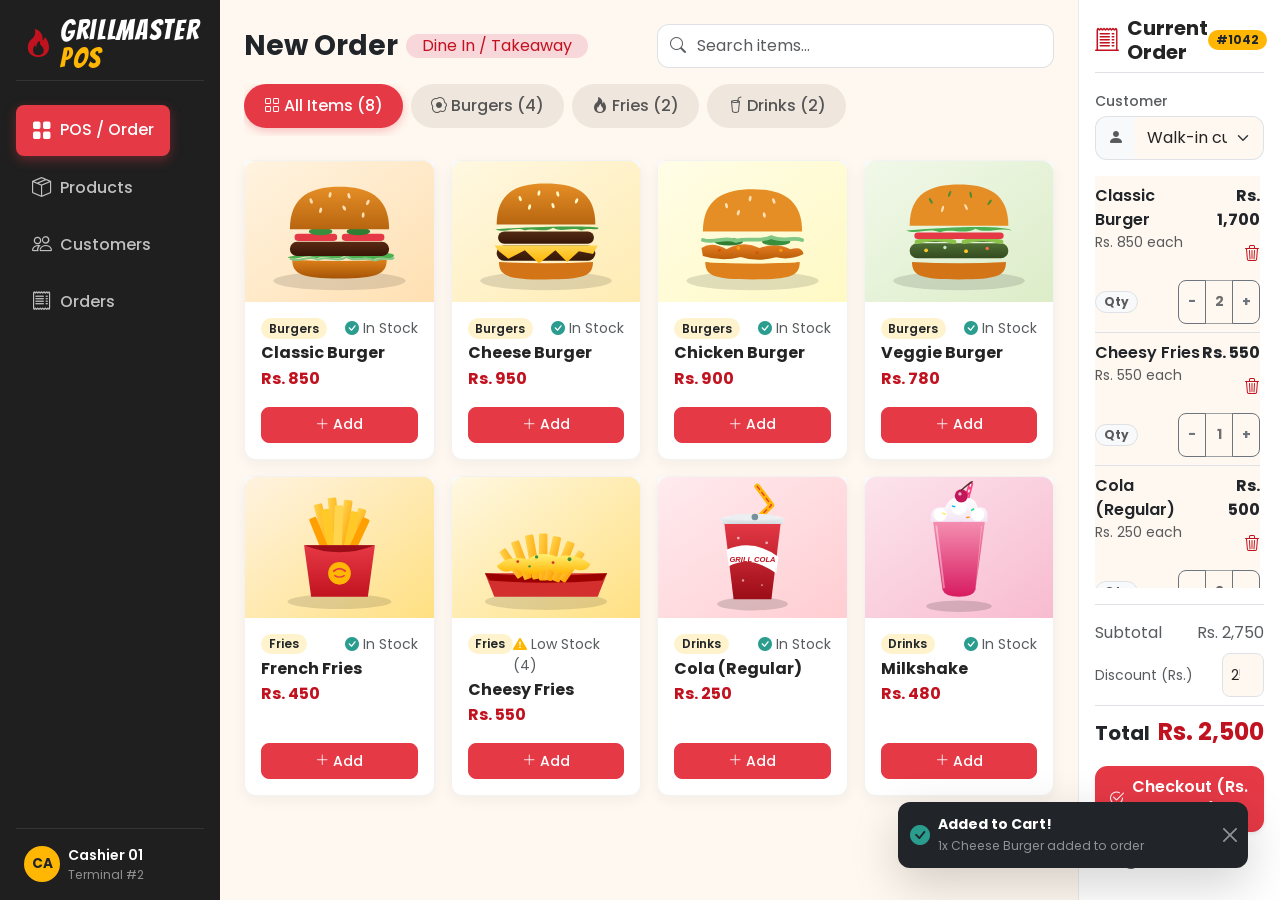
==== index.html @ 5b2bff9b "Add product inventory page with responsive design and modals for adding and deleting products" ====
<!DOCTYPE html>
<html lang="en">
<head>
  <meta charset="UTF-8">
  <meta name="viewport" content="width=device-width, initial-scale=1.0">
  <title>GrillMaster POS - New Order</title>

  <!-- Google Fonts: Poppins & Bangers -->
  <link rel="preconnect" href="https://fonts.googleapis.com">
  <link rel="preconnect" href="https://fonts.gstatic.com" crossorigin>
  <link href="https://fonts.googleapis.com/css2?family=Bangers&family=Poppins:wght@300;400;500;600;700&display=swap" rel="stylesheet">

  <!-- Bootstrap 5.3 CSS -->
  <link href="https://cdn.jsdelivr.net/npm/bootstrap@5.3.3/dist/css/bootstrap.min.css" rel="stylesheet">

  <!-- Bootstrap Icons -->
  <link rel="stylesheet" href="https://cdn.jsdelivr.net/npm/bootstrap-icons@1.11.3/font/bootstrap-icons.min.css">

  <!-- Custom Theme CSS -->
  <link rel="stylesheet" href="css/style.css">
</head>
<body class="d-flex flex-column min-vh-100">

  <!-- =========================================================================
       1. SHARED NAVIGATION
       - Desktop (lg+): Fixed 220px Charcoal Sidebar
       - Tablet (md): Fixed 72px Icon-Only Rail
       - Mobile (<md): Sticky Top Navbar + Fixed Bottom Nav
       ========================================================================= -->

  <!-- Desktop Sidebar (lg and up) -->
  <aside class="gm-sidebar-lg d-none d-lg-flex flex-column p-3 text-white" aria-label="Desktop Navigation">
    <div class="d-flex align-items-center mb-4 pb-2 border-bottom border-secondary border-opacity-25 px-2">
      <i class="bi bi-fire text-danger fs-3 me-2"></i>
      <span class="brand-font fs-3 text-white lh-1">GrillMaster<span class="text-warning"> POS</span></span>
    </div>

    <ul class="nav flex-column mb-auto">
      <li class="nav-item">
        <a href="index.html" class="nav-link active" aria-current="page">
          <i class="bi bi-grid-fill me-2 fs-5"></i>
          <span>POS / Order</span>
        </a>
      </li>
      <li class="nav-item">
        <a href="products.html" class="nav-link">
          <i class="bi bi-box-seam me-2 fs-5"></i>
          <span>Products</span>
        </a>
      </li>
      <li class="nav-item">
        <a href="customers.html" class="nav-link">
          <i class="bi bi-people me-2 fs-5"></i>
          <span>Customers</span>
        </a>
      </li>
      <li class="nav-item">
        <a href="orders.html" class="nav-link">
          <i class="bi bi-receipt me-2 fs-5"></i>
          <span>Orders</span>
        </a>
      </li>
    </ul>

    <div class="mt-auto pt-3 border-top border-secondary border-opacity-25 px-2 d-flex align-items-center">
      <div class="rounded-circle bg-warning text-dark d-flex align-items-center justify-content-center fw-bold me-2" style="width: 36px; height: 36px; font-size: 0.85rem;">
        CA
      </div>
      <div class="small overflow-hidden">
        <div class="fw-semibold text-white text-truncate">Cashier 01</div>
        <div class="text-white-50 small">Terminal #2</div>
      </div>
    </div>
  </aside>

  <!-- Tablet Rail Sidebar (md only) -->
  <aside class="gm-sidebar-md d-none d-md-flex d-lg-none flex-column align-items-center py-3 text-white" aria-label="Tablet Navigation">
    <div class="mb-4">
      <a href="index.html" class="text-decoration-none text-white" aria-label="GrillMaster POS Home">
        <i class="bi bi-fire text-danger fs-2"></i>
      </a>
    </div>

    <ul class="nav flex-column w-100 px-2 text-center">
      <li class="nav-item mb-2">
        <a href="index.html" class="nav-link active" title="POS / Order" aria-label="POS / Order" aria-current="page">
          <i class="bi bi-grid-fill"></i>
        </a>
      </li>
      <li class="nav-item mb-2">
        <a href="products.html" class="nav-link" title="Products" aria-label="Products">
          <i class="bi bi-box-seam"></i>
        </a>
      </li>
      <li class="nav-item mb-2">
        <a href="customers.html" class="nav-link" title="Customers" aria-label="Customers">
          <i class="bi bi-people"></i>
        </a>
      </li>
      <li class="nav-item mb-2">
        <a href="orders.html" class="nav-link" title="Orders" aria-label="Orders">
          <i class="bi bi-receipt"></i>
        </a>
      </li>
    </ul>

    <div class="mt-auto">
      <div class="rounded-circle bg-warning text-dark d-flex align-items-center justify-content-center fw-bold" style="width: 38px; height: 38px; font-size: 0.85rem;" title="Cashier 01">
        CA
      </div>
    </div>
  </aside>

  <!-- Mobile Sticky Top Navbar (below md) -->
  <nav class="gm-mobile-topbar navbar sticky-top d-md-none px-3" aria-label="Mobile Top Bar">
    <div class="container-fluid p-0 d-flex justify-content-between align-items-center">
      <a class="navbar-brand d-flex align-items-center text-white m-0" href="index.html">
        <i class="bi bi-fire text-danger fs-3 me-2"></i>
        <span class="brand-font fs-3 text-white">GrillMaster<span class="text-warning"> POS</span></span>
      </a>

      <!-- Cart Trigger Button for Offcanvas on Mobile/Tablet -->
      <button class="btn btn-primary position-relative d-lg-none" type="button" data-bs-toggle="offcanvas" data-bs-target="#cartOffcanvas" aria-controls="cartOffcanvas" aria-label="View current cart items">
        <i class="bi bi-bag-check-fill fs-5"></i>
        <span class="position-absolute top-0 start-100 translate-middle badge rounded-pill bg-warning text-dark fw-bold">
          3
          <span class="visually-hidden">items in cart</span>
        </span>
      </button>
    </div>
  </nav>

  <!-- Mobile Fixed Bottom Nav (< md) -->
  <nav class="gm-bottom-nav fixed-bottom d-md-none" aria-label="Mobile Bottom Navigation">
    <div class="container-fluid h-100 px-0">
      <div class="row g-0 h-100 text-center align-items-center">
        <div class="col-3">
          <a href="index.html" class="nav-link active" aria-current="page">
            <i class="bi bi-grid-fill"></i>
            <span>POS</span>
          </a>
        </div>
        <div class="col-3">
          <a href="products.html" class="nav-link">
            <i class="bi bi-box-seam"></i>
            <span>Products</span>
          </a>
        </div>
        <div class="col-3">
          <a href="customers.html" class="nav-link">
            <i class="bi bi-people"></i>
            <span>Customers</span>
          </a>
        </div>
        <div class="col-3">
          <a href="orders.html" class="nav-link">
            <i class="bi bi-receipt"></i>
            <span>Orders</span>
          </a>
        </div>
      </div>
    </div>
  </nav>

  <!-- =========================================================================
       2. MAIN CONTENT AREA
       Layout: Main Catalog Column + Sticky Desktop Order Panel
       ========================================================================= -->
  <div class="gm-main-layout d-flex flex-column flex-grow-1">
    <div class="container-fluid p-0 d-flex flex-grow-1">

      <!-- Catalog Main Column -->
      <main class="flex-grow-1 p-3 p-md-4 overflow-y-auto">

        <!-- Top Header & Search Bar -->
        <header class="row align-items-center mb-3 g-3">
          <div class="col-12 col-sm-6">
            <h1 class="h3 fw-bold mb-0 text-dark d-flex align-items-center">
              New Order
              <span class="badge bg-danger-subtle text-danger fs-6 ms-2 rounded-pill px-3 py-1 fw-normal">Dine In / Takeaway</span>
            </h1>
          </div>
          <div class="col-12 col-sm-6">
            <div class="input-group">
              <span class="input-group-text bg-white border-end-0 text-muted" id="search-addon">
                <i class="bi bi-search"></i>
              </span>
              <input type="text" class="form-control bg-white border-start-0 ps-0" placeholder="Search items..." aria-label="Search items" aria-describedby="search-addon">
            </div>
          </div>
        </header>

        <!-- Category Filter Pills (Horizontally scrollable on mobile) -->
        <section class="mb-4" aria-label="Food Categories">
          <div class="overflow-auto pb-2 flex-nowrap text-nowrap">
            <ul class="nav nav-pills flex-nowrap" id="categoryPills" role="tablist">
              <li class="nav-item" role="presentation">
                <button class="nav-link active" id="pills-all-tab" data-bs-toggle="pill" data-bs-target="#pills-all" type="button" role="tab" aria-selected="true">
                  <i class="bi bi-grid me-1"></i> All Items (8)
                </button>
              </li>
              <li class="nav-item" role="presentation">
                <button class="nav-link" id="pills-burgers-tab" data-bs-toggle="pill" data-bs-target="#pills-burgers" type="button" role="tab" aria-selected="false">
                  <i class="bi bi-egg-fried me-1"></i> Burgers (4)
                </button>
              </li>
              <li class="nav-item" role="presentation">
                <button class="nav-link" id="pills-fries-tab" data-bs-toggle="pill" data-bs-target="#pills-fries" type="button" role="tab" aria-selected="false">
                  <i class="bi bi-fire me-1"></i> Fries (2)
                </button>
              </li>
              <li class="nav-item" role="presentation">
                <button class="nav-link" id="pills-drinks-tab" data-bs-toggle="pill" data-bs-target="#pills-drinks" type="button" role="tab" aria-selected="false">
                  <i class="bi bi-cup-straw me-1"></i> Drinks (2)
                </button>
              </li>
            </ul>
          </div>
        </section>

        <!-- Product Grid: 8 Cards (col-6 col-md-4 col-xl-3) -->
        <section aria-label="Product Catalog">
          <div class="row g-3">

            <!-- 1. Classic Burger -->
            <div class="col-6 col-md-4 col-xl-3">
              <div class="card card-hover product-card h-100">
                <div class="ratio ratio-4x3 bg-light overflow-hidden">
                  <img src="images/classic-burger.svg" alt="Classic beef burger with lettuce and tomato" class="img-fluid">
                </div>
                <div class="card-body p-3 d-flex flex-column">
                  <div class="d-flex justify-content-between align-items-start mb-1">
                    <span class="badge bg-warning-subtle text-dark small fw-semibold">Burgers</span>
                    <span class="small text-muted"><i class="bi bi-check-circle-fill text-success me-1"></i>In Stock</span>
                  </div>
                  <h2 class="card-title h6 fw-bold mb-1 text-truncate" title="Classic Burger">Classic Burger</h2>
                  <div class="fw-bold text-danger mb-3 fs-6">Rs. 850</div>
                  <button type="button" class="btn btn-primary btn-sm w-100 mt-auto" aria-label="Add Classic Burger to order">
                    <i class="bi bi-plus-lg me-1"></i> Add
                  </button>
                </div>
              </div>
            </div>

            <!-- 2. Cheese Burger -->
            <div class="col-6 col-md-4 col-xl-3">
              <div class="card card-hover product-card h-100">
                <div class="ratio ratio-4x3 bg-light overflow-hidden">
                  <img src="images/cheese-burger.svg" alt="Juicy double cheese burger with cheddar cheese" class="img-fluid">
                </div>
                <div class="card-body p-3 d-flex flex-column">
                  <div class="d-flex justify-content-between align-items-start mb-1">
                    <span class="badge bg-warning-subtle text-dark small fw-semibold">Burgers</span>
                    <span class="small text-muted"><i class="bi bi-check-circle-fill text-success me-1"></i>In Stock</span>
                  </div>
                  <h2 class="card-title h6 fw-bold mb-1 text-truncate" title="Cheese Burger">Cheese Burger</h2>
                  <div class="fw-bold text-danger mb-3 fs-6">Rs. 950</div>
                  <button type="button" class="btn btn-primary btn-sm w-100 mt-auto" aria-label="Add Cheese Burger to order">
                    <i class="bi bi-plus-lg me-1"></i> Add
                  </button>
                </div>
              </div>
            </div>

            <!-- 3. Chicken Burger -->
            <div class="col-6 col-md-4 col-xl-3">
              <div class="card card-hover product-card h-100">
                <div class="ratio ratio-4x3 bg-light overflow-hidden">
                  <img src="images/chicken-burger.svg" alt="Crispy golden fried chicken burger" class="img-fluid">
                </div>
                <div class="card-body p-3 d-flex flex-column">
                  <div class="d-flex justify-content-between align-items-start mb-1">
                    <span class="badge bg-warning-subtle text-dark small fw-semibold">Burgers</span>
                    <span class="small text-muted"><i class="bi bi-check-circle-fill text-success me-1"></i>In Stock</span>
                  </div>
                  <h2 class="card-title h6 fw-bold mb-1 text-truncate" title="Chicken Burger">Chicken Burger</h2>
                  <div class="fw-bold text-danger mb-3 fs-6">Rs. 900</div>
                  <button type="button" class="btn btn-primary btn-sm w-100 mt-auto" aria-label="Add Chicken Burger to order">
                    <i class="bi bi-plus-lg me-1"></i> Add
                  </button>
                </div>
              </div>
            </div>

            <!-- 4. Veggie Burger -->
            <div class="col-6 col-md-4 col-xl-3">
              <div class="card card-hover product-card h-100">
                <div class="ratio ratio-4x3 bg-light overflow-hidden">
                  <img src="images/veggie-burger.svg" alt="Healthy veggie garden burger with fresh avocado" class="img-fluid">
                </div>
                <div class="card-body p-3 d-flex flex-column">
                  <div class="d-flex justify-content-between align-items-start mb-1">
                    <span class="badge bg-warning-subtle text-dark small fw-semibold">Burgers</span>
                    <span class="small text-muted"><i class="bi bi-check-circle-fill text-success me-1"></i>In Stock</span>
                  </div>
                  <h2 class="card-title h6 fw-bold mb-1 text-truncate" title="Veggie Burger">Veggie Burger</h2>
                  <div class="fw-bold text-danger mb-3 fs-6">Rs. 780</div>
                  <button type="button" class="btn btn-primary btn-sm w-100 mt-auto" aria-label="Add Veggie Burger to order">
                    <i class="bi bi-plus-lg me-1"></i> Add
                  </button>
                </div>
              </div>
            </div>

            <!-- 5. French Fries -->
            <div class="col-6 col-md-4 col-xl-3">
              <div class="card card-hover product-card h-100">
                <div class="ratio ratio-4x3 bg-light overflow-hidden">
                  <img src="images/french-fries.svg" alt="Crispy salted french fries box" class="img-fluid">
                </div>
                <div class="card-body p-3 d-flex flex-column">
                  <div class="d-flex justify-content-between align-items-start mb-1">
                    <span class="badge bg-warning-subtle text-dark small fw-semibold">Fries</span>
                    <span class="small text-muted"><i class="bi bi-check-circle-fill text-success me-1"></i>In Stock</span>
                  </div>
                  <h2 class="card-title h6 fw-bold mb-1 text-truncate" title="French Fries">French Fries</h2>
                  <div class="fw-bold text-danger mb-3 fs-6">Rs. 450</div>
                  <button type="button" class="btn btn-primary btn-sm w-100 mt-auto" aria-label="Add French Fries to order">
                    <i class="bi bi-plus-lg me-1"></i> Add
                  </button>
                </div>
              </div>
            </div>

            <!-- 6. Cheesy Fries -->
            <div class="col-6 col-md-4 col-xl-3">
              <div class="card card-hover product-card h-100">
                <div class="ratio ratio-4x3 bg-light overflow-hidden">
                  <img src="images/cheesy-fries.svg" alt="Fries loaded with warm melted cheese and spring onions" class="img-fluid">
                </div>
                <div class="card-body p-3 d-flex flex-column">
                  <div class="d-flex justify-content-between align-items-start mb-1">
                    <span class="badge bg-warning-subtle text-dark small fw-semibold">Fries</span>
                    <span class="small text-muted"><i class="bi bi-exclamation-triangle-fill text-warning me-1"></i>Low Stock (4)</span>
                  </div>
                  <h2 class="card-title h6 fw-bold mb-1 text-truncate" title="Cheesy Fries">Cheesy Fries</h2>
                  <div class="fw-bold text-danger mb-3 fs-6">Rs. 550</div>
                  <button type="button" class="btn btn-primary btn-sm w-100 mt-auto" aria-label="Add Cheesy Fries to order">
                    <i class="bi bi-plus-lg me-1"></i> Add
                  </button>
                </div>
              </div>
            </div>

            <!-- 7. Cola -->
            <div class="col-6 col-md-4 col-xl-3">
              <div class="card card-hover product-card h-100">
                <div class="ratio ratio-4x3 bg-light overflow-hidden">
                  <img src="images/cola.svg" alt="Ice chilled cup of carbonated cola" class="img-fluid">
                </div>
                <div class="card-body p-3 d-flex flex-column">
                  <div class="d-flex justify-content-between align-items-start mb-1">
                    <span class="badge bg-warning-subtle text-dark small fw-semibold">Drinks</span>
                    <span class="small text-muted"><i class="bi bi-check-circle-fill text-success me-1"></i>In Stock</span>
                  </div>
                  <h2 class="card-title h6 fw-bold mb-1 text-truncate" title="Grill Cola">Cola (Regular)</h2>
                  <div class="fw-bold text-danger mb-3 fs-6">Rs. 250</div>
                  <button type="button" class="btn btn-primary btn-sm w-100 mt-auto" aria-label="Add Cola to order">
                    <i class="bi bi-plus-lg me-1"></i> Add
                  </button>
                </div>
              </div>
            </div>

            <!-- 8. Milkshake -->
            <div class="col-6 col-md-4 col-xl-3">
              <div class="card card-hover product-card h-100">
                <div class="ratio ratio-4x3 bg-light overflow-hidden">
                  <img src="images/milkshake.svg" alt="Strawberry milkshake with whipped cream and cherry on top" class="img-fluid">
                </div>
                <div class="card-body p-3 d-flex flex-column">
                  <div class="d-flex justify-content-between align-items-start mb-1">
                    <span class="badge bg-warning-subtle text-dark small fw-semibold">Drinks</span>
                    <span class="small text-muted"><i class="bi bi-check-circle-fill text-success me-1"></i>In Stock</span>
                  </div>
                  <h2 class="card-title h6 fw-bold mb-1 text-truncate" title="Milkshake">Milkshake</h2>
                  <div class="fw-bold text-danger mb-3 fs-6">Rs. 480</div>
                  <button type="button" class="btn btn-primary btn-sm w-100 mt-auto" aria-label="Add Milkshake to order">
                    <i class="bi bi-plus-lg me-1"></i> Add
                  </button>
                </div>
              </div>
            </div>

          </div>
        </section>
      </main>

      <!-- =====================================================================
           3. ORDER PANEL (Desktop lg+ Sticky Right Column)
           ===================================================================== -->
      <aside class="gm-pos-order-panel d-none d-lg-flex flex-column p-3" aria-label="Current Order Summary">
        <div class="d-flex align-items-center justify-content-between pb-2 mb-3 border-bottom">
          <div class="d-flex align-items-center">
            <i class="bi bi-receipt-cutoff text-danger fs-4 me-2"></i>
            <h2 class="h5 fw-bold mb-0">Current Order</h2>
          </div>
          <span class="badge bg-warning text-dark fw-bold">#1042</span>
        </div>

        <!-- Customer Select -->
        <div class="mb-3">
          <label for="desktopCustomerSelect" class="form-label small text-muted mb-1 fw-medium">Customer</label>
          <div class="input-group">
            <span class="input-group-text bg-light text-muted border-end-0">
              <i class="bi bi-person-fill"></i>
            </span>
            <select class="form-select border-start-0" id="desktopCustomerSelect" aria-label="Select Customer">
              <option selected>Walk-in customer</option>
              <option value="1">Nimal Perera (077 123 4567)</option>
              <option value="2">Kasun Silva (071 987 6543)</option>
              <option value="3">Dilani Fernando (076 555 1234)</option>
            </select>
          </div>
        </div>

        <!-- Order Items List -->
        <div class="flex-grow-1 overflow-y-auto pe-1 mb-3">
          
          <!-- Sample 3 Item Rows in List Group -->
          <ul class="list-group list-group-flush" aria-label="Cart items list">

            <!-- Item 1: Classic Burger -->
            <li class="list-group-item px-0 py-2 border-bottom">
              <div class="d-flex justify-content-between align-items-start mb-1">
                <div>
                  <div class="fw-semibold text-dark">Classic Burger</div>
                  <div class="text-muted small">Rs. 850 each</div>
                </div>
                <div class="text-end">
                  <div class="fw-bold text-dark">Rs. 1,700</div>
                  <button type="button" class="btn btn-link text-danger p-0 border-0 small text-decoration-none" title="Remove item" aria-label="Remove Classic Burger">
                    <i class="bi bi-trash3"></i>
                  </button>
                </div>
              </div>
              <div class="d-flex align-items-center justify-content-between mt-1">
                <span class="badge bg-light text-muted border">Qty</span>
                <div class="btn-group btn-group-sm" role="group" aria-label="Quantity stepper">
                  <button type="button" class="btn btn-outline-secondary gm-stepper-btn" aria-label="Decrease quantity">-</button>
                  <button type="button" class="btn btn-outline-secondary gm-stepper-btn px-2 disabled fw-bold text-dark border-start-0 border-end-0">2</button>
                  <button type="button" class="btn btn-outline-secondary gm-stepper-btn" aria-label="Increase quantity">+</button>
                </div>
              </div>
            </li>

            <!-- Item 2: Cheesy Fries -->
            <li class="list-group-item px-0 py-2 border-bottom">
              <div class="d-flex justify-content-between align-items-start mb-1">
                <div>
                  <div class="fw-semibold text-dark">Cheesy Fries</div>
                  <div class="text-muted small">Rs. 550 each</div>
                </div>
                <div class="text-end">
                  <div class="fw-bold text-dark">Rs. 550</div>
                  <button type="button" class="btn btn-link text-danger p-0 border-0 small text-decoration-none" title="Remove item" aria-label="Remove Cheesy Fries">
                    <i class="bi bi-trash3"></i>
                  </button>
                </div>
              </div>
              <div class="d-flex align-items-center justify-content-between mt-1">
                <span class="badge bg-light text-muted border">Qty</span>
                <div class="btn-group btn-group-sm" role="group" aria-label="Quantity stepper">
                  <button type="button" class="btn btn-outline-secondary gm-stepper-btn" aria-label="Decrease quantity">-</button>
                  <button type="button" class="btn btn-outline-secondary gm-stepper-btn px-2 disabled fw-bold text-dark border-start-0 border-end-0">1</button>
                  <button type="button" class="btn btn-outline-secondary gm-stepper-btn" aria-label="Increase quantity">+</button>
                </div>
              </div>
            </li>

            <!-- Item 3: Cola -->
            <li class="list-group-item px-0 py-2 border-bottom">
              <div class="d-flex justify-content-between align-items-start mb-1">
                <div>
                  <div class="fw-semibold text-dark">Cola (Regular)</div>
                  <div class="text-muted small">Rs. 250 each</div>
                </div>
                <div class="text-end">
                  <div class="fw-bold text-dark">Rs. 500</div>
                  <button type="button" class="btn btn-link text-danger p-0 border-0 small text-decoration-none" title="Remove item" aria-label="Remove Cola">
                    <i class="bi bi-trash3"></i>
                  </button>
                </div>
              </div>
              <div class="d-flex align-items-center justify-content-between mt-1">
                <span class="badge bg-light text-muted border">Qty</span>
                <div class="btn-group btn-group-sm" role="group" aria-label="Quantity stepper">
                  <button type="button" class="btn btn-outline-secondary gm-stepper-btn" aria-label="Decrease quantity">-</button>
                  <button type="button" class="btn btn-outline-secondary gm-stepper-btn px-2 disabled fw-bold text-dark border-start-0 border-end-0">2</button>
                  <button type="button" class="btn btn-outline-secondary gm-stepper-btn" aria-label="Increase quantity">+</button>
                </div>
              </div>
            </li>

          </ul>

          <!-- COMMENTED-OUT EMPTY STATE BLOCK (READY TO SWITCH ON)
          <div class="text-center py-5 text-muted">
            <i class="bi bi-cart-x fs-1 text-secondary opacity-50 mb-2 d-block"></i>
            <h3 class="h6 fw-semibold">Your cart is empty</h3>
            <p class="small text-muted mb-0">Select items from the catalog on the left to start this order.</p>
          </div>
          -->

        </div>

        <!-- Summary & Checkout Controls -->
        <div class="pt-3 border-top bg-white">
          <div class="d-flex justify-content-between text-muted mb-2">
            <span>Subtotal</span>
            <span>Rs. 2,750</span>
          </div>

          <div class="d-flex justify-content-between align-items-center text-muted mb-2">
            <label for="desktopDiscountInput" class="form-label mb-0 small">Discount (Rs.)</label>
            <input type="number" class="form-control form-control-sm text-end w-25" id="desktopDiscountInput" value="250" aria-label="Discount amount">
          </div>

          <div class="d-flex justify-content-between align-items-baseline mb-3 pt-2 border-top">
            <span class="fs-5 fw-bold text-dark">Total</span>
            <span class="fs-4 fw-bold text-danger">Rs. 2,500</span>
          </div>

          <!-- Checkout Trigger Button (Opens Receipt Modal) -->
          <button type="button" class="btn btn-primary w-100 py-2 fw-semibold fs-6 mb-2 shadow-sm" data-bs-toggle="modal" data-bs-target="#receiptModal">
            <i class="bi bi-check2-circle me-1"></i> Checkout (Rs. 2,500)
          </button>

          <!-- Clear Order Button -->
          <button type="button" class="btn btn-link text-muted w-100 p-1 text-decoration-none small">
            <i class="bi bi-x-circle me-1"></i> Clear Order
          </button>
        </div>
      </aside>

    </div>
  </div>

  <!-- =========================================================================
       4. MOBILE / TABLET CART OFFCANVAS (< lg)
       Identical content to desktop order panel, opens via Cart Button
       ========================================================================= -->
  <div class="offcanvas offcanvas-bottom d-lg-none rounded-top-4" tabindex="-1" id="cartOffcanvas" aria-labelledby="cartOffcanvasLabel" style="height: 82vh;">
    <div class="offcanvas-header pb-1 pt-2 flex-column align-items-stretch border-bottom">
      <!-- Visual Drag Handle -->
      <div class="gm-drag-handle" aria-hidden="true"></div>
      
      <div class="d-flex align-items-center justify-content-between w-100 mt-2">
        <div class="d-flex align-items-center">
          <i class="bi bi-receipt-cutoff text-danger fs-4 me-2"></i>
          <h2 class="h5 fw-bold mb-0" id="cartOffcanvasLabel">Current Order</h2>
        </div>
        <div>
          <span class="badge bg-warning text-dark fw-bold me-2">#1042</span>
          <button type="button" class="btn-close text-reset" data-bs-dismiss="offcanvas" aria-label="Close cart panel"></button>
        </div>
      </div>
    </div>

    <div class="offcanvas-body d-flex flex-column p-3">
      <!-- Customer Select -->
      <div class="mb-3">
        <label for="mobileCustomerSelect" class="form-label small text-muted mb-1 fw-medium">Customer</label>
        <div class="input-group">
          <span class="input-group-text bg-light text-muted border-end-0">
            <i class="bi bi-person-fill"></i>
          </span>
          <select class="form-select border-start-0" id="mobileCustomerSelect" aria-label="Select Customer">
            <option selected>Walk-in customer</option>
            <option value="1">Nimal Perera (077 123 4567)</option>
            <option value="2">Kasun Silva (071 987 6543)</option>
            <option value="3">Dilani Fernando (076 555 1234)</option>
          </select>
        </div>
      </div>

      <!-- Item Rows -->
      <div class="flex-grow-1 overflow-y-auto mb-3">
        <ul class="list-group list-group-flush" aria-label="Mobile cart items list">
          
          <!-- Item 1 -->
          <li class="list-group-item px-0 py-2 border-bottom">
            <div class="d-flex justify-content-between align-items-start mb-1">
              <div>
                <div class="fw-semibold text-dark">Classic Burger</div>
                <div class="text-muted small">Rs. 850 each</div>
              </div>
              <div class="text-end">
                <div class="fw-bold text-dark">Rs. 1,700</div>
                <button type="button" class="btn btn-link text-danger p-0 border-0 small text-decoration-none" title="Remove item" aria-label="Remove Classic Burger">
                  <i class="bi bi-trash3"></i>
                </button>
              </div>
            </div>
            <div class="d-flex align-items-center justify-content-between mt-1">
              <span class="badge bg-light text-muted border">Qty</span>
              <div class="btn-group btn-group-sm" role="group" aria-label="Quantity stepper">
                <button type="button" class="btn btn-outline-secondary gm-stepper-btn" aria-label="Decrease quantity">-</button>
                <button type="button" class="btn btn-outline-secondary gm-stepper-btn px-2 disabled fw-bold text-dark border-start-0 border-end-0">2</button>
                <button type="button" class="btn btn-outline-secondary gm-stepper-btn" aria-label="Increase quantity">+</button>
              </div>
            </div>
          </li>

          <!-- Item 2 -->
          <li class="list-group-item px-0 py-2 border-bottom">
            <div class="d-flex justify-content-between align-items-start mb-1">
              <div>
                <div class="fw-semibold text-dark">Cheesy Fries</div>
                <div class="text-muted small">Rs. 550 each</div>
              </div>
              <div class="text-end">
                <div class="fw-bold text-dark">Rs. 550</div>
                <button type="button" class="btn btn-link text-danger p-0 border-0 small text-decoration-none" title="Remove item" aria-label="Remove Cheesy Fries">
                  <i class="bi bi-trash3"></i>
                </button>
              </div>
            </div>
            <div class="d-flex align-items-center justify-content-between mt-1">
              <span class="badge bg-light text-muted border">Qty</span>
              <div class="btn-group btn-group-sm" role="group" aria-label="Quantity stepper">
                <button type="button" class="btn btn-outline-secondary gm-stepper-btn" aria-label="Decrease quantity">-</button>
                <button type="button" class="btn btn-outline-secondary gm-stepper-btn px-2 disabled fw-bold text-dark border-start-0 border-end-0">1</button>
                <button type="button" class="btn btn-outline-secondary gm-stepper-btn" aria-label="Increase quantity">+</button>
              </div>
            </div>
          </li>

          <!-- Item 3 -->
          <li class="list-group-item px-0 py-2 border-bottom">
            <div class="d-flex justify-content-between align-items-start mb-1">
              <div>
                <div class="fw-semibold text-dark">Cola (Regular)</div>
                <div class="text-muted small">Rs. 250 each</div>
              </div>
              <div class="text-end">
                <div class="fw-bold text-dark">Rs. 500</div>
                <button type="button" class="btn btn-link text-danger p-0 border-0 small text-decoration-none" title="Remove item" aria-label="Remove Cola">
                  <i class="bi bi-trash3"></i>
                </button>
              </div>
            </div>
            <div class="d-flex align-items-center justify-content-between mt-1">
              <span class="badge bg-light text-muted border">Qty</span>
              <div class="btn-group btn-group-sm" role="group" aria-label="Quantity stepper">
                <button type="button" class="btn btn-outline-secondary gm-stepper-btn" aria-label="Decrease quantity">-</button>
                <button type="button" class="btn btn-outline-secondary gm-stepper-btn px-2 disabled fw-bold text-dark border-start-0 border-end-0">2</button>
                <button type="button" class="btn btn-outline-secondary gm-stepper-btn" aria-label="Increase quantity">+</button>
              </div>
            </div>
          </li>

        </ul>
      </div>

      <!-- Offcanvas Checkout Summary -->
      <div class="pt-2 border-top bg-white">
        <div class="d-flex justify-content-between text-muted mb-2">
          <span>Subtotal</span>
          <span>Rs. 2,750</span>
        </div>
        <div class="d-flex justify-content-between align-items-center text-muted mb-2">
          <label for="mobileDiscountInput" class="form-label mb-0 small">Discount (Rs.)</label>
          <input type="number" class="form-control form-control-sm text-end w-25" id="mobileDiscountInput" value="250" aria-label="Discount amount">
        </div>
        <div class="d-flex justify-content-between align-items-baseline mb-3 pt-2 border-top">
          <span class="fs-5 fw-bold text-dark">Total</span>
          <span class="fs-4 fw-bold text-danger">Rs. 2,500</span>
        </div>

        <button type="button" class="btn btn-primary w-100 py-2 fw-semibold fs-6 mb-2 shadow-sm" data-bs-toggle="modal" data-bs-target="#receiptModal">
          <i class="bi bi-check2-circle me-1"></i> Checkout (Rs. 2,500)
        </button>
        <button type="button" class="btn btn-link text-muted w-100 p-1 text-decoration-none small">
          <i class="bi bi-x-circle me-1"></i> Clear Order
        </button>
      </div>
    </div>
  </div>

  <!-- =========================================================================
       5. RECEIPT MODAL (#receiptModal)
       Narrow Ticket Style with dashed dividers & print support
       ========================================================================= -->
  <div class="modal fade" id="receiptModal" tabindex="-1" aria-labelledby="receiptModalLabel" aria-hidden="true">
    <div class="modal-dialog modal-dialog-centered modal-sm">
      <div class="modal-content border-0 bg-transparent">
        
        <!-- Receipt Ticket Body -->
        <div class="receipt-ticket">
          <div class="text-center mb-2">
            <div class="brand-font receipt-title text-danger mb-0">GRILLMASTER</div>
            <div class="small fw-bold text-uppercase tracking-wider">Fresh Gourmet Burgers</div>
            <div class="small text-muted">No. 42, Galle Road, Colombo 03</div>
            <div class="small text-muted">Tel: +94 11 234 5678</div>
          </div>

          <div class="receipt-divider"></div>

          <div class="d-flex justify-content-between small text-muted">
            <span>Order: <strong>#1042</strong></span>
            <span>Date: 07/11/2026</span>
          </div>
          <div class="d-flex justify-content-between small text-muted">
            <span>Server: Cashier 01</span>
            <span>Time: 12:45 PM</span>
          </div>
          <div class="small text-muted">
            <span>Customer: Walk-in Customer</span>
          </div>

          <div class="receipt-divider"></div>

          <!-- Items on Ticket -->
          <div class="small mb-1">
            <div class="d-flex justify-content-between fw-semibold">
              <span>Classic Burger x 2</span>
              <span>1,700.00</span>
            </div>
            <div class="text-muted small ps-2">@ 850.00 each</div>
          </div>

          <div class="small mb-1">
            <div class="d-flex justify-content-between fw-semibold">
              <span>Cheesy Fries x 1</span>
              <span>550.00</span>
            </div>
            <div class="text-muted small ps-2">@ 550.00 each</div>
          </div>

          <div class="small mb-2">
            <div class="d-flex justify-content-between fw-semibold">
              <span>Cola (Regular) x 2</span>
              <span>500.00</span>
            </div>
            <div class="text-muted small ps-2">@ 250.00 each</div>
          </div>

          <div class="receipt-divider"></div>

          <!-- Calculations -->
          <div class="d-flex justify-content-between small text-muted mb-1">
            <span>Subtotal:</span>
            <span>Rs. 2,750.00</span>
          </div>
          <div class="d-flex justify-content-between small text-muted mb-1">
            <span>Discount:</span>
            <span>- Rs. 250.00</span>
          </div>
          <div class="d-flex justify-content-between align-items-center mt-2 pt-2 border-top border-dark border-1">
            <span class="receipt-total">TOTAL:</span>
            <span class="receipt-total text-danger">Rs. 2,500.00</span>
          </div>
          <div class="d-flex justify-content-between small text-muted mt-1">
            <span>Payment Method:</span>
            <span>CASH</span>
          </div>

          <div class="receipt-divider"></div>

          <div class="text-center small text-muted mt-3">
            <div class="fw-bold">*** THANK YOU, COME AGAIN! ***</div>
            <div class="mt-1" style="font-size: 0.72rem;">Follow us @grillmaster_lk</div>
            <!-- Barcode representation -->
            <div class="mt-2 text-dark font-monospace fw-bold" style="letter-spacing: 0.25em;">
              ||| | ||||| || |||| ||| ||
            </div>
          </div>
        </div>

        <!-- Action Buttons Below Ticket -->
        <div class="mt-3 d-flex gap-2">
          <button type="button" class="btn btn-dark flex-fill" onclick="window.print()" aria-label="Print receipt">
            <i class="bi bi-printer-fill me-1"></i> Print
          </button>
          <button type="button" class="btn btn-primary flex-fill" data-bs-dismiss="modal" aria-label="Start new order">
            <i class="bi bi-plus-circle me-1"></i> New Order
          </button>
        </div>

      </div>
    </div>
  </div>

  <!-- =========================================================================
       6. DEMO TOAST NOTIFICATION
       Static Bootstrap toast ("Added to cart") visible at bottom right
       ========================================================================= -->
  <div class="toast-container position-fixed bottom-0 end-0 p-3 mb-5 mb-md-3 me-md-3" style="z-index: 1060;">
    <div id="cartDemoToast" class="toast show align-items-center text-bg-dark border-0 shadow-lg" role="alert" aria-live="assertive" aria-atomic="true">
      <div class="d-flex">
        <div class="toast-body d-flex align-items-center">
          <i class="bi bi-check-circle-fill text-success fs-5 me-2"></i>
          <div>
            <strong class="d-block text-white">Added to Cart!</strong>
            <span class="small text-white-50">1x Cheese Burger added to order</span>
          </div>
        </div>
        <button type="button" class="btn-close btn-close-white me-2 m-auto" data-bs-dismiss="toast" aria-label="Close"></button>
      </div>
    </div>
  </div>

  <!-- Bootstrap 5.3 Bundle JS via CDN (Only JS permitted) -->
  <script src="https://cdn.jsdelivr.net/npm/bootstrap@5.3.3/dist/js/bootstrap.bundle.min.js"></script>
</body>
</html>
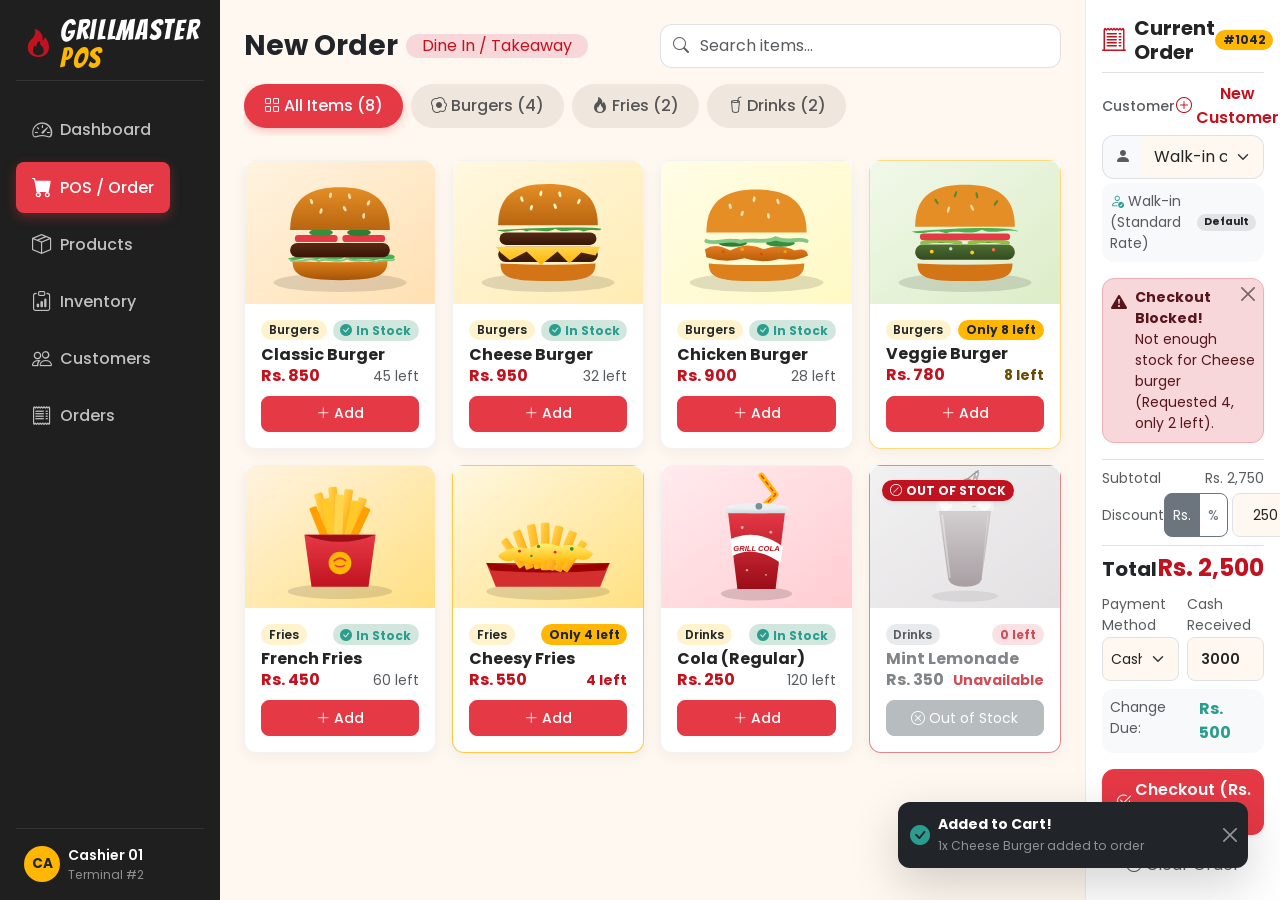
==== commit aa52194c: "Implement code changes to enhance functionality and improve performance" ====
--- a/index.html
+++ b/index.html
@@ -22,10 +22,7 @@
 <body class="d-flex flex-column min-vh-100">
 
   <!-- =========================================================================
-       1. SHARED NAVIGATION
-       - Desktop (lg+): Fixed 220px Charcoal Sidebar
-       - Tablet (md): Fixed 72px Icon-Only Rail
-       - Mobile (<md): Sticky Top Navbar + Fixed Bottom Nav
+       1. SHARED NAVIGATION (v2 Update: 6 Links in strict order)
        ========================================================================= -->
 
   <!-- Desktop Sidebar (lg and up) -->
@@ -35,10 +32,16 @@
       <span class="brand-font fs-3 text-white lh-1">GrillMaster<span class="text-warning"> POS</span></span>
     </div>
 
-    <ul class="nav flex-column mb-auto">
+    <ul class="nav flex-column mb-auto" id="desktopNavMenu">
+      <li class="nav-item">
+        <a href="dashboard.html" class="nav-link">
+          <i class="bi bi-speedometer2 me-2 fs-5"></i>
+          <span>Dashboard</span>
+        </a>
+      </li>
       <li class="nav-item">
         <a href="index.html" class="nav-link active" aria-current="page">
-          <i class="bi bi-grid-fill me-2 fs-5"></i>
+          <i class="bi bi-cart-fill me-2 fs-5"></i>
           <span>POS / Order</span>
         </a>
       </li>
@@ -46,6 +49,12 @@
         <a href="products.html" class="nav-link">
           <i class="bi bi-box-seam me-2 fs-5"></i>
           <span>Products</span>
+        </a>
+      </li>
+      <li class="nav-item">
+        <a href="inventory.html" class="nav-link">
+          <i class="bi bi-clipboard-data me-2 fs-5"></i>
+          <span>Inventory</span>
         </a>
       </li>
       <li class="nav-item">
@@ -81,15 +90,25 @@
       </a>
     </div>
 
-    <ul class="nav flex-column w-100 px-2 text-center">
+    <ul class="nav flex-column w-100 px-2 text-center" id="tabletNavMenu">
+      <li class="nav-item mb-2">
+        <a href="dashboard.html" class="nav-link" title="Dashboard" aria-label="Dashboard">
+          <i class="bi bi-speedometer2"></i>
+        </a>
+      </li>
       <li class="nav-item mb-2">
         <a href="index.html" class="nav-link active" title="POS / Order" aria-label="POS / Order" aria-current="page">
-          <i class="bi bi-grid-fill"></i>
+          <i class="bi bi-cart-fill"></i>
         </a>
       </li>
       <li class="nav-item mb-2">
         <a href="products.html" class="nav-link" title="Products" aria-label="Products">
           <i class="bi bi-box-seam"></i>
+        </a>
+      </li>
+      <li class="nav-item mb-2">
+        <a href="inventory.html" class="nav-link" title="Inventory" aria-label="Inventory">
+          <i class="bi bi-clipboard-data"></i>
         </a>
       </li>
       <li class="nav-item mb-2">
@@ -122,7 +141,7 @@
       <!-- Cart Trigger Button for Offcanvas on Mobile/Tablet -->
       <button class="btn btn-primary position-relative d-lg-none" type="button" data-bs-toggle="offcanvas" data-bs-target="#cartOffcanvas" aria-controls="cartOffcanvas" aria-label="View current cart items">
         <i class="bi bi-bag-check-fill fs-5"></i>
-        <span class="position-absolute top-0 start-100 translate-middle badge rounded-pill bg-warning text-dark fw-bold">
+        <span class="position-absolute top-0 start-100 translate-middle badge rounded-pill bg-warning text-dark fw-bold" id="mobileCartItemBadge">
           3
           <span class="visually-hidden">items in cart</span>
         </span>
@@ -130,37 +149,86 @@
     </div>
   </nav>
 
-  <!-- Mobile Fixed Bottom Nav (< md) -->
+  <!-- Mobile Fixed Bottom Nav (< md, 5 items max) -->
   <nav class="gm-bottom-nav fixed-bottom d-md-none" aria-label="Mobile Bottom Navigation">
     <div class="container-fluid h-100 px-0">
-      <div class="row g-0 h-100 text-center align-items-center">
-        <div class="col-3">
+      <div class="row g-0 h-100 text-center align-items-center" id="mobileBottomNav">
+        <div class="col-nav-5">
+          <a href="dashboard.html" class="nav-link">
+            <i class="bi bi-speedometer2"></i>
+            <span>Dashboard</span>
+          </a>
+        </div>
+        <div class="col-nav-5">
           <a href="index.html" class="nav-link active" aria-current="page">
-            <i class="bi bi-grid-fill"></i>
+            <i class="bi bi-cart-fill"></i>
             <span>POS</span>
           </a>
         </div>
-        <div class="col-3">
-          <a href="products.html" class="nav-link">
-            <i class="bi bi-box-seam"></i>
-            <span>Products</span>
+        <div class="col-nav-5">
+          <a href="orders.html" class="nav-link">
+            <i class="bi bi-receipt"></i>
+            <span>Orders</span>
           </a>
         </div>
-        <div class="col-3">
+        <div class="col-nav-5">
           <a href="customers.html" class="nav-link">
             <i class="bi bi-people"></i>
             <span>Customers</span>
           </a>
         </div>
-        <div class="col-3">
-          <a href="orders.html" class="nav-link">
-            <i class="bi bi-receipt"></i>
-            <span>Orders</span>
+        <div class="col-nav-5">
+          <button type="button" class="nav-link w-100 border-0 bg-transparent" data-bs-toggle="offcanvas" data-bs-target="#moreNavOffcanvas" aria-controls="moreNavOffcanvas" aria-label="Open More Menu">
+            <i class="bi bi-grid-fill"></i>
+            <span>More</span>
+          </button>
+        </div>
+      </div>
+    </div>
+  </nav>
+
+  <!-- Mobile "More" Offcanvas Drawer -->
+  <div class="offcanvas offcanvas-bottom d-md-none rounded-top-4" tabindex="-1" id="moreNavOffcanvas" aria-labelledby="moreNavOffcanvasLabel" style="height: 60vh;">
+    <div class="offcanvas-header pb-1 pt-2 flex-column align-items-stretch border-bottom">
+      <div class="gm-drag-handle" aria-hidden="true"></div>
+      <div class="d-flex align-items-center justify-content-between w-100 mt-2">
+        <h2 class="h5 fw-bold mb-0" id="moreNavOffcanvasLabel">Quick Navigation</h2>
+        <button type="button" class="btn-close text-reset" data-bs-dismiss="offcanvas" aria-label="Close menu"></button>
+      </div>
+    </div>
+    <div class="offcanvas-body p-3">
+      <div class="row g-2">
+        <div class="col-6">
+          <a href="products.html" class="card text-center p-3 text-decoration-none card-hover border h-100">
+            <i class="bi bi-box-seam fs-2 text-primary mb-1"></i>
+            <span class="fw-semibold text-dark">Products</span>
+            <span class="small text-muted">Catalog & Prices</span>
           </a>
         </div>
-      </div>
-    </div>
-  </nav>
+        <div class="col-6">
+          <a href="inventory.html" class="card text-center p-3 text-decoration-none card-hover border h-100">
+            <i class="bi bi-clipboard-data fs-2 text-warning mb-1"></i>
+            <span class="fw-semibold text-dark">Inventory</span>
+            <span class="small text-muted">Stock & Adjust</span>
+          </a>
+        </div>
+        <div class="col-6">
+          <a href="customers.html" class="card text-center p-3 text-decoration-none card-hover border h-100">
+            <i class="bi bi-people fs-2 text-success mb-1"></i>
+            <span class="fw-semibold text-dark">Customers</span>
+            <span class="small text-muted">Loyalty & Profiles</span>
+          </a>
+        </div>
+        <div class="col-6">
+          <a href="orders.html" class="card text-center p-3 text-decoration-none card-hover border h-100">
+            <i class="bi bi-receipt fs-2 text-danger mb-1"></i>
+            <span class="fw-semibold text-dark">Orders</span>
+            <span class="small text-muted">History & Tickets</span>
+          </a>
+        </div>
+      </div>
+    </div>
+  </div>
 
   <!-- =========================================================================
        2. MAIN CONTENT AREA
@@ -185,7 +253,7 @@
               <span class="input-group-text bg-white border-end-0 text-muted" id="search-addon">
                 <i class="bi bi-search"></i>
               </span>
-              <input type="text" class="form-control bg-white border-start-0 ps-0" placeholder="Search items..." aria-label="Search items" aria-describedby="search-addon">
+              <input type="text" class="form-control bg-white border-start-0 ps-0" id="posSearchInput" placeholder="Search items..." aria-label="Search items" aria-describedby="search-addon">
             </div>
           </div>
         </header>
@@ -218,23 +286,27 @@
           </div>
         </section>
 
-        <!-- Product Grid: 8 Cards (col-6 col-md-4 col-xl-3) -->
+        <!-- Product Grid: 8 Cards featuring Normal, Low Stock, and Out of Stock States -->
+        <!-- JS: render products here -->
         <section aria-label="Product Catalog">
-          <div class="row g-3">
-
-            <!-- 1. Classic Burger -->
-            <div class="col-6 col-md-4 col-xl-3">
-              <div class="card card-hover product-card h-100">
+          <div class="row g-3" id="productGrid">
+
+            <!-- 1. Classic Burger (Normal State) -->
+            <div class="col-6 col-md-4 col-xl-3" data-id="1" data-category="burgers">
+              <div class="card card-hover product-card h-100 position-relative">
                 <div class="ratio ratio-4x3 bg-light overflow-hidden">
-                  <img src="images/classic-burger.svg" alt="Classic beef burger with lettuce and tomato" class="img-fluid">
+                  <img src="images/classic-burger.svg" alt="Classic Burger" class="img-fluid">
                 </div>
                 <div class="card-body p-3 d-flex flex-column">
                   <div class="d-flex justify-content-between align-items-start mb-1">
                     <span class="badge bg-warning-subtle text-dark small fw-semibold">Burgers</span>
-                    <span class="small text-muted"><i class="bi bi-check-circle-fill text-success me-1"></i>In Stock</span>
-                  </div>
-                  <h2 class="card-title h6 fw-bold mb-1 text-truncate" title="Classic Burger">Classic Burger</h2>
-                  <div class="fw-bold text-danger mb-3 fs-6">Rs. 850</div>
+                    <span class="badge bg-success-subtle text-success small"><i class="bi bi-check-circle-fill me-1"></i>In Stock</span>
+                  </div>
+                  <h2 class="card-title h6 fw-bold mb-0 text-truncate" title="Classic Burger">Classic Burger</h2>
+                  <div class="d-flex justify-content-between align-items-baseline mb-2">
+                    <span class="fw-bold text-danger fs-6">Rs. 850</span>
+                    <span class="small text-muted">45 left</span>
+                  </div>
                   <button type="button" class="btn btn-primary btn-sm w-100 mt-auto" aria-label="Add Classic Burger to order">
                     <i class="bi bi-plus-lg me-1"></i> Add
                   </button>
@@ -242,19 +314,22 @@
               </div>
             </div>
 
-            <!-- 2. Cheese Burger -->
-            <div class="col-6 col-md-4 col-xl-3">
-              <div class="card card-hover product-card h-100">
+            <!-- 2. Cheese Burger (Normal State) -->
+            <div class="col-6 col-md-4 col-xl-3" data-id="2" data-category="burgers">
+              <div class="card card-hover product-card h-100 position-relative">
                 <div class="ratio ratio-4x3 bg-light overflow-hidden">
-                  <img src="images/cheese-burger.svg" alt="Juicy double cheese burger with cheddar cheese" class="img-fluid">
+                  <img src="images/cheese-burger.svg" alt="Cheese Burger" class="img-fluid">
                 </div>
                 <div class="card-body p-3 d-flex flex-column">
                   <div class="d-flex justify-content-between align-items-start mb-1">
                     <span class="badge bg-warning-subtle text-dark small fw-semibold">Burgers</span>
-                    <span class="small text-muted"><i class="bi bi-check-circle-fill text-success me-1"></i>In Stock</span>
-                  </div>
-                  <h2 class="card-title h6 fw-bold mb-1 text-truncate" title="Cheese Burger">Cheese Burger</h2>
-                  <div class="fw-bold text-danger mb-3 fs-6">Rs. 950</div>
+                    <span class="badge bg-success-subtle text-success small"><i class="bi bi-check-circle-fill me-1"></i>In Stock</span>
+                  </div>
+                  <h2 class="card-title h6 fw-bold mb-0 text-truncate" title="Cheese Burger">Cheese Burger</h2>
+                  <div class="d-flex justify-content-between align-items-baseline mb-2">
+                    <span class="fw-bold text-danger fs-6">Rs. 950</span>
+                    <span class="small text-muted">32 left</span>
+                  </div>
                   <button type="button" class="btn btn-primary btn-sm w-100 mt-auto" aria-label="Add Cheese Burger to order">
                     <i class="bi bi-plus-lg me-1"></i> Add
                   </button>
@@ -262,19 +337,22 @@
               </div>
             </div>
 
-            <!-- 3. Chicken Burger -->
-            <div class="col-6 col-md-4 col-xl-3">
-              <div class="card card-hover product-card h-100">
+            <!-- 3. Chicken Burger (Normal State) -->
+            <div class="col-6 col-md-4 col-xl-3" data-id="3" data-category="burgers">
+              <div class="card card-hover product-card h-100 position-relative">
                 <div class="ratio ratio-4x3 bg-light overflow-hidden">
-                  <img src="images/chicken-burger.svg" alt="Crispy golden fried chicken burger" class="img-fluid">
+                  <img src="images/chicken-burger.svg" alt="Chicken Burger" class="img-fluid">
                 </div>
                 <div class="card-body p-3 d-flex flex-column">
                   <div class="d-flex justify-content-between align-items-start mb-1">
                     <span class="badge bg-warning-subtle text-dark small fw-semibold">Burgers</span>
-                    <span class="small text-muted"><i class="bi bi-check-circle-fill text-success me-1"></i>In Stock</span>
-                  </div>
-                  <h2 class="card-title h6 fw-bold mb-1 text-truncate" title="Chicken Burger">Chicken Burger</h2>
-                  <div class="fw-bold text-danger mb-3 fs-6">Rs. 900</div>
+                    <span class="badge bg-success-subtle text-success small"><i class="bi bi-check-circle-fill me-1"></i>In Stock</span>
+                  </div>
+                  <h2 class="card-title h6 fw-bold mb-0 text-truncate" title="Chicken Burger">Chicken Burger</h2>
+                  <div class="d-flex justify-content-between align-items-baseline mb-2">
+                    <span class="fw-bold text-danger fs-6">Rs. 900</span>
+                    <span class="small text-muted">28 left</span>
+                  </div>
                   <button type="button" class="btn btn-primary btn-sm w-100 mt-auto" aria-label="Add Chicken Burger to order">
                     <i class="bi bi-plus-lg me-1"></i> Add
                   </button>
@@ -282,19 +360,22 @@
               </div>
             </div>
 
-            <!-- 4. Veggie Burger -->
-            <div class="col-6 col-md-4 col-xl-3">
-              <div class="card card-hover product-card h-100">
+            <!-- 4. Veggie Burger (Low Stock State) -->
+            <div class="col-6 col-md-4 col-xl-3" data-id="4" data-category="burgers">
+              <div class="card card-hover product-card h-100 position-relative border-warning border-opacity-50">
                 <div class="ratio ratio-4x3 bg-light overflow-hidden">
-                  <img src="images/veggie-burger.svg" alt="Healthy veggie garden burger with fresh avocado" class="img-fluid">
+                  <img src="images/veggie-burger.svg" alt="Veggie Burger" class="img-fluid">
                 </div>
                 <div class="card-body p-3 d-flex flex-column">
                   <div class="d-flex justify-content-between align-items-start mb-1">
                     <span class="badge bg-warning-subtle text-dark small fw-semibold">Burgers</span>
-                    <span class="small text-muted"><i class="bi bi-check-circle-fill text-success me-1"></i>In Stock</span>
-                  </div>
-                  <h2 class="card-title h6 fw-bold mb-1 text-truncate" title="Veggie Burger">Veggie Burger</h2>
-                  <div class="fw-bold text-danger mb-3 fs-6">Rs. 780</div>
+                    <span class="badge bg-warning text-dark small fw-bold">Only 8 left</span>
+                  </div>
+                  <h2 class="card-title h6 fw-bold mb-0 text-truncate" title="Veggie Burger">Veggie Burger</h2>
+                  <div class="d-flex justify-content-between align-items-baseline mb-2">
+                    <span class="fw-bold text-danger fs-6">Rs. 780</span>
+                    <span class="small text-warning-emphasis fw-bold">8 left</span>
+                  </div>
                   <button type="button" class="btn btn-primary btn-sm w-100 mt-auto" aria-label="Add Veggie Burger to order">
                     <i class="bi bi-plus-lg me-1"></i> Add
                   </button>
@@ -302,19 +383,22 @@
               </div>
             </div>
 
-            <!-- 5. French Fries -->
-            <div class="col-6 col-md-4 col-xl-3">
-              <div class="card card-hover product-card h-100">
+            <!-- 5. French Fries (Normal State) -->
+            <div class="col-6 col-md-4 col-xl-3" data-id="5" data-category="fries">
+              <div class="card card-hover product-card h-100 position-relative">
                 <div class="ratio ratio-4x3 bg-light overflow-hidden">
-                  <img src="images/french-fries.svg" alt="Crispy salted french fries box" class="img-fluid">
+                  <img src="images/french-fries.svg" alt="French Fries" class="img-fluid">
                 </div>
                 <div class="card-body p-3 d-flex flex-column">
                   <div class="d-flex justify-content-between align-items-start mb-1">
                     <span class="badge bg-warning-subtle text-dark small fw-semibold">Fries</span>
-                    <span class="small text-muted"><i class="bi bi-check-circle-fill text-success me-1"></i>In Stock</span>
-                  </div>
-                  <h2 class="card-title h6 fw-bold mb-1 text-truncate" title="French Fries">French Fries</h2>
-                  <div class="fw-bold text-danger mb-3 fs-6">Rs. 450</div>
+                    <span class="badge bg-success-subtle text-success small"><i class="bi bi-check-circle-fill me-1"></i>In Stock</span>
+                  </div>
+                  <h2 class="card-title h6 fw-bold mb-0 text-truncate" title="French Fries">French Fries</h2>
+                  <div class="d-flex justify-content-between align-items-baseline mb-2">
+                    <span class="fw-bold text-danger fs-6">Rs. 450</span>
+                    <span class="small text-muted">60 left</span>
+                  </div>
                   <button type="button" class="btn btn-primary btn-sm w-100 mt-auto" aria-label="Add French Fries to order">
                     <i class="bi bi-plus-lg me-1"></i> Add
                   </button>
@@ -322,19 +406,22 @@
               </div>
             </div>
 
-            <!-- 6. Cheesy Fries -->
-            <div class="col-6 col-md-4 col-xl-3">
-              <div class="card card-hover product-card h-100">
+            <!-- 6. Cheesy Fries (Low Stock State: Only 4 left) -->
+            <div class="col-6 col-md-4 col-xl-3" data-id="6" data-category="fries">
+              <div class="card card-hover product-card h-100 position-relative border-warning border-opacity-75">
                 <div class="ratio ratio-4x3 bg-light overflow-hidden">
-                  <img src="images/cheesy-fries.svg" alt="Fries loaded with warm melted cheese and spring onions" class="img-fluid">
+                  <img src="images/cheesy-fries.svg" alt="Cheesy Fries" class="img-fluid">
                 </div>
                 <div class="card-body p-3 d-flex flex-column">
                   <div class="d-flex justify-content-between align-items-start mb-1">
                     <span class="badge bg-warning-subtle text-dark small fw-semibold">Fries</span>
-                    <span class="small text-muted"><i class="bi bi-exclamation-triangle-fill text-warning me-1"></i>Low Stock (4)</span>
-                  </div>
-                  <h2 class="card-title h6 fw-bold mb-1 text-truncate" title="Cheesy Fries">Cheesy Fries</h2>
-                  <div class="fw-bold text-danger mb-3 fs-6">Rs. 550</div>
+                    <span class="badge bg-warning text-dark small fw-bold">Only 4 left</span>
+                  </div>
+                  <h2 class="card-title h6 fw-bold mb-0 text-truncate" title="Cheesy Fries">Cheesy Fries</h2>
+                  <div class="d-flex justify-content-between align-items-baseline mb-2">
+                    <span class="fw-bold text-danger fs-6">Rs. 550</span>
+                    <span class="small text-danger fw-bold">4 left</span>
+                  </div>
                   <button type="button" class="btn btn-primary btn-sm w-100 mt-auto" aria-label="Add Cheesy Fries to order">
                     <i class="bi bi-plus-lg me-1"></i> Add
                   </button>
@@ -342,19 +429,22 @@
               </div>
             </div>
 
-            <!-- 7. Cola -->
-            <div class="col-6 col-md-4 col-xl-3">
-              <div class="card card-hover product-card h-100">
+            <!-- 7. Cola (Normal State) -->
+            <div class="col-6 col-md-4 col-xl-3" data-id="7" data-category="drinks">
+              <div class="card card-hover product-card h-100 position-relative">
                 <div class="ratio ratio-4x3 bg-light overflow-hidden">
-                  <img src="images/cola.svg" alt="Ice chilled cup of carbonated cola" class="img-fluid">
+                  <img src="images/cola.svg" alt="Cola" class="img-fluid">
                 </div>
                 <div class="card-body p-3 d-flex flex-column">
                   <div class="d-flex justify-content-between align-items-start mb-1">
                     <span class="badge bg-warning-subtle text-dark small fw-semibold">Drinks</span>
-                    <span class="small text-muted"><i class="bi bi-check-circle-fill text-success me-1"></i>In Stock</span>
-                  </div>
-                  <h2 class="card-title h6 fw-bold mb-1 text-truncate" title="Grill Cola">Cola (Regular)</h2>
-                  <div class="fw-bold text-danger mb-3 fs-6">Rs. 250</div>
+                    <span class="badge bg-success-subtle text-success small"><i class="bi bi-check-circle-fill me-1"></i>In Stock</span>
+                  </div>
+                  <h2 class="card-title h6 fw-bold mb-0 text-truncate" title="Cola">Cola (Regular)</h2>
+                  <div class="d-flex justify-content-between align-items-baseline mb-2">
+                    <span class="fw-bold text-danger fs-6">Rs. 250</span>
+                    <span class="small text-muted">120 left</span>
+                  </div>
                   <button type="button" class="btn btn-primary btn-sm w-100 mt-auto" aria-label="Add Cola to order">
                     <i class="bi bi-plus-lg me-1"></i> Add
                   </button>
@@ -362,21 +452,30 @@
               </div>
             </div>
 
-            <!-- 8. Milkshake -->
-            <div class="col-6 col-md-4 col-xl-3">
-              <div class="card card-hover product-card h-100">
+            <!-- 8. Mint Lemonade (Out of Stock State: Disabled + Ribbon + Greyscale) -->
+            <div class="col-6 col-md-4 col-xl-3" data-id="8" data-category="drinks">
+              <div class="card product-card out-of-stock h-100 position-relative border-danger border-opacity-50">
+                <!-- Out of Stock Ribbon / Overlay -->
+                <div class="gm-out-overlay">
+                  <span class="badge bg-danger shadow-sm text-uppercase fw-bold px-2 py-1">
+                    <i class="bi bi-slash-circle me-1"></i>Out of Stock
+                  </span>
+                </div>
                 <div class="ratio ratio-4x3 bg-light overflow-hidden">
-                  <img src="images/milkshake.svg" alt="Strawberry milkshake with whipped cream and cherry on top" class="img-fluid">
-                </div>
-                <div class="card-body p-3 d-flex flex-column">
+                  <img src="images/milkshake.svg" alt="Mint Lemonade" class="img-fluid">
+                </div>
+                <div class="card-body p-3 d-flex flex-column opacity-75">
                   <div class="d-flex justify-content-between align-items-start mb-1">
-                    <span class="badge bg-warning-subtle text-dark small fw-semibold">Drinks</span>
-                    <span class="small text-muted"><i class="bi bi-check-circle-fill text-success me-1"></i>In Stock</span>
-                  </div>
-                  <h2 class="card-title h6 fw-bold mb-1 text-truncate" title="Milkshake">Milkshake</h2>
-                  <div class="fw-bold text-danger mb-3 fs-6">Rs. 480</div>
-                  <button type="button" class="btn btn-primary btn-sm w-100 mt-auto" aria-label="Add Milkshake to order">
-                    <i class="bi bi-plus-lg me-1"></i> Add
+                    <span class="badge bg-secondary-subtle text-dark small fw-semibold">Drinks</span>
+                    <span class="badge bg-danger-subtle text-danger small">0 left</span>
+                  </div>
+                  <h2 class="card-title h6 fw-bold mb-0 text-truncate text-muted" title="Mint Lemonade">Mint Lemonade</h2>
+                  <div class="d-flex justify-content-between align-items-baseline mb-2">
+                    <span class="fw-bold text-muted fs-6">Rs. 350</span>
+                    <span class="small text-danger fw-bold">Unavailable</span>
+                  </div>
+                  <button type="button" class="btn btn-secondary btn-sm w-100 mt-auto disabled" aria-disabled="true" aria-label="Out of stock">
+                    <i class="bi bi-x-circle me-1"></i> Out of Stock
                   </button>
                 </div>
               </div>
@@ -390,7 +489,7 @@
            3. ORDER PANEL (Desktop lg+ Sticky Right Column)
            ===================================================================== -->
       <aside class="gm-pos-order-panel d-none d-lg-flex flex-column p-3" aria-label="Current Order Summary">
-        <div class="d-flex align-items-center justify-content-between pb-2 mb-3 border-bottom">
+        <div class="d-flex align-items-center justify-content-between pb-2 mb-2 border-bottom">
           <div class="d-flex align-items-center">
             <i class="bi bi-receipt-cutoff text-danger fs-4 me-2"></i>
             <h2 class="h5 fw-bold mb-0">Current Order</h2>
@@ -398,30 +497,53 @@
           <span class="badge bg-warning text-dark fw-bold">#1042</span>
         </div>
 
-        <!-- Customer Select -->
+        <!-- Customer Select Area with "+ New Customer" Link -->
         <div class="mb-3">
-          <label for="desktopCustomerSelect" class="form-label small text-muted mb-1 fw-medium">Customer</label>
+          <div class="d-flex justify-content-between align-items-center mb-1">
+            <label for="posCustomerSelect" class="form-label small text-muted mb-0 fw-medium">Customer</label>
+            <button type="button" class="btn btn-link p-0 small text-decoration-none fw-semibold text-danger" data-bs-toggle="modal" data-bs-target="#quickAddCustomerModal">
+              <i class="bi bi-plus-circle me-1"></i>New Customer
+            </button>
+          </div>
           <div class="input-group">
             <span class="input-group-text bg-light text-muted border-end-0">
               <i class="bi bi-person-fill"></i>
             </span>
-            <select class="form-select border-start-0" id="desktopCustomerSelect" aria-label="Select Customer">
-              <option selected>Walk-in customer</option>
+            <select class="form-select border-start-0" id="posCustomerSelect" aria-label="Select Customer">
+              <option selected value="walkin">Walk-in customer</option>
               <option value="1">Nimal Perera (077 123 4567)</option>
               <option value="2">Kasun Silva (071 987 6543)</option>
               <option value="3">Dilani Fernando (076 555 1234)</option>
             </select>
           </div>
+          <!-- Customer Info Strip (Displays chosen customer details) -->
+          <div class="mt-1 p-2 bg-light rounded d-flex align-items-center justify-content-between small text-muted" id="customerInfoStrip">
+            <span><i class="bi bi-person-check me-1 text-success"></i>Walk-in (Standard Rate)</span>
+            <span class="badge bg-secondary-subtle text-dark">Default</span>
+          </div>
+        </div>
+
+        <!-- Checkout Warning Alert (Failed checkout demo) -->
+        <div class="alert alert-danger alert-dismissible fade show p-2 small mb-2" role="alert" id="posStockWarningAlert">
+          <div class="d-flex align-items-start">
+            <i class="bi bi-exclamation-triangle-fill fs-6 me-2 mt-1"></i>
+            <div>
+              <strong class="d-block">Checkout Blocked!</strong>
+              Not enough stock for Cheese burger (Requested 4, only 2 left).
+            </div>
+          </div>
+          <button type="button" class="btn-close p-2" data-bs-dismiss="alert" aria-label="Close"></button>
         </div>
 
         <!-- Order Items List -->
-        <div class="flex-grow-1 overflow-y-auto pe-1 mb-3">
+        <div class="flex-grow-1 overflow-y-auto pe-1 mb-2">
           
-          <!-- Sample 3 Item Rows in List Group -->
-          <ul class="list-group list-group-flush" aria-label="Cart items list">
+          <!-- Sample 3 Item Rows in List Group with stock warning under Row 2 -->
+          <!-- JS: render cart items here -->
+          <ul class="list-group list-group-flush" id="posCartItemsList" aria-label="Cart items list">
 
             <!-- Item 1: Classic Burger -->
-            <li class="list-group-item px-0 py-2 border-bottom">
+            <li class="list-group-item px-0 py-2 border-bottom" data-id="1">
               <div class="d-flex justify-content-between align-items-start mb-1">
                 <div>
                   <div class="fw-semibold text-dark">Classic Burger</div>
@@ -444,8 +566,8 @@
               </div>
             </li>
 
-            <!-- Item 2: Cheesy Fries -->
-            <li class="list-group-item px-0 py-2 border-bottom">
+            <!-- Item 2: Cheesy Fries (With Stock Warning state under row) -->
+            <li class="list-group-item px-0 py-2 border-bottom bg-warning-subtle bg-opacity-10" data-id="6">
               <div class="d-flex justify-content-between align-items-start mb-1">
                 <div>
                   <div class="fw-semibold text-dark">Cheesy Fries</div>
@@ -459,17 +581,21 @@
                 </div>
               </div>
               <div class="d-flex align-items-center justify-content-between mt-1">
-                <span class="badge bg-light text-muted border">Qty</span>
+                <span class="badge bg-light text-muted border">Qty (Max)</span>
                 <div class="btn-group btn-group-sm" role="group" aria-label="Quantity stepper">
                   <button type="button" class="btn btn-outline-secondary gm-stepper-btn" aria-label="Decrease quantity">-</button>
                   <button type="button" class="btn btn-outline-secondary gm-stepper-btn px-2 disabled fw-bold text-dark border-start-0 border-end-0">1</button>
-                  <button type="button" class="btn btn-outline-secondary gm-stepper-btn" aria-label="Increase quantity">+</button>
-                </div>
+                  <button type="button" class="btn btn-outline-secondary gm-stepper-btn disabled" aria-label="Increase quantity" disabled>+</button>
+                </div>
+              </div>
+              <!-- Visible Low Stock Warning Under Row -->
+              <div class="small text-danger fw-semibold mt-1">
+                <i class="bi bi-exclamation-circle-fill me-1"></i>Only 3 in stock! Max limit reached.
               </div>
             </li>
 
             <!-- Item 3: Cola -->
-            <li class="list-group-item px-0 py-2 border-bottom">
+            <li class="list-group-item px-0 py-2 border-bottom" data-id="7">
               <div class="d-flex justify-content-between align-items-start mb-1">
                 <div>
                   <div class="fw-semibold text-dark">Cola (Regular)</div>
@@ -495,7 +621,7 @@
           </ul>
 
           <!-- COMMENTED-OUT EMPTY STATE BLOCK (READY TO SWITCH ON)
-          <div class="text-center py-5 text-muted">
+          <div class="text-center py-5 text-muted" id="cartEmptyState">
             <i class="bi bi-cart-x fs-1 text-secondary opacity-50 mb-2 d-block"></i>
             <h3 class="h6 fw-semibold">Your cart is empty</h3>
             <p class="small text-muted mb-0">Select items from the catalog on the left to start this order.</p>
@@ -504,30 +630,61 @@
 
         </div>
 
-        <!-- Summary & Checkout Controls -->
-        <div class="pt-3 border-top bg-white">
-          <div class="d-flex justify-content-between text-muted mb-2">
+        <!-- Totals & Payment Method Section -->
+        <div class="pt-2 border-top bg-white">
+          <div class="d-flex justify-content-between text-muted small mb-1">
             <span>Subtotal</span>
-            <span>Rs. 2,750</span>
-          </div>
-
-          <div class="d-flex justify-content-between align-items-center text-muted mb-2">
-            <label for="desktopDiscountInput" class="form-label mb-0 small">Discount (Rs.)</label>
-            <input type="number" class="form-control form-control-sm text-end w-25" id="desktopDiscountInput" value="250" aria-label="Discount amount">
-          </div>
-
-          <div class="d-flex justify-content-between align-items-baseline mb-3 pt-2 border-top">
+            <span id="posSubtotal">Rs. 2,750</span>
+          </div>
+
+          <!-- Discount with % / Rs. Toggle -->
+          <div class="d-flex justify-content-between align-items-center mb-2">
+            <span class="small text-muted">Discount</span>
+            <div class="d-flex align-items-center gap-1">
+              <div class="btn-group btn-group-sm" role="group" id="discountTypeGroup" aria-label="Discount Type">
+                <input type="radio" class="btn-check" name="discountType" id="discRs" checked autocomplete="off">
+                <label class="btn btn-outline-secondary py-0 px-2" for="discRs">Rs.</label>
+                <input type="radio" class="btn-check" name="discountType" id="discPct" autocomplete="off">
+                <label class="btn btn-outline-secondary py-0 px-2" for="discPct">%</label>
+              </div>
+              <input type="number" class="form-control form-control-sm text-end" id="posDiscountInput" style="width: 70px;" value="250" aria-label="Discount value">
+            </div>
+          </div>
+
+          <!-- Grand Total -->
+          <div class="d-flex justify-content-between align-items-baseline mb-2 pt-1 border-top">
             <span class="fs-5 fw-bold text-dark">Total</span>
-            <span class="fs-4 fw-bold text-danger">Rs. 2,500</span>
+            <span class="fs-4 fw-bold text-danger" id="posTotal">Rs. 2,500</span>
+          </div>
+
+          <!-- Payment Method Select -->
+          <div class="row g-2 mb-2">
+            <div class="col-6">
+              <label for="posPaymentMethod" class="form-label small text-muted mb-0">Payment Method</label>
+              <select class="form-select form-select-sm" id="posPaymentMethod">
+                <option value="cash" selected>Cash</option>
+                <option value="card">Credit / Debit Card</option>
+              </select>
+            </div>
+            <div class="col-6">
+              <label for="cashReceivedInput" class="form-label small text-muted mb-0">Cash Received</label>
+              <input type="number" class="form-control form-control-sm text-end fw-semibold" id="cashReceivedInput" value="3000">
+            </div>
+          </div>
+
+          <!-- Change Due Line -->
+          <div class="d-flex justify-content-between small text-muted mb-3 bg-light p-2 rounded" id="changeDueDisplay">
+            <span>Change Due:</span>
+            <strong class="text-success fs-6">Rs. 500</strong>
           </div>
 
           <!-- Checkout Trigger Button (Opens Receipt Modal) -->
-          <button type="button" class="btn btn-primary w-100 py-2 fw-semibold fs-6 mb-2 shadow-sm" data-bs-toggle="modal" data-bs-target="#receiptModal">
+          <button type="button" class="btn btn-primary w-100 py-2 fw-semibold fs-6 mb-2 shadow-sm" id="btnPosCheckout" data-bs-toggle="modal" data-bs-target="#receiptModal">
             <i class="bi bi-check2-circle me-1"></i> Checkout (Rs. 2,500)
           </button>
 
           <!-- Clear Order Button -->
-          <button type="button" class="btn btn-link text-muted w-100 p-1 text-decoration-none small">
+          <button type="button" class="btn btn-link text-muted w-100 p-0 text-decoration-none small" id="btnPosClearOrder">
             <i class="bi bi-x-circle me-1"></i> Clear Order
           </button>
         </div>
@@ -538,11 +695,9 @@
 
   <!-- =========================================================================
        4. MOBILE / TABLET CART OFFCANVAS (< lg)
-       Identical content to desktop order panel, opens via Cart Button
        ========================================================================= -->
-  <div class="offcanvas offcanvas-bottom d-lg-none rounded-top-4" tabindex="-1" id="cartOffcanvas" aria-labelledby="cartOffcanvasLabel" style="height: 82vh;">
+  <div class="offcanvas offcanvas-bottom d-lg-none rounded-top-4" tabindex="-1" id="cartOffcanvas" aria-labelledby="cartOffcanvasLabel" style="height: 85vh;">
     <div class="offcanvas-header pb-1 pt-2 flex-column align-items-stretch border-bottom">
-      <!-- Visual Drag Handle -->
       <div class="gm-drag-handle" aria-hidden="true"></div>
       
       <div class="d-flex align-items-center justify-content-between w-100 mt-2">
@@ -558,28 +713,25 @@
     </div>
 
     <div class="offcanvas-body d-flex flex-column p-3">
-      <!-- Customer Select -->
+      <!-- Customer Select Area with Quick Add -->
       <div class="mb-3">
-        <label for="mobileCustomerSelect" class="form-label small text-muted mb-1 fw-medium">Customer</label>
-        <div class="input-group">
-          <span class="input-group-text bg-light text-muted border-end-0">
-            <i class="bi bi-person-fill"></i>
-          </span>
-          <select class="form-select border-start-0" id="mobileCustomerSelect" aria-label="Select Customer">
-            <option selected>Walk-in customer</option>
-            <option value="1">Nimal Perera (077 123 4567)</option>
-            <option value="2">Kasun Silva (071 987 6543)</option>
-            <option value="3">Dilani Fernando (076 555 1234)</option>
-          </select>
-        </div>
+        <div class="d-flex justify-content-between align-items-center mb-1">
+          <label for="mobileCustomerSelect" class="form-label small text-muted mb-0 fw-medium">Customer</label>
+          <button type="button" class="btn btn-link p-0 small text-decoration-none fw-semibold text-danger" data-bs-toggle="modal" data-bs-target="#quickAddCustomerModal">
+            + New
+          </button>
+        </div>
+        <select class="form-select" id="mobileCustomerSelect">
+          <option selected value="walkin">Walk-in customer</option>
+          <option value="1">Nimal Perera (077 123 4567)</option>
+          <option value="2">Kasun Silva (071 987 6543)</option>
+        </select>
       </div>
 
       <!-- Item Rows -->
-      <div class="flex-grow-1 overflow-y-auto mb-3">
-        <ul class="list-group list-group-flush" aria-label="Mobile cart items list">
-          
-          <!-- Item 1 -->
-          <li class="list-group-item px-0 py-2 border-bottom">
+      <div class="flex-grow-1 overflow-y-auto mb-2">
+        <ul class="list-group list-group-flush" id="posMobileCartItemsList">
+          <li class="list-group-item px-0 py-2 border-bottom" data-id="1">
             <div class="d-flex justify-content-between align-items-start mb-1">
               <div>
                 <div class="fw-semibold text-dark">Classic Burger</div>
@@ -587,23 +739,14 @@
               </div>
               <div class="text-end">
                 <div class="fw-bold text-dark">Rs. 1,700</div>
-                <button type="button" class="btn btn-link text-danger p-0 border-0 small text-decoration-none" title="Remove item" aria-label="Remove Classic Burger">
-                  <i class="bi bi-trash3"></i>
-                </button>
               </div>
             </div>
             <div class="d-flex align-items-center justify-content-between mt-1">
-              <span class="badge bg-light text-muted border">Qty</span>
-              <div class="btn-group btn-group-sm" role="group" aria-label="Quantity stepper">
-                <button type="button" class="btn btn-outline-secondary gm-stepper-btn" aria-label="Decrease quantity">-</button>
-                <button type="button" class="btn btn-outline-secondary gm-stepper-btn px-2 disabled fw-bold text-dark border-start-0 border-end-0">2</button>
-                <button type="button" class="btn btn-outline-secondary gm-stepper-btn" aria-label="Increase quantity">+</button>
-              </div>
+              <span class="badge bg-light text-muted border">Qty: 2</span>
+              <button type="button" class="btn btn-link text-danger p-0 small text-decoration-none"><i class="bi bi-trash3"></i> Remove</button>
             </div>
           </li>
-
-          <!-- Item 2 -->
-          <li class="list-group-item px-0 py-2 border-bottom">
+          <li class="list-group-item px-0 py-2 border-bottom bg-warning-subtle bg-opacity-10" data-id="6">
             <div class="d-flex justify-content-between align-items-start mb-1">
               <div>
                 <div class="fw-semibold text-dark">Cheesy Fries</div>
@@ -611,23 +754,11 @@
               </div>
               <div class="text-end">
                 <div class="fw-bold text-dark">Rs. 550</div>
-                <button type="button" class="btn btn-link text-danger p-0 border-0 small text-decoration-none" title="Remove item" aria-label="Remove Cheesy Fries">
-                  <i class="bi bi-trash3"></i>
-                </button>
-              </div>
-            </div>
-            <div class="d-flex align-items-center justify-content-between mt-1">
-              <span class="badge bg-light text-muted border">Qty</span>
-              <div class="btn-group btn-group-sm" role="group" aria-label="Quantity stepper">
-                <button type="button" class="btn btn-outline-secondary gm-stepper-btn" aria-label="Decrease quantity">-</button>
-                <button type="button" class="btn btn-outline-secondary gm-stepper-btn px-2 disabled fw-bold text-dark border-start-0 border-end-0">1</button>
-                <button type="button" class="btn btn-outline-secondary gm-stepper-btn" aria-label="Increase quantity">+</button>
-              </div>
-            </div>
+              </div>
+            </div>
+            <div class="small text-danger fw-semibold">Only 3 in stock! Max limit reached.</div>
           </li>
-
-          <!-- Item 3 -->
-          <li class="list-group-item px-0 py-2 border-bottom">
+          <li class="list-group-item px-0 py-2 border-bottom" data-id="7">
             <div class="d-flex justify-content-between align-items-start mb-1">
               <div>
                 <div class="fw-semibold text-dark">Cola (Regular)</div>
@@ -635,52 +766,75 @@
               </div>
               <div class="text-end">
                 <div class="fw-bold text-dark">Rs. 500</div>
-                <button type="button" class="btn btn-link text-danger p-0 border-0 small text-decoration-none" title="Remove item" aria-label="Remove Cola">
-                  <i class="bi bi-trash3"></i>
-                </button>
-              </div>
-            </div>
-            <div class="d-flex align-items-center justify-content-between mt-1">
-              <span class="badge bg-light text-muted border">Qty</span>
-              <div class="btn-group btn-group-sm" role="group" aria-label="Quantity stepper">
-                <button type="button" class="btn btn-outline-secondary gm-stepper-btn" aria-label="Decrease quantity">-</button>
-                <button type="button" class="btn btn-outline-secondary gm-stepper-btn px-2 disabled fw-bold text-dark border-start-0 border-end-0">2</button>
-                <button type="button" class="btn btn-outline-secondary gm-stepper-btn" aria-label="Increase quantity">+</button>
               </div>
             </div>
           </li>
-
         </ul>
       </div>
 
-      <!-- Offcanvas Checkout Summary -->
+      <!-- Totals & Payment -->
       <div class="pt-2 border-top bg-white">
-        <div class="d-flex justify-content-between text-muted mb-2">
+        <div class="d-flex justify-content-between text-muted small mb-1">
           <span>Subtotal</span>
           <span>Rs. 2,750</span>
         </div>
-        <div class="d-flex justify-content-between align-items-center text-muted mb-2">
-          <label for="mobileDiscountInput" class="form-label mb-0 small">Discount (Rs.)</label>
-          <input type="number" class="form-control form-control-sm text-end w-25" id="mobileDiscountInput" value="250" aria-label="Discount amount">
-        </div>
-        <div class="d-flex justify-content-between align-items-baseline mb-3 pt-2 border-top">
+        <div class="d-flex justify-content-between text-muted small mb-2">
+          <span>Discount</span>
+          <span>- Rs. 250</span>
+        </div>
+        <div class="d-flex justify-content-between align-items-baseline mb-2 pt-1 border-top">
           <span class="fs-5 fw-bold text-dark">Total</span>
           <span class="fs-4 fw-bold text-danger">Rs. 2,500</span>
         </div>
 
-        <button type="button" class="btn btn-primary w-100 py-2 fw-semibold fs-6 mb-2 shadow-sm" data-bs-toggle="modal" data-bs-target="#receiptModal">
+        <button type="button" class="btn btn-primary w-100 py-2 fw-semibold fs-6 mb-2" data-bs-toggle="modal" data-bs-target="#receiptModal">
           <i class="bi bi-check2-circle me-1"></i> Checkout (Rs. 2,500)
         </button>
-        <button type="button" class="btn btn-link text-muted w-100 p-1 text-decoration-none small">
-          <i class="bi bi-x-circle me-1"></i> Clear Order
-        </button>
       </div>
     </div>
   </div>
 
   <!-- =========================================================================
-       5. RECEIPT MODAL (#receiptModal)
-       Narrow Ticket Style with dashed dividers & print support
+       5. QUICK ADD CUSTOMER MODAL (#quickAddCustomerModal)
+       ========================================================================= -->
+  <div class="modal fade" id="quickAddCustomerModal" tabindex="-1" aria-labelledby="quickAddCustomerModalLabel" aria-hidden="true">
+    <div class="modal-dialog modal-dialog-centered">
+      <div class="modal-content">
+        <div class="modal-header bg-charcoal text-white">
+          <h2 class="modal-title h5 mb-0" id="quickAddCustomerModalLabel">
+            <i class="bi bi-person-plus me-2"></i>Quick Register Customer
+          </h2>
+          <button type="button" class="btn-close btn-close-white" data-bs-dismiss="modal" aria-label="Close"></button>
+        </div>
+        <div class="modal-body p-4">
+          <form id="quickAddCustomerForm">
+            <div class="mb-3">
+              <label for="quickCustName" class="form-label small fw-semibold">Customer Full Name <span class="text-danger">*</span></label>
+              <input type="text" class="form-control" id="quickCustName" placeholder="e.g. Kasun Fernando" required>
+            </div>
+            <div class="mb-3">
+              <label for="quickCustPhone" class="form-label small fw-semibold">Phone Number <span class="text-danger">*</span></label>
+              <input type="tel" class="form-control" id="quickCustPhone" placeholder="e.g. 077 123 4567" required>
+            </div>
+            <div class="mb-3">
+              <label for="quickCustEmail" class="form-label small fw-semibold">Email (Optional)</label>
+              <input type="email" class="form-control" id="quickCustEmail" placeholder="customer@example.com">
+            </div>
+          </form>
+        </div>
+        <div class="modal-footer bg-light">
+          <button type="button" class="btn btn-outline-secondary" data-bs-dismiss="modal">Cancel</button>
+          <button type="button" class="btn btn-primary" data-bs-dismiss="modal">
+            <i class="bi bi-check2-circle me-1"></i> Add & Select
+          </button>
+        </div>
+      </div>
+    </div>
+  </div>
+
+  <!-- =========================================================================
+       6. RECEIPT MODAL (#receiptModal)
+       Enhanced with Cashier, Customer, Payment, Cash received & Change due
        ========================================================================= -->
   <div class="modal fade" id="receiptModal" tabindex="-1" aria-labelledby="receiptModalLabel" aria-hidden="true">
     <div class="modal-dialog modal-dialog-centered modal-sm">
@@ -702,11 +856,11 @@
             <span>Date: 07/11/2026</span>
           </div>
           <div class="d-flex justify-content-between small text-muted">
-            <span>Server: Cashier 01</span>
+            <span>Server: <strong>Cashier 01</strong></span>
             <span>Time: 12:45 PM</span>
           </div>
           <div class="small text-muted">
-            <span>Customer: Walk-in Customer</span>
+            <span>Customer: <strong>Walk-in Customer</strong></span>
           </div>
 
           <div class="receipt-divider"></div>
@@ -751,9 +905,19 @@
             <span class="receipt-total">TOTAL:</span>
             <span class="receipt-total text-danger">Rs. 2,500.00</span>
           </div>
-          <div class="d-flex justify-content-between small text-muted mt-1">
+
+          <!-- Payment Breakdown -->
+          <div class="d-flex justify-content-between small text-muted mt-2 pt-1 border-top border-secondary border-opacity-25">
             <span>Payment Method:</span>
-            <span>CASH</span>
+            <span class="fw-bold text-dark">CASH</span>
+          </div>
+          <div class="d-flex justify-content-between small text-muted">
+            <span>Cash Received:</span>
+            <span>Rs. 3,000.00</span>
+          </div>
+          <div class="d-flex justify-content-between small text-muted">
+            <span>Change Due:</span>
+            <span class="fw-bold text-dark">Rs. 500.00</span>
           </div>
 
           <div class="receipt-divider"></div>
@@ -783,8 +947,7 @@
   </div>
 
   <!-- =========================================================================
-       6. DEMO TOAST NOTIFICATION
-       Static Bootstrap toast ("Added to cart") visible at bottom right
+       7. DEMO TOAST NOTIFICATION
        ========================================================================= -->
   <div class="toast-container position-fixed bottom-0 end-0 p-3 mb-5 mb-md-3 me-md-3" style="z-index: 1060;">
     <div id="cartDemoToast" class="toast show align-items-center text-bg-dark border-0 shadow-lg" role="alert" aria-live="assertive" aria-atomic="true">
@@ -801,7 +964,7 @@
     </div>
   </div>
 
-  <!-- Bootstrap 5.3 Bundle JS via CDN (Only JS permitted) -->
+  <!-- Bootstrap 5.3 Bundle JS via CDN -->
   <script src="https://cdn.jsdelivr.net/npm/bootstrap@5.3.3/dist/js/bootstrap.bundle.min.js"></script>
 </body>
 </html>
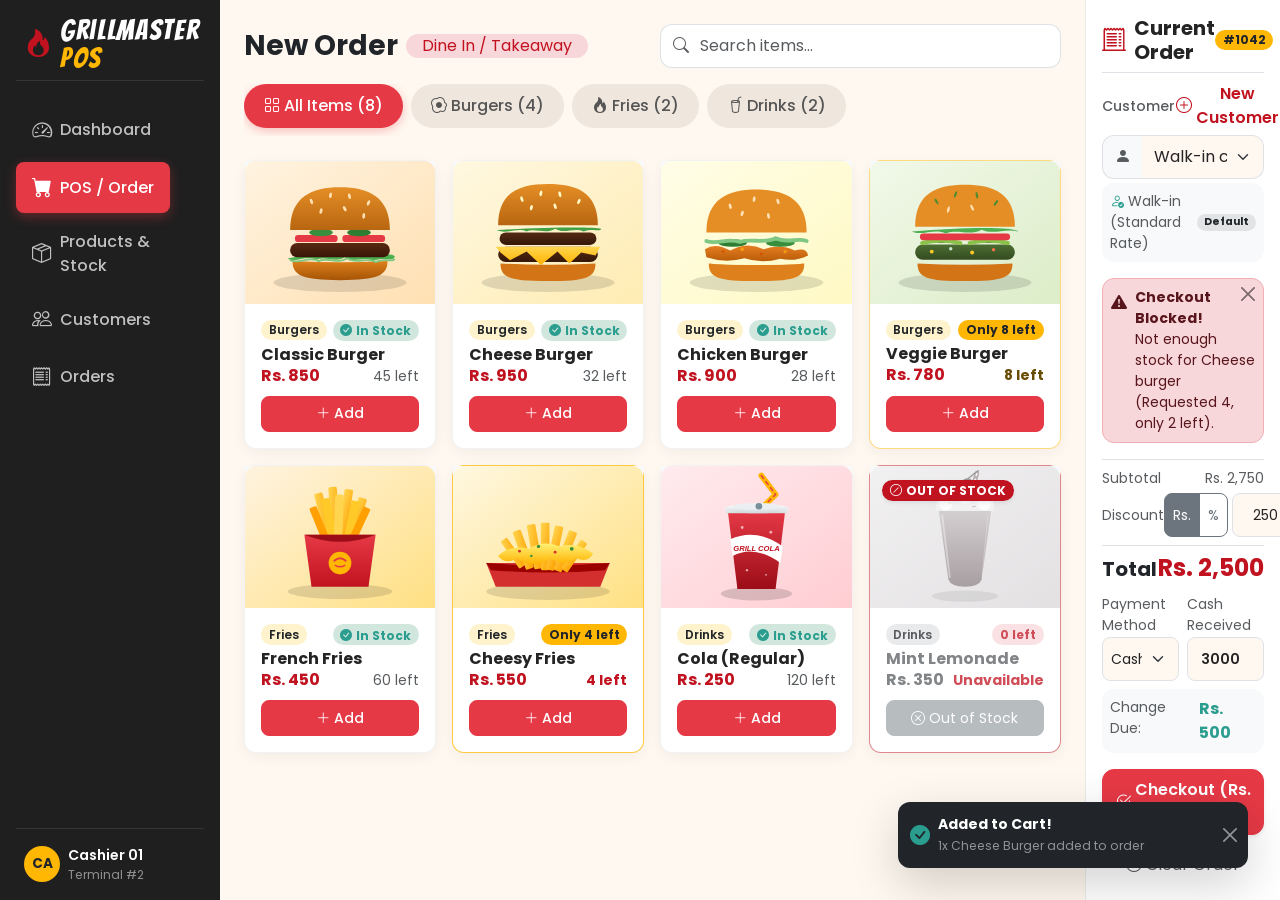
==== commit 0bb8a6fb: "Refactor code structure for improved readability and maintainability" ====
--- a/index.html
+++ b/index.html
@@ -22,7 +22,7 @@
 <body class="d-flex flex-column min-vh-100">
 
   <!-- =========================================================================
-       1. SHARED NAVIGATION (v2 Update: 6 Links in strict order)
+       1. SHARED NAVIGATION (Streamlined 5-Item Menu: 100% Native on Mobile)
        ========================================================================= -->
 
   <!-- Desktop Sidebar (lg and up) -->
@@ -48,13 +48,7 @@
       <li class="nav-item">
         <a href="products.html" class="nav-link">
           <i class="bi bi-box-seam me-2 fs-5"></i>
-          <span>Products</span>
-        </a>
-      </li>
-      <li class="nav-item">
-        <a href="inventory.html" class="nav-link">
-          <i class="bi bi-clipboard-data me-2 fs-5"></i>
-          <span>Inventory</span>
+          <span>Products & Stock</span>
         </a>
       </li>
       <li class="nav-item">
@@ -102,13 +96,8 @@
         </a>
       </li>
       <li class="nav-item mb-2">
-        <a href="products.html" class="nav-link" title="Products" aria-label="Products">
+        <a href="products.html" class="nav-link" title="Products & Stock" aria-label="Products & Stock">
           <i class="bi bi-box-seam"></i>
-        </a>
-      </li>
-      <li class="nav-item mb-2">
-        <a href="inventory.html" class="nav-link" title="Inventory" aria-label="Inventory">
-          <i class="bi bi-clipboard-data"></i>
         </a>
       </li>
       <li class="nav-item mb-2">
@@ -149,7 +138,7 @@
     </div>
   </nav>
 
-  <!-- Mobile Fixed Bottom Nav (< md, 5 items max) -->
+  <!-- Mobile Fixed Bottom Nav (< md, 5 Slots: Perfect 1-Tap Access!) -->
   <nav class="gm-bottom-nav fixed-bottom d-md-none" aria-label="Mobile Bottom Navigation">
     <div class="container-fluid h-100 px-0">
       <div class="row g-0 h-100 text-center align-items-center" id="mobileBottomNav">
@@ -166,9 +155,9 @@
           </a>
         </div>
         <div class="col-nav-5">
-          <a href="orders.html" class="nav-link">
-            <i class="bi bi-receipt"></i>
-            <span>Orders</span>
+          <a href="products.html" class="nav-link">
+            <i class="bi bi-box-seam"></i>
+            <span>Products</span>
           </a>
         </div>
         <div class="col-nav-5">
@@ -178,57 +167,14 @@
           </a>
         </div>
         <div class="col-nav-5">
-          <button type="button" class="nav-link w-100 border-0 bg-transparent" data-bs-toggle="offcanvas" data-bs-target="#moreNavOffcanvas" aria-controls="moreNavOffcanvas" aria-label="Open More Menu">
-            <i class="bi bi-grid-fill"></i>
-            <span>More</span>
-          </button>
+          <a href="orders.html" class="nav-link">
+            <i class="bi bi-receipt"></i>
+            <span>Orders</span>
+          </a>
         </div>
       </div>
     </div>
   </nav>
-
-  <!-- Mobile "More" Offcanvas Drawer -->
-  <div class="offcanvas offcanvas-bottom d-md-none rounded-top-4" tabindex="-1" id="moreNavOffcanvas" aria-labelledby="moreNavOffcanvasLabel" style="height: 60vh;">
-    <div class="offcanvas-header pb-1 pt-2 flex-column align-items-stretch border-bottom">
-      <div class="gm-drag-handle" aria-hidden="true"></div>
-      <div class="d-flex align-items-center justify-content-between w-100 mt-2">
-        <h2 class="h5 fw-bold mb-0" id="moreNavOffcanvasLabel">Quick Navigation</h2>
-        <button type="button" class="btn-close text-reset" data-bs-dismiss="offcanvas" aria-label="Close menu"></button>
-      </div>
-    </div>
-    <div class="offcanvas-body p-3">
-      <div class="row g-2">
-        <div class="col-6">
-          <a href="products.html" class="card text-center p-3 text-decoration-none card-hover border h-100">
-            <i class="bi bi-box-seam fs-2 text-primary mb-1"></i>
-            <span class="fw-semibold text-dark">Products</span>
-            <span class="small text-muted">Catalog & Prices</span>
-          </a>
-        </div>
-        <div class="col-6">
-          <a href="inventory.html" class="card text-center p-3 text-decoration-none card-hover border h-100">
-            <i class="bi bi-clipboard-data fs-2 text-warning mb-1"></i>
-            <span class="fw-semibold text-dark">Inventory</span>
-            <span class="small text-muted">Stock & Adjust</span>
-          </a>
-        </div>
-        <div class="col-6">
-          <a href="customers.html" class="card text-center p-3 text-decoration-none card-hover border h-100">
-            <i class="bi bi-people fs-2 text-success mb-1"></i>
-            <span class="fw-semibold text-dark">Customers</span>
-            <span class="small text-muted">Loyalty & Profiles</span>
-          </a>
-        </div>
-        <div class="col-6">
-          <a href="orders.html" class="card text-center p-3 text-decoration-none card-hover border h-100">
-            <i class="bi bi-receipt fs-2 text-danger mb-1"></i>
-            <span class="fw-semibold text-dark">Orders</span>
-            <span class="small text-muted">History & Tickets</span>
-          </a>
-        </div>
-      </div>
-    </div>
-  </div>
 
   <!-- =========================================================================
        2. MAIN CONTENT AREA
@@ -287,7 +233,6 @@
         </section>
 
         <!-- Product Grid: 8 Cards featuring Normal, Low Stock, and Out of Stock States -->
-        <!-- JS: render products here -->
         <section aria-label="Product Catalog">
           <div class="row g-3" id="productGrid">
 
@@ -455,7 +400,6 @@
             <!-- 8. Mint Lemonade (Out of Stock State: Disabled + Ribbon + Greyscale) -->
             <div class="col-6 col-md-4 col-xl-3" data-id="8" data-category="drinks">
               <div class="card product-card out-of-stock h-100 position-relative border-danger border-opacity-50">
-                <!-- Out of Stock Ribbon / Overlay -->
                 <div class="gm-out-overlay">
                   <span class="badge bg-danger shadow-sm text-uppercase fw-bold px-2 py-1">
                     <i class="bi bi-slash-circle me-1"></i>Out of Stock
@@ -516,14 +460,13 @@
               <option value="3">Dilani Fernando (076 555 1234)</option>
             </select>
           </div>
-          <!-- Customer Info Strip (Displays chosen customer details) -->
           <div class="mt-1 p-2 bg-light rounded d-flex align-items-center justify-content-between small text-muted" id="customerInfoStrip">
             <span><i class="bi bi-person-check me-1 text-success"></i>Walk-in (Standard Rate)</span>
             <span class="badge bg-secondary-subtle text-dark">Default</span>
           </div>
         </div>
 
-        <!-- Checkout Warning Alert (Failed checkout demo) -->
+        <!-- Checkout Warning Alert -->
         <div class="alert alert-danger alert-dismissible fade show p-2 small mb-2" role="alert" id="posStockWarningAlert">
           <div class="d-flex align-items-start">
             <i class="bi bi-exclamation-triangle-fill fs-6 me-2 mt-1"></i>
@@ -537,11 +480,7 @@
 
         <!-- Order Items List -->
         <div class="flex-grow-1 overflow-y-auto pe-1 mb-2">
-          
-          <!-- Sample 3 Item Rows in List Group with stock warning under Row 2 -->
-          <!-- JS: render cart items here -->
           <ul class="list-group list-group-flush" id="posCartItemsList" aria-label="Cart items list">
-
             <!-- Item 1: Classic Burger -->
             <li class="list-group-item px-0 py-2 border-bottom" data-id="1">
               <div class="d-flex justify-content-between align-items-start mb-1">
@@ -566,7 +505,7 @@
               </div>
             </li>
 
-            <!-- Item 2: Cheesy Fries (With Stock Warning state under row) -->
+            <!-- Item 2: Cheesy Fries -->
             <li class="list-group-item px-0 py-2 border-bottom bg-warning-subtle bg-opacity-10" data-id="6">
               <div class="d-flex justify-content-between align-items-start mb-1">
                 <div>
@@ -588,7 +527,6 @@
                   <button type="button" class="btn btn-outline-secondary gm-stepper-btn disabled" aria-label="Increase quantity" disabled>+</button>
                 </div>
               </div>
-              <!-- Visible Low Stock Warning Under Row -->
               <div class="small text-danger fw-semibold mt-1">
                 <i class="bi bi-exclamation-circle-fill me-1"></i>Only 3 in stock! Max limit reached.
               </div>
@@ -617,17 +555,7 @@
                 </div>
               </div>
             </li>
-
           </ul>
-
-          <!-- COMMENTED-OUT EMPTY STATE BLOCK (READY TO SWITCH ON)
-          <div class="text-center py-5 text-muted" id="cartEmptyState">
-            <i class="bi bi-cart-x fs-1 text-secondary opacity-50 mb-2 d-block"></i>
-            <h3 class="h6 fw-semibold">Your cart is empty</h3>
-            <p class="small text-muted mb-0">Select items from the catalog on the left to start this order.</p>
-          </div>
-          -->
-
         </div>
 
         <!-- Totals & Payment Method Section -->
@@ -637,7 +565,6 @@
             <span id="posSubtotal">Rs. 2,750</span>
           </div>
 
-          <!-- Discount with % / Rs. Toggle -->
           <div class="d-flex justify-content-between align-items-center mb-2">
             <span class="small text-muted">Discount</span>
             <div class="d-flex align-items-center gap-1">
@@ -651,13 +578,11 @@
             </div>
           </div>
 
-          <!-- Grand Total -->
           <div class="d-flex justify-content-between align-items-baseline mb-2 pt-1 border-top">
             <span class="fs-5 fw-bold text-dark">Total</span>
             <span class="fs-4 fw-bold text-danger" id="posTotal">Rs. 2,500</span>
           </div>
 
-          <!-- Payment Method Select -->
           <div class="row g-2 mb-2">
             <div class="col-6">
               <label for="posPaymentMethod" class="form-label small text-muted mb-0">Payment Method</label>
@@ -672,18 +597,15 @@
             </div>
           </div>
 
-          <!-- Change Due Line -->
           <div class="d-flex justify-content-between small text-muted mb-3 bg-light p-2 rounded" id="changeDueDisplay">
             <span>Change Due:</span>
             <strong class="text-success fs-6">Rs. 500</strong>
           </div>
 
-          <!-- Checkout Trigger Button (Opens Receipt Modal) -->
           <button type="button" class="btn btn-primary w-100 py-2 fw-semibold fs-6 mb-2 shadow-sm" id="btnPosCheckout" data-bs-toggle="modal" data-bs-target="#receiptModal">
             <i class="bi bi-check2-circle me-1"></i> Checkout (Rs. 2,500)
           </button>
 
-          <!-- Clear Order Button -->
           <button type="button" class="btn btn-link text-muted w-100 p-0 text-decoration-none small" id="btnPosClearOrder">
             <i class="bi bi-x-circle me-1"></i> Clear Order
           </button>
@@ -713,7 +635,6 @@
     </div>
 
     <div class="offcanvas-body d-flex flex-column p-3">
-      <!-- Customer Select Area with Quick Add -->
       <div class="mb-3">
         <div class="d-flex justify-content-between align-items-center mb-1">
           <label for="mobileCustomerSelect" class="form-label small text-muted mb-0 fw-medium">Customer</label>
@@ -728,7 +649,6 @@
         </select>
       </div>
 
-      <!-- Item Rows -->
       <div class="flex-grow-1 overflow-y-auto mb-2">
         <ul class="list-group list-group-flush" id="posMobileCartItemsList">
           <li class="list-group-item px-0 py-2 border-bottom" data-id="1">
@@ -772,7 +692,6 @@
         </ul>
       </div>
 
-      <!-- Totals & Payment -->
       <div class="pt-2 border-top bg-white">
         <div class="d-flex justify-content-between text-muted small mb-1">
           <span>Subtotal</span>
@@ -834,13 +753,10 @@
 
   <!-- =========================================================================
        6. RECEIPT MODAL (#receiptModal)
-       Enhanced with Cashier, Customer, Payment, Cash received & Change due
        ========================================================================= -->
   <div class="modal fade" id="receiptModal" tabindex="-1" aria-labelledby="receiptModalLabel" aria-hidden="true">
     <div class="modal-dialog modal-dialog-centered modal-sm">
       <div class="modal-content border-0 bg-transparent">
-        
-        <!-- Receipt Ticket Body -->
         <div class="receipt-ticket">
           <div class="text-center mb-2">
             <div class="brand-font receipt-title text-danger mb-0">GRILLMASTER</div>
@@ -865,7 +781,6 @@
 
           <div class="receipt-divider"></div>
 
-          <!-- Items on Ticket -->
           <div class="small mb-1">
             <div class="d-flex justify-content-between fw-semibold">
               <span>Classic Burger x 2</span>
@@ -892,7 +807,6 @@
 
           <div class="receipt-divider"></div>
 
-          <!-- Calculations -->
           <div class="d-flex justify-content-between small text-muted mb-1">
             <span>Subtotal:</span>
             <span>Rs. 2,750.00</span>
@@ -906,7 +820,6 @@
             <span class="receipt-total text-danger">Rs. 2,500.00</span>
           </div>
 
-          <!-- Payment Breakdown -->
           <div class="d-flex justify-content-between small text-muted mt-2 pt-1 border-top border-secondary border-opacity-25">
             <span>Payment Method:</span>
             <span class="fw-bold text-dark">CASH</span>
@@ -925,14 +838,12 @@
           <div class="text-center small text-muted mt-3">
             <div class="fw-bold">*** THANK YOU, COME AGAIN! ***</div>
             <div class="mt-1" style="font-size: 0.72rem;">Follow us @grillmaster_lk</div>
-            <!-- Barcode representation -->
             <div class="mt-2 text-dark font-monospace fw-bold" style="letter-spacing: 0.25em;">
               ||| | ||||| || |||| ||| ||
             </div>
           </div>
         </div>
 
-        <!-- Action Buttons Below Ticket -->
         <div class="mt-3 d-flex gap-2">
           <button type="button" class="btn btn-dark flex-fill" onclick="window.print()" aria-label="Print receipt">
             <i class="bi bi-printer-fill me-1"></i> Print
@@ -941,14 +852,11 @@
             <i class="bi bi-plus-circle me-1"></i> New Order
           </button>
         </div>
-
       </div>
     </div>
   </div>
 
-  <!-- =========================================================================
-       7. DEMO TOAST NOTIFICATION
-       ========================================================================= -->
+  <!-- DEMO TOAST NOTIFICATION -->
   <div class="toast-container position-fixed bottom-0 end-0 p-3 mb-5 mb-md-3 me-md-3" style="z-index: 1060;">
     <div id="cartDemoToast" class="toast show align-items-center text-bg-dark border-0 shadow-lg" role="alert" aria-live="assertive" aria-atomic="true">
       <div class="d-flex">
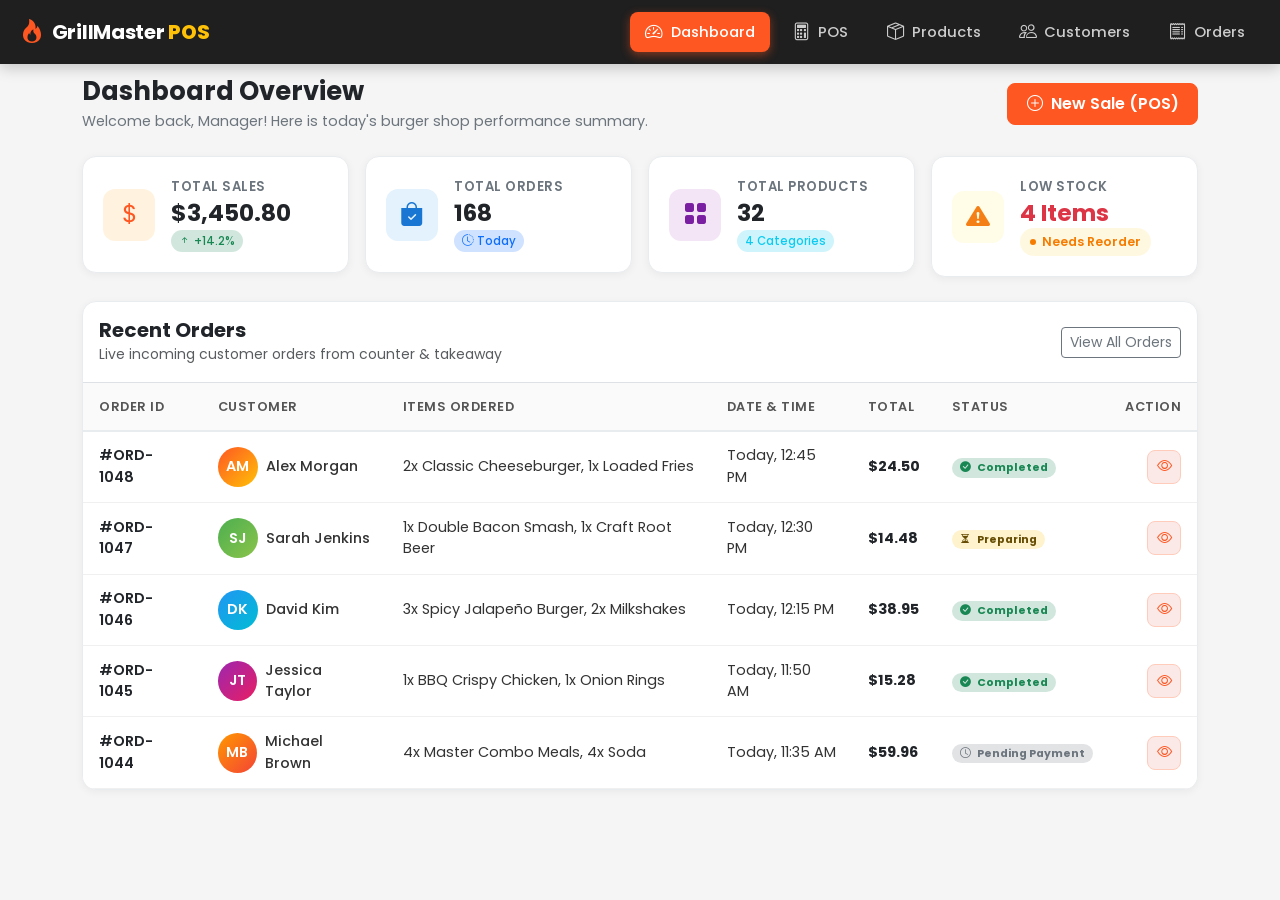
==== commit a3f5982b: "removed files and redevelop ui" ====
--- a/index.html
+++ b/index.html
@@ -3,876 +3,374 @@
 <head>
   <meta charset="UTF-8">
   <meta name="viewport" content="width=device-width, initial-scale=1.0">
-  <title>GrillMaster POS - New Order</title>
-
-  <!-- Google Fonts: Poppins & Bangers -->
+  <title>GrillMaster POS - Burger Shop Dashboard</title>
+
+  <!-- Google Font: Poppins -->
   <link rel="preconnect" href="https://fonts.googleapis.com">
   <link rel="preconnect" href="https://fonts.gstatic.com" crossorigin>
-  <link href="https://fonts.googleapis.com/css2?family=Bangers&family=Poppins:wght@300;400;500;600;700&display=swap" rel="stylesheet">
-
-  <!-- Bootstrap 5.3 CSS -->
+  <link href="https://fonts.googleapis.com/css2?family=Poppins:wght@300;400;500;600;700&display=swap" rel="stylesheet">
+
+  <!-- Bootstrap 5 CSS CDN -->
   <link href="https://cdn.jsdelivr.net/npm/bootstrap@5.3.3/dist/css/bootstrap.min.css" rel="stylesheet">
 
-  <!-- Bootstrap Icons -->
+  <!-- Bootstrap Icons CDN -->
   <link rel="stylesheet" href="https://cdn.jsdelivr.net/npm/bootstrap-icons@1.11.3/font/bootstrap-icons.min.css">
 
-  <!-- Custom Theme CSS -->
+  <!-- Custom Theme Stylesheet -->
   <link rel="stylesheet" href="css/style.css">
 </head>
-<body class="d-flex flex-column min-vh-100">
+<body>
 
   <!-- =========================================================================
-       1. SHARED NAVIGATION (Streamlined 5-Item Menu: 100% Native on Mobile)
+       Single Responsive Navbar (Desktop: Fixed Top / Mobile: Fixed Bottom)
        ========================================================================= -->
-
-  <!-- Desktop Sidebar (lg and up) -->
-  <aside class="gm-sidebar-lg d-none d-lg-flex flex-column p-3 text-white" aria-label="Desktop Navigation">
-    <div class="d-flex align-items-center mb-4 pb-2 border-bottom border-secondary border-opacity-25 px-2">
-      <i class="bi bi-fire text-danger fs-3 me-2"></i>
-      <span class="brand-font fs-3 text-white lh-1">GrillMaster<span class="text-warning"> POS</span></span>
-    </div>
-
-    <ul class="nav flex-column mb-auto" id="desktopNavMenu">
-      <li class="nav-item">
-        <a href="dashboard.html" class="nav-link">
-          <i class="bi bi-speedometer2 me-2 fs-5"></i>
-          <span>Dashboard</span>
-        </a>
-      </li>
-      <li class="nav-item">
-        <a href="index.html" class="nav-link active" aria-current="page">
-          <i class="bi bi-cart-fill me-2 fs-5"></i>
-          <span>POS / Order</span>
-        </a>
-      </li>
-      <li class="nav-item">
-        <a href="products.html" class="nav-link">
-          <i class="bi bi-box-seam me-2 fs-5"></i>
-          <span>Products & Stock</span>
-        </a>
-      </li>
-      <li class="nav-item">
-        <a href="customers.html" class="nav-link">
-          <i class="bi bi-people me-2 fs-5"></i>
-          <span>Customers</span>
-        </a>
-      </li>
-      <li class="nav-item">
-        <a href="orders.html" class="nav-link">
-          <i class="bi bi-receipt me-2 fs-5"></i>
-          <span>Orders</span>
-        </a>
-      </li>
-    </ul>
-
-    <div class="mt-auto pt-3 border-top border-secondary border-opacity-25 px-2 d-flex align-items-center">
-      <div class="rounded-circle bg-warning text-dark d-flex align-items-center justify-content-center fw-bold me-2" style="width: 36px; height: 36px; font-size: 0.85rem;">
-        CA
-      </div>
-      <div class="small overflow-hidden">
-        <div class="fw-semibold text-white text-truncate">Cashier 01</div>
-        <div class="text-white-50 small">Terminal #2</div>
-      </div>
-    </div>
-  </aside>
-
-  <!-- Tablet Rail Sidebar (md only) -->
-  <aside class="gm-sidebar-md d-none d-md-flex d-lg-none flex-column align-items-center py-3 text-white" aria-label="Tablet Navigation">
-    <div class="mb-4">
-      <a href="index.html" class="text-decoration-none text-white" aria-label="GrillMaster POS Home">
-        <i class="bi bi-fire text-danger fs-2"></i>
+  <nav class="custom-navbar">
+    <div class="nav-container">
+      <!-- Brand Logo (Hidden on mobile via CSS) -->
+      <a class="navbar-brand" href="index.html">
+        <i class="bi bi-fire brand-icon"></i>
+        <span>GrillMaster <span class="brand-highlight">POS</span></span>
       </a>
-    </div>
-
-    <ul class="nav flex-column w-100 px-2 text-center" id="tabletNavMenu">
-      <li class="nav-item mb-2">
-        <a href="dashboard.html" class="nav-link" title="Dashboard" aria-label="Dashboard">
-          <i class="bi bi-speedometer2"></i>
-        </a>
-      </li>
-      <li class="nav-item mb-2">
-        <a href="index.html" class="nav-link active" title="POS / Order" aria-label="POS / Order" aria-current="page">
-          <i class="bi bi-cart-fill"></i>
-        </a>
-      </li>
-      <li class="nav-item mb-2">
-        <a href="products.html" class="nav-link" title="Products & Stock" aria-label="Products & Stock">
-          <i class="bi bi-box-seam"></i>
-        </a>
-      </li>
-      <li class="nav-item mb-2">
-        <a href="customers.html" class="nav-link" title="Customers" aria-label="Customers">
-          <i class="bi bi-people"></i>
-        </a>
-      </li>
-      <li class="nav-item mb-2">
-        <a href="orders.html" class="nav-link" title="Orders" aria-label="Orders">
-          <i class="bi bi-receipt"></i>
-        </a>
-      </li>
-    </ul>
-
-    <div class="mt-auto">
-      <div class="rounded-circle bg-warning text-dark d-flex align-items-center justify-content-center fw-bold" style="width: 38px; height: 38px; font-size: 0.85rem;" title="Cashier 01">
-        CA
-      </div>
-    </div>
-  </aside>
-
-  <!-- Mobile Sticky Top Navbar (below md) -->
-  <nav class="gm-mobile-topbar navbar sticky-top d-md-none px-3" aria-label="Mobile Top Bar">
-    <div class="container-fluid p-0 d-flex justify-content-between align-items-center">
-      <a class="navbar-brand d-flex align-items-center text-white m-0" href="index.html">
-        <i class="bi bi-fire text-danger fs-3 me-2"></i>
-        <span class="brand-font fs-3 text-white">GrillMaster<span class="text-warning"> POS</span></span>
-      </a>
-
-      <!-- Cart Trigger Button for Offcanvas on Mobile/Tablet -->
-      <button class="btn btn-primary position-relative d-lg-none" type="button" data-bs-toggle="offcanvas" data-bs-target="#cartOffcanvas" aria-controls="cartOffcanvas" aria-label="View current cart items">
-        <i class="bi bi-bag-check-fill fs-5"></i>
-        <span class="position-absolute top-0 start-100 translate-middle badge rounded-pill bg-warning text-dark fw-bold" id="mobileCartItemBadge">
-          3
-          <span class="visually-hidden">items in cart</span>
-        </span>
-      </button>
+
+      <!-- Navigation Links -->
+      <ul class="nav-links-list">
+        <li class="nav-item">
+          <a class="nav-link active" href="index.html">
+            <i class="bi bi-speedometer2 nav-icon"></i>
+            <span>Dashboard</span>
+          </a>
+        </li>
+        <li class="nav-item">
+          <a class="nav-link" href="pos.html">
+            <i class="bi bi-calculator nav-icon"></i>
+            <span>POS</span>
+          </a>
+        </li>
+        <li class="nav-item">
+          <a class="nav-link" href="products.html">
+            <i class="bi bi-box-seam nav-icon"></i>
+            <span>Products</span>
+          </a>
+        </li>
+        <li class="nav-item">
+          <a class="nav-link" href="customers.html">
+            <i class="bi bi-people nav-icon"></i>
+            <span>Customers</span>
+          </a>
+        </li>
+        <li class="nav-item">
+          <a class="nav-link" href="orders.html">
+            <i class="bi bi-receipt nav-icon"></i>
+            <span>Orders</span>
+          </a>
+        </li>
+      </ul>
     </div>
   </nav>
 
-  <!-- Mobile Fixed Bottom Nav (< md, 5 Slots: Perfect 1-Tap Access!) -->
-  <nav class="gm-bottom-nav fixed-bottom d-md-none" aria-label="Mobile Bottom Navigation">
-    <div class="container-fluid h-100 px-0">
-      <div class="row g-0 h-100 text-center align-items-center" id="mobileBottomNav">
-        <div class="col-nav-5">
-          <a href="dashboard.html" class="nav-link">
-            <i class="bi bi-speedometer2"></i>
-            <span>Dashboard</span>
-          </a>
-        </div>
-        <div class="col-nav-5">
-          <a href="index.html" class="nav-link active" aria-current="page">
-            <i class="bi bi-cart-fill"></i>
-            <span>POS</span>
-          </a>
-        </div>
-        <div class="col-nav-5">
-          <a href="products.html" class="nav-link">
-            <i class="bi bi-box-seam"></i>
-            <span>Products</span>
-          </a>
-        </div>
-        <div class="col-nav-5">
-          <a href="customers.html" class="nav-link">
-            <i class="bi bi-people"></i>
-            <span>Customers</span>
-          </a>
-        </div>
-        <div class="col-nav-5">
-          <a href="orders.html" class="nav-link">
-            <i class="bi bi-receipt"></i>
-            <span>Orders</span>
-          </a>
-        </div>
-      </div>
-    </div>
-  </nav>
-
   <!-- =========================================================================
-       2. MAIN CONTENT AREA
-       Layout: Main Catalog Column + Sticky Desktop Order Panel
+       Main Content Container
        ========================================================================= -->
-  <div class="gm-main-layout d-flex flex-column flex-grow-1">
-    <div class="container-fluid p-0 d-flex flex-grow-1">
-
-      <!-- Catalog Main Column -->
-      <main class="flex-grow-1 p-3 p-md-4 overflow-y-auto">
-
-        <!-- Top Header & Search Bar -->
-        <header class="row align-items-center mb-3 g-3">
-          <div class="col-12 col-sm-6">
-            <h1 class="h3 fw-bold mb-0 text-dark d-flex align-items-center">
-              New Order
-              <span class="badge bg-danger-subtle text-danger fs-6 ms-2 rounded-pill px-3 py-1 fw-normal">Dine In / Takeaway</span>
-            </h1>
-          </div>
-          <div class="col-12 col-sm-6">
-            <div class="input-group">
-              <span class="input-group-text bg-white border-end-0 text-muted" id="search-addon">
-                <i class="bi bi-search"></i>
-              </span>
-              <input type="text" class="form-control bg-white border-start-0 ps-0" id="posSearchInput" placeholder="Search items..." aria-label="Search items" aria-describedby="search-addon">
-            </div>
-          </div>
-        </header>
-
-        <!-- Category Filter Pills (Horizontally scrollable on mobile) -->
-        <section class="mb-4" aria-label="Food Categories">
-          <div class="overflow-auto pb-2 flex-nowrap text-nowrap">
-            <ul class="nav nav-pills flex-nowrap" id="categoryPills" role="tablist">
-              <li class="nav-item" role="presentation">
-                <button class="nav-link active" id="pills-all-tab" data-bs-toggle="pill" data-bs-target="#pills-all" type="button" role="tab" aria-selected="true">
-                  <i class="bi bi-grid me-1"></i> All Items (8)
-                </button>
-              </li>
-              <li class="nav-item" role="presentation">
-                <button class="nav-link" id="pills-burgers-tab" data-bs-toggle="pill" data-bs-target="#pills-burgers" type="button" role="tab" aria-selected="false">
-                  <i class="bi bi-egg-fried me-1"></i> Burgers (4)
-                </button>
-              </li>
-              <li class="nav-item" role="presentation">
-                <button class="nav-link" id="pills-fries-tab" data-bs-toggle="pill" data-bs-target="#pills-fries" type="button" role="tab" aria-selected="false">
-                  <i class="bi bi-fire me-1"></i> Fries (2)
-                </button>
-              </li>
-              <li class="nav-item" role="presentation">
-                <button class="nav-link" id="pills-drinks-tab" data-bs-toggle="pill" data-bs-target="#pills-drinks" type="button" role="tab" aria-selected="false">
-                  <i class="bi bi-cup-straw me-1"></i> Drinks (2)
-                </button>
-              </li>
-            </ul>
-          </div>
-        </section>
-
-        <!-- Product Grid: 8 Cards featuring Normal, Low Stock, and Out of Stock States -->
-        <section aria-label="Product Catalog">
-          <div class="row g-3" id="productGrid">
-
-            <!-- 1. Classic Burger (Normal State) -->
-            <div class="col-6 col-md-4 col-xl-3" data-id="1" data-category="burgers">
-              <div class="card card-hover product-card h-100 position-relative">
-                <div class="ratio ratio-4x3 bg-light overflow-hidden">
-                  <img src="images/classic-burger.svg" alt="Classic Burger" class="img-fluid">
-                </div>
-                <div class="card-body p-3 d-flex flex-column">
-                  <div class="d-flex justify-content-between align-items-start mb-1">
-                    <span class="badge bg-warning-subtle text-dark small fw-semibold">Burgers</span>
-                    <span class="badge bg-success-subtle text-success small"><i class="bi bi-check-circle-fill me-1"></i>In Stock</span>
-                  </div>
-                  <h2 class="card-title h6 fw-bold mb-0 text-truncate" title="Classic Burger">Classic Burger</h2>
-                  <div class="d-flex justify-content-between align-items-baseline mb-2">
-                    <span class="fw-bold text-danger fs-6">Rs. 850</span>
-                    <span class="small text-muted">45 left</span>
-                  </div>
-                  <button type="button" class="btn btn-primary btn-sm w-100 mt-auto" aria-label="Add Classic Burger to order">
-                    <i class="bi bi-plus-lg me-1"></i> Add
-                  </button>
-                </div>
+  <main class="container animate-page">
+
+    <!-- Page Header -->
+    <header class="page-header d-flex flex-wrap justify-content-between align-items-center gap-3">
+      <div>
+        <h1 class="page-title">Dashboard Overview</h1>
+        <p class="page-subtitle">Welcome back, Manager! Here is today's burger shop performance summary.</p>
+      </div>
+      <div>
+        <a href="pos.html" class="btn btn-primary-custom d-inline-flex align-items-center gap-2">
+          <i class="bi bi-plus-circle"></i>
+          <span>New Sale (POS)</span>
+        </a>
+      </div>
+    </header>
+
+    <!-- 4 Summary Stat Cards (row + col-6 col-md-3 with staggered animation) -->
+    <section class="row g-3 mb-4">
+      <!-- Card 1: Total Sales -->
+      <div class="col-6 col-md-3">
+        <div class="stat-card animate-page delay-1">
+          <div class="stat-icon-wrapper stat-icon-sales">
+            <i class="bi bi-currency-dollar"></i>
+          </div>
+          <div>
+            <div class="stat-title">Total Sales</div>
+            <h2 class="stat-value">$3,450.80</h2>
+            <span class="stat-badge bg-success-subtle text-success">
+              <i class="bi bi-arrow-up-short"></i> +14.2%
+            </span>
+          </div>
+        </div>
+      </div>
+
+      <!-- Card 2: Total Orders -->
+      <div class="col-6 col-md-3">
+        <div class="stat-card animate-page delay-2">
+          <div class="stat-icon-wrapper stat-icon-orders">
+            <i class="bi bi-bag-check-fill"></i>
+          </div>
+          <div>
+            <div class="stat-title">Total Orders</div>
+            <h2 class="stat-value">168</h2>
+            <span class="stat-badge bg-primary-subtle text-primary">
+              <i class="bi bi-clock-history"></i> Today
+            </span>
+          </div>
+        </div>
+      </div>
+
+      <!-- Card 3: Total Products -->
+      <div class="col-6 col-md-3">
+        <div class="stat-card animate-page delay-3">
+          <div class="stat-icon-wrapper stat-icon-products">
+            <i class="bi bi-grid-fill"></i>
+          </div>
+          <div>
+            <div class="stat-title">Total Products</div>
+            <h2 class="stat-value">32</h2>
+            <span class="stat-badge bg-info-subtle text-info">4 Categories</span>
+          </div>
+        </div>
+      </div>
+
+      <!-- Card 4: Low Stock -->
+      <div class="col-6 col-md-3">
+        <div class="stat-card animate-page delay-4">
+          <div class="stat-icon-wrapper stat-icon-stock">
+            <i class="bi bi-exclamation-triangle-fill"></i>
+          </div>
+          <div>
+            <div class="stat-title">Low Stock</div>
+            <h2 class="stat-value text-danger">4 Items</h2>
+            <span class="status-badge status-low-stock pulse-warning">
+              <span class="status-dot"></span> Needs Reorder
+            </span>
+          </div>
+        </div>
+      </div>
+    </section>
+
+    <!-- Recent Orders Section -->
+    <section class="custom-card mb-4">
+      <div class="d-flex justify-content-between align-items-center p-3 border-bottom">
+        <div>
+          <h2 class="h5 fw-bold mb-0">Recent Orders</h2>
+          <small class="text-muted">Live incoming customer orders from counter & takeaway</small>
+        </div>
+        <a href="orders.html" class="btn btn-sm btn-outline-secondary">View All Orders</a>
+      </div>
+
+      <!-- Responsive Table (5 dummy rows) -->
+      <div class="table-responsive">
+        <table class="table custom-table">
+          <thead>
+            <tr>
+              <th>Order ID</th>
+              <th>Customer</th>
+              <th>Items Ordered</th>
+              <th>Date & Time</th>
+              <th>Total</th>
+              <th>Status</th>
+              <th class="text-end">Action</th>
+            </tr>
+          </thead>
+          <tbody>
+            <tr>
+              <td><span class="fw-semibold text-dark">#ORD-1048</span></td>
+              <td>
+                <div class="d-flex align-items-center gap-2">
+                  <span class="customer-avatar">AM</span>
+                  <span class="fw-medium">Alex Morgan</span>
+                </div>
+              </td>
+              <td>2x Classic Cheeseburger, 1x Loaded Fries</td>
+              <td>Today, 12:45 PM</td>
+              <td><span class="fw-bold text-dark">$24.50</span></td>
+              <td>
+                <span class="badge bg-success-subtle text-success px-2 py-1 rounded-pill">
+                  <i class="bi bi-check-circle-fill me-1"></i> Completed
+                </span>
+              </td>
+              <td class="text-end">
+                <button type="button" class="btn btn-action btn-action-view" data-bs-toggle="modal" data-bs-target="#recentOrderModal" title="View Order">
+                  <i class="bi bi-eye"></i>
+                </button>
+              </td>
+            </tr>
+
+            <tr>
+              <td><span class="fw-semibold text-dark">#ORD-1047</span></td>
+              <td>
+                <div class="d-flex align-items-center gap-2">
+                  <span class="customer-avatar" style="background: linear-gradient(135deg, #4caf50, #8bc34a);">SJ</span>
+                  <span class="fw-medium">Sarah Jenkins</span>
+                </div>
+              </td>
+              <td>1x Double Bacon Smash, 1x Craft Root Beer</td>
+              <td>Today, 12:30 PM</td>
+              <td><span class="fw-bold text-dark">$14.48</span></td>
+              <td>
+                <span class="badge bg-warning-subtle text-warning-emphasis px-2 py-1 rounded-pill">
+                  <i class="bi bi-hourglass-split me-1"></i> Preparing
+                </span>
+              </td>
+              <td class="text-end">
+                <button type="button" class="btn btn-action btn-action-view" data-bs-toggle="modal" data-bs-target="#recentOrderModal" title="View Order">
+                  <i class="bi bi-eye"></i>
+                </button>
+              </td>
+            </tr>
+
+            <tr>
+              <td><span class="fw-semibold text-dark">#ORD-1046</span></td>
+              <td>
+                <div class="d-flex align-items-center gap-2">
+                  <span class="customer-avatar" style="background: linear-gradient(135deg, #2196f3, #00bcd4);">DK</span>
+                  <span class="fw-medium">David Kim</span>
+                </div>
+              </td>
+              <td>3x Spicy Jalapeño Burger, 2x Milkshakes</td>
+              <td>Today, 12:15 PM</td>
+              <td><span class="fw-bold text-dark">$38.95</span></td>
+              <td>
+                <span class="badge bg-success-subtle text-success px-2 py-1 rounded-pill">
+                  <i class="bi bi-check-circle-fill me-1"></i> Completed
+                </span>
+              </td>
+              <td class="text-end">
+                <button type="button" class="btn btn-action btn-action-view" data-bs-toggle="modal" data-bs-target="#recentOrderModal" title="View Order">
+                  <i class="bi bi-eye"></i>
+                </button>
+              </td>
+            </tr>
+
+            <tr>
+              <td><span class="fw-semibold text-dark">#ORD-1045</span></td>
+              <td>
+                <div class="d-flex align-items-center gap-2">
+                  <span class="customer-avatar" style="background: linear-gradient(135deg, #9c27b0, #e91e63);">JT</span>
+                  <span class="fw-medium">Jessica Taylor</span>
+                </div>
+              </td>
+              <td>1x BBQ Crispy Chicken, 1x Onion Rings</td>
+              <td>Today, 11:50 AM</td>
+              <td><span class="fw-bold text-dark">$15.28</span></td>
+              <td>
+                <span class="badge bg-success-subtle text-success px-2 py-1 rounded-pill">
+                  <i class="bi bi-check-circle-fill me-1"></i> Completed
+                </span>
+              </td>
+              <td class="text-end">
+                <button type="button" class="btn btn-action btn-action-view" data-bs-toggle="modal" data-bs-target="#recentOrderModal" title="View Order">
+                  <i class="bi bi-eye"></i>
+                </button>
+              </td>
+            </tr>
+
+            <tr>
+              <td><span class="fw-semibold text-dark">#ORD-1044</span></td>
+              <td>
+                <div class="d-flex align-items-center gap-2">
+                  <span class="customer-avatar" style="background: linear-gradient(135deg, #ff9800, #f44336);">MB</span>
+                  <span class="fw-medium">Michael Brown</span>
+                </div>
+              </td>
+              <td>4x Master Combo Meals, 4x Soda</td>
+              <td>Today, 11:35 AM</td>
+              <td><span class="fw-bold text-dark">$59.96</span></td>
+              <td>
+                <span class="badge bg-secondary-subtle text-secondary px-2 py-1 rounded-pill">
+                  <i class="bi bi-clock me-1"></i> Pending Payment
+                </span>
+              </td>
+              <td class="text-end">
+                <button type="button" class="btn btn-action btn-action-view" data-bs-toggle="modal" data-bs-target="#recentOrderModal" title="View Order">
+                  <i class="bi bi-eye"></i>
+                </button>
+              </td>
+            </tr>
+          </tbody>
+        </table>
+      </div>
+    </section>
+
+  </main>
+
+  <!-- =========================================================================
+       Order Details Modal (Static Dummy Modal)
+       ========================================================================= -->
+  <div class="modal fade" id="recentOrderModal" tabindex="-1" aria-labelledby="recentOrderModalLabel" aria-hidden="true">
+    <div class="modal-dialog modal-dialog-centered">
+      <div class="modal-content">
+        <div class="modal-header">
+          <div>
+            <h5 class="modal-title" id="recentOrderModalLabel">Order Details #ORD-1048</h5>
+            <small class="text-muted">Table 04 &bull; Dine-In</small>
+          </div>
+          <button type="button" class="btn-close" data-bs-target="#recentOrderModal" data-bs-dismiss="modal" aria-label="Close"></button>
+        </div>
+        <div class="modal-body">
+          <div class="d-flex justify-content-between mb-3 text-muted small">
+            <span>Customer: <strong class="text-dark">Alex Morgan</strong></span>
+            <span>Time: <strong>Today, 12:45 PM</strong></span>
+          </div>
+
+          <ul class="list-group list-group-flush mb-3">
+            <li class="list-group-item d-flex justify-content-between align-items-center px-0">
+              <div>
+                <span class="fw-medium">Classic Cheeseburger</span>
+                <div class="text-muted small">Qty: 2 &times; $8.99</div>
               </div>
-            </div>
-
-            <!-- 2. Cheese Burger (Normal State) -->
-            <div class="col-6 col-md-4 col-xl-3" data-id="2" data-category="burgers">
-              <div class="card card-hover product-card h-100 position-relative">
-                <div class="ratio ratio-4x3 bg-light overflow-hidden">
-                  <img src="images/cheese-burger.svg" alt="Cheese Burger" class="img-fluid">
-                </div>
-                <div class="card-body p-3 d-flex flex-column">
-                  <div class="d-flex justify-content-between align-items-start mb-1">
-                    <span class="badge bg-warning-subtle text-dark small fw-semibold">Burgers</span>
-                    <span class="badge bg-success-subtle text-success small"><i class="bi bi-check-circle-fill me-1"></i>In Stock</span>
-                  </div>
-                  <h2 class="card-title h6 fw-bold mb-0 text-truncate" title="Cheese Burger">Cheese Burger</h2>
-                  <div class="d-flex justify-content-between align-items-baseline mb-2">
-                    <span class="fw-bold text-danger fs-6">Rs. 950</span>
-                    <span class="small text-muted">32 left</span>
-                  </div>
-                  <button type="button" class="btn btn-primary btn-sm w-100 mt-auto" aria-label="Add Cheese Burger to order">
-                    <i class="bi bi-plus-lg me-1"></i> Add
-                  </button>
-                </div>
+              <span class="fw-semibold">$17.98</span>
+            </li>
+            <li class="list-group-item d-flex justify-content-between align-items-center px-0">
+              <div>
+                <span class="fw-medium">Loaded Truffle Fries</span>
+                <div class="text-muted small">Qty: 1 &times; $5.49</div>
               </div>
-            </div>
-
-            <!-- 3. Chicken Burger (Normal State) -->
-            <div class="col-6 col-md-4 col-xl-3" data-id="3" data-category="burgers">
-              <div class="card card-hover product-card h-100 position-relative">
-                <div class="ratio ratio-4x3 bg-light overflow-hidden">
-                  <img src="images/chicken-burger.svg" alt="Chicken Burger" class="img-fluid">
-                </div>
-                <div class="card-body p-3 d-flex flex-column">
-                  <div class="d-flex justify-content-between align-items-start mb-1">
-                    <span class="badge bg-warning-subtle text-dark small fw-semibold">Burgers</span>
-                    <span class="badge bg-success-subtle text-success small"><i class="bi bi-check-circle-fill me-1"></i>In Stock</span>
-                  </div>
-                  <h2 class="card-title h6 fw-bold mb-0 text-truncate" title="Chicken Burger">Chicken Burger</h2>
-                  <div class="d-flex justify-content-between align-items-baseline mb-2">
-                    <span class="fw-bold text-danger fs-6">Rs. 900</span>
-                    <span class="small text-muted">28 left</span>
-                  </div>
-                  <button type="button" class="btn btn-primary btn-sm w-100 mt-auto" aria-label="Add Chicken Burger to order">
-                    <i class="bi bi-plus-lg me-1"></i> Add
-                  </button>
-                </div>
+              <span class="fw-semibold">$5.49</span>
+            </li>
+            <li class="list-group-item d-flex justify-content-between align-items-center px-0">
+              <div>
+                <span class="fw-medium">Craft Root Beer</span>
+                <div class="text-muted small">Qty: 1 &times; $2.99</div>
               </div>
-            </div>
-
-            <!-- 4. Veggie Burger (Low Stock State) -->
-            <div class="col-6 col-md-4 col-xl-3" data-id="4" data-category="burgers">
-              <div class="card card-hover product-card h-100 position-relative border-warning border-opacity-50">
-                <div class="ratio ratio-4x3 bg-light overflow-hidden">
-                  <img src="images/veggie-burger.svg" alt="Veggie Burger" class="img-fluid">
-                </div>
-                <div class="card-body p-3 d-flex flex-column">
-                  <div class="d-flex justify-content-between align-items-start mb-1">
-                    <span class="badge bg-warning-subtle text-dark small fw-semibold">Burgers</span>
-                    <span class="badge bg-warning text-dark small fw-bold">Only 8 left</span>
-                  </div>
-                  <h2 class="card-title h6 fw-bold mb-0 text-truncate" title="Veggie Burger">Veggie Burger</h2>
-                  <div class="d-flex justify-content-between align-items-baseline mb-2">
-                    <span class="fw-bold text-danger fs-6">Rs. 780</span>
-                    <span class="small text-warning-emphasis fw-bold">8 left</span>
-                  </div>
-                  <button type="button" class="btn btn-primary btn-sm w-100 mt-auto" aria-label="Add Veggie Burger to order">
-                    <i class="bi bi-plus-lg me-1"></i> Add
-                  </button>
-                </div>
-              </div>
-            </div>
-
-            <!-- 5. French Fries (Normal State) -->
-            <div class="col-6 col-md-4 col-xl-3" data-id="5" data-category="fries">
-              <div class="card card-hover product-card h-100 position-relative">
-                <div class="ratio ratio-4x3 bg-light overflow-hidden">
-                  <img src="images/french-fries.svg" alt="French Fries" class="img-fluid">
-                </div>
-                <div class="card-body p-3 d-flex flex-column">
-                  <div class="d-flex justify-content-between align-items-start mb-1">
-                    <span class="badge bg-warning-subtle text-dark small fw-semibold">Fries</span>
-                    <span class="badge bg-success-subtle text-success small"><i class="bi bi-check-circle-fill me-1"></i>In Stock</span>
-                  </div>
-                  <h2 class="card-title h6 fw-bold mb-0 text-truncate" title="French Fries">French Fries</h2>
-                  <div class="d-flex justify-content-between align-items-baseline mb-2">
-                    <span class="fw-bold text-danger fs-6">Rs. 450</span>
-                    <span class="small text-muted">60 left</span>
-                  </div>
-                  <button type="button" class="btn btn-primary btn-sm w-100 mt-auto" aria-label="Add French Fries to order">
-                    <i class="bi bi-plus-lg me-1"></i> Add
-                  </button>
-                </div>
-              </div>
-            </div>
-
-            <!-- 6. Cheesy Fries (Low Stock State: Only 4 left) -->
-            <div class="col-6 col-md-4 col-xl-3" data-id="6" data-category="fries">
-              <div class="card card-hover product-card h-100 position-relative border-warning border-opacity-75">
-                <div class="ratio ratio-4x3 bg-light overflow-hidden">
-                  <img src="images/cheesy-fries.svg" alt="Cheesy Fries" class="img-fluid">
-                </div>
-                <div class="card-body p-3 d-flex flex-column">
-                  <div class="d-flex justify-content-between align-items-start mb-1">
-                    <span class="badge bg-warning-subtle text-dark small fw-semibold">Fries</span>
-                    <span class="badge bg-warning text-dark small fw-bold">Only 4 left</span>
-                  </div>
-                  <h2 class="card-title h6 fw-bold mb-0 text-truncate" title="Cheesy Fries">Cheesy Fries</h2>
-                  <div class="d-flex justify-content-between align-items-baseline mb-2">
-                    <span class="fw-bold text-danger fs-6">Rs. 550</span>
-                    <span class="small text-danger fw-bold">4 left</span>
-                  </div>
-                  <button type="button" class="btn btn-primary btn-sm w-100 mt-auto" aria-label="Add Cheesy Fries to order">
-                    <i class="bi bi-plus-lg me-1"></i> Add
-                  </button>
-                </div>
-              </div>
-            </div>
-
-            <!-- 7. Cola (Normal State) -->
-            <div class="col-6 col-md-4 col-xl-3" data-id="7" data-category="drinks">
-              <div class="card card-hover product-card h-100 position-relative">
-                <div class="ratio ratio-4x3 bg-light overflow-hidden">
-                  <img src="images/cola.svg" alt="Cola" class="img-fluid">
-                </div>
-                <div class="card-body p-3 d-flex flex-column">
-                  <div class="d-flex justify-content-between align-items-start mb-1">
-                    <span class="badge bg-warning-subtle text-dark small fw-semibold">Drinks</span>
-                    <span class="badge bg-success-subtle text-success small"><i class="bi bi-check-circle-fill me-1"></i>In Stock</span>
-                  </div>
-                  <h2 class="card-title h6 fw-bold mb-0 text-truncate" title="Cola">Cola (Regular)</h2>
-                  <div class="d-flex justify-content-between align-items-baseline mb-2">
-                    <span class="fw-bold text-danger fs-6">Rs. 250</span>
-                    <span class="small text-muted">120 left</span>
-                  </div>
-                  <button type="button" class="btn btn-primary btn-sm w-100 mt-auto" aria-label="Add Cola to order">
-                    <i class="bi bi-plus-lg me-1"></i> Add
-                  </button>
-                </div>
-              </div>
-            </div>
-
-            <!-- 8. Mint Lemonade (Out of Stock State: Disabled + Ribbon + Greyscale) -->
-            <div class="col-6 col-md-4 col-xl-3" data-id="8" data-category="drinks">
-              <div class="card product-card out-of-stock h-100 position-relative border-danger border-opacity-50">
-                <div class="gm-out-overlay">
-                  <span class="badge bg-danger shadow-sm text-uppercase fw-bold px-2 py-1">
-                    <i class="bi bi-slash-circle me-1"></i>Out of Stock
-                  </span>
-                </div>
-                <div class="ratio ratio-4x3 bg-light overflow-hidden">
-                  <img src="images/milkshake.svg" alt="Mint Lemonade" class="img-fluid">
-                </div>
-                <div class="card-body p-3 d-flex flex-column opacity-75">
-                  <div class="d-flex justify-content-between align-items-start mb-1">
-                    <span class="badge bg-secondary-subtle text-dark small fw-semibold">Drinks</span>
-                    <span class="badge bg-danger-subtle text-danger small">0 left</span>
-                  </div>
-                  <h2 class="card-title h6 fw-bold mb-0 text-truncate text-muted" title="Mint Lemonade">Mint Lemonade</h2>
-                  <div class="d-flex justify-content-between align-items-baseline mb-2">
-                    <span class="fw-bold text-muted fs-6">Rs. 350</span>
-                    <span class="small text-danger fw-bold">Unavailable</span>
-                  </div>
-                  <button type="button" class="btn btn-secondary btn-sm w-100 mt-auto disabled" aria-disabled="true" aria-label="Out of stock">
-                    <i class="bi bi-x-circle me-1"></i> Out of Stock
-                  </button>
-                </div>
-              </div>
-            </div>
-
-          </div>
-        </section>
-      </main>
-
-      <!-- =====================================================================
-           3. ORDER PANEL (Desktop lg+ Sticky Right Column)
-           ===================================================================== -->
-      <aside class="gm-pos-order-panel d-none d-lg-flex flex-column p-3" aria-label="Current Order Summary">
-        <div class="d-flex align-items-center justify-content-between pb-2 mb-2 border-bottom">
-          <div class="d-flex align-items-center">
-            <i class="bi bi-receipt-cutoff text-danger fs-4 me-2"></i>
-            <h2 class="h5 fw-bold mb-0">Current Order</h2>
-          </div>
-          <span class="badge bg-warning text-dark fw-bold">#1042</span>
-        </div>
-
-        <!-- Customer Select Area with "+ New Customer" Link -->
-        <div class="mb-3">
-          <div class="d-flex justify-content-between align-items-center mb-1">
-            <label for="posCustomerSelect" class="form-label small text-muted mb-0 fw-medium">Customer</label>
-            <button type="button" class="btn btn-link p-0 small text-decoration-none fw-semibold text-danger" data-bs-toggle="modal" data-bs-target="#quickAddCustomerModal">
-              <i class="bi bi-plus-circle me-1"></i>New Customer
-            </button>
-          </div>
-          <div class="input-group">
-            <span class="input-group-text bg-light text-muted border-end-0">
-              <i class="bi bi-person-fill"></i>
-            </span>
-            <select class="form-select border-start-0" id="posCustomerSelect" aria-label="Select Customer">
-              <option selected value="walkin">Walk-in customer</option>
-              <option value="1">Nimal Perera (077 123 4567)</option>
-              <option value="2">Kasun Silva (071 987 6543)</option>
-              <option value="3">Dilani Fernando (076 555 1234)</option>
-            </select>
-          </div>
-          <div class="mt-1 p-2 bg-light rounded d-flex align-items-center justify-content-between small text-muted" id="customerInfoStrip">
-            <span><i class="bi bi-person-check me-1 text-success"></i>Walk-in (Standard Rate)</span>
-            <span class="badge bg-secondary-subtle text-dark">Default</span>
-          </div>
-        </div>
-
-        <!-- Checkout Warning Alert -->
-        <div class="alert alert-danger alert-dismissible fade show p-2 small mb-2" role="alert" id="posStockWarningAlert">
-          <div class="d-flex align-items-start">
-            <i class="bi bi-exclamation-triangle-fill fs-6 me-2 mt-1"></i>
-            <div>
-              <strong class="d-block">Checkout Blocked!</strong>
-              Not enough stock for Cheese burger (Requested 4, only 2 left).
-            </div>
-          </div>
-          <button type="button" class="btn-close p-2" data-bs-dismiss="alert" aria-label="Close"></button>
-        </div>
-
-        <!-- Order Items List -->
-        <div class="flex-grow-1 overflow-y-auto pe-1 mb-2">
-          <ul class="list-group list-group-flush" id="posCartItemsList" aria-label="Cart items list">
-            <!-- Item 1: Classic Burger -->
-            <li class="list-group-item px-0 py-2 border-bottom" data-id="1">
-              <div class="d-flex justify-content-between align-items-start mb-1">
-                <div>
-                  <div class="fw-semibold text-dark">Classic Burger</div>
-                  <div class="text-muted small">Rs. 850 each</div>
-                </div>
-                <div class="text-end">
-                  <div class="fw-bold text-dark">Rs. 1,700</div>
-                  <button type="button" class="btn btn-link text-danger p-0 border-0 small text-decoration-none" title="Remove item" aria-label="Remove Classic Burger">
-                    <i class="bi bi-trash3"></i>
-                  </button>
-                </div>
-              </div>
-              <div class="d-flex align-items-center justify-content-between mt-1">
-                <span class="badge bg-light text-muted border">Qty</span>
-                <div class="btn-group btn-group-sm" role="group" aria-label="Quantity stepper">
-                  <button type="button" class="btn btn-outline-secondary gm-stepper-btn" aria-label="Decrease quantity">-</button>
-                  <button type="button" class="btn btn-outline-secondary gm-stepper-btn px-2 disabled fw-bold text-dark border-start-0 border-end-0">2</button>
-                  <button type="button" class="btn btn-outline-secondary gm-stepper-btn" aria-label="Increase quantity">+</button>
-                </div>
-              </div>
-            </li>
-
-            <!-- Item 2: Cheesy Fries -->
-            <li class="list-group-item px-0 py-2 border-bottom bg-warning-subtle bg-opacity-10" data-id="6">
-              <div class="d-flex justify-content-between align-items-start mb-1">
-                <div>
-                  <div class="fw-semibold text-dark">Cheesy Fries</div>
-                  <div class="text-muted small">Rs. 550 each</div>
-                </div>
-                <div class="text-end">
-                  <div class="fw-bold text-dark">Rs. 550</div>
-                  <button type="button" class="btn btn-link text-danger p-0 border-0 small text-decoration-none" title="Remove item" aria-label="Remove Cheesy Fries">
-                    <i class="bi bi-trash3"></i>
-                  </button>
-                </div>
-              </div>
-              <div class="d-flex align-items-center justify-content-between mt-1">
-                <span class="badge bg-light text-muted border">Qty (Max)</span>
-                <div class="btn-group btn-group-sm" role="group" aria-label="Quantity stepper">
-                  <button type="button" class="btn btn-outline-secondary gm-stepper-btn" aria-label="Decrease quantity">-</button>
-                  <button type="button" class="btn btn-outline-secondary gm-stepper-btn px-2 disabled fw-bold text-dark border-start-0 border-end-0">1</button>
-                  <button type="button" class="btn btn-outline-secondary gm-stepper-btn disabled" aria-label="Increase quantity" disabled>+</button>
-                </div>
-              </div>
-              <div class="small text-danger fw-semibold mt-1">
-                <i class="bi bi-exclamation-circle-fill me-1"></i>Only 3 in stock! Max limit reached.
-              </div>
-            </li>
-
-            <!-- Item 3: Cola -->
-            <li class="list-group-item px-0 py-2 border-bottom" data-id="7">
-              <div class="d-flex justify-content-between align-items-start mb-1">
-                <div>
-                  <div class="fw-semibold text-dark">Cola (Regular)</div>
-                  <div class="text-muted small">Rs. 250 each</div>
-                </div>
-                <div class="text-end">
-                  <div class="fw-bold text-dark">Rs. 500</div>
-                  <button type="button" class="btn btn-link text-danger p-0 border-0 small text-decoration-none" title="Remove item" aria-label="Remove Cola">
-                    <i class="bi bi-trash3"></i>
-                  </button>
-                </div>
-              </div>
-              <div class="d-flex align-items-center justify-content-between mt-1">
-                <span class="badge bg-light text-muted border">Qty</span>
-                <div class="btn-group btn-group-sm" role="group" aria-label="Quantity stepper">
-                  <button type="button" class="btn btn-outline-secondary gm-stepper-btn" aria-label="Decrease quantity">-</button>
-                  <button type="button" class="btn btn-outline-secondary gm-stepper-btn px-2 disabled fw-bold text-dark border-start-0 border-end-0">2</button>
-                  <button type="button" class="btn btn-outline-secondary gm-stepper-btn" aria-label="Increase quantity">+</button>
-                </div>
-              </div>
+              <span class="fw-semibold">$2.99</span>
             </li>
           </ul>
-        </div>
-
-        <!-- Totals & Payment Method Section -->
-        <div class="pt-2 border-top bg-white">
-          <div class="d-flex justify-content-between text-muted small mb-1">
-            <span>Subtotal</span>
-            <span id="posSubtotal">Rs. 2,750</span>
-          </div>
-
-          <div class="d-flex justify-content-between align-items-center mb-2">
-            <span class="small text-muted">Discount</span>
-            <div class="d-flex align-items-center gap-1">
-              <div class="btn-group btn-group-sm" role="group" id="discountTypeGroup" aria-label="Discount Type">
-                <input type="radio" class="btn-check" name="discountType" id="discRs" checked autocomplete="off">
-                <label class="btn btn-outline-secondary py-0 px-2" for="discRs">Rs.</label>
-                <input type="radio" class="btn-check" name="discountType" id="discPct" autocomplete="off">
-                <label class="btn btn-outline-secondary py-0 px-2" for="discPct">%</label>
-              </div>
-              <input type="number" class="form-control form-control-sm text-end" id="posDiscountInput" style="width: 70px;" value="250" aria-label="Discount value">
+
+          <div class="border-top pt-2">
+            <div class="d-flex justify-content-between text-muted small mb-1">
+              <span>Subtotal:</span>
+              <span>$26.46</span>
             </div>
-          </div>
-
-          <div class="d-flex justify-content-between align-items-baseline mb-2 pt-1 border-top">
-            <span class="fs-5 fw-bold text-dark">Total</span>
-            <span class="fs-4 fw-bold text-danger" id="posTotal">Rs. 2,500</span>
-          </div>
-
-          <div class="row g-2 mb-2">
-            <div class="col-6">
-              <label for="posPaymentMethod" class="form-label small text-muted mb-0">Payment Method</label>
-              <select class="form-select form-select-sm" id="posPaymentMethod">
-                <option value="cash" selected>Cash</option>
-                <option value="card">Credit / Debit Card</option>
-              </select>
+            <div class="d-flex justify-content-between text-muted small mb-1">
+              <span>Tax (8%):</span>
+              <span>$2.12</span>
             </div>
-            <div class="col-6">
-              <label for="cashReceivedInput" class="form-label small text-muted mb-0">Cash Received</label>
-              <input type="number" class="form-control form-control-sm text-end fw-semibold" id="cashReceivedInput" value="3000">
+            <div class="d-flex justify-content-between text-muted small mb-1 text-success">
+              <span>Discount (Code: BURGER10):</span>
+              <span>-$4.08</span>
             </div>
-          </div>
-
-          <div class="d-flex justify-content-between small text-muted mb-3 bg-light p-2 rounded" id="changeDueDisplay">
-            <span>Change Due:</span>
-            <strong class="text-success fs-6">Rs. 500</strong>
-          </div>
-
-          <button type="button" class="btn btn-primary w-100 py-2 fw-semibold fs-6 mb-2 shadow-sm" id="btnPosCheckout" data-bs-toggle="modal" data-bs-target="#receiptModal">
-            <i class="bi bi-check2-circle me-1"></i> Checkout (Rs. 2,500)
+            <div class="d-flex justify-content-between fw-bold fs-5 text-dark mt-2 pt-2 border-top">
+              <span>Total Amount:</span>
+              <span class="text-danger">$24.50</span>
+            </div>
+          </div>
+        </div>
+        <div class="modal-footer">
+          <button type="button" class="btn btn-secondary" data-bs-dismiss="modal">Close</button>
+          <button type="button" class="btn btn-primary-custom d-inline-flex align-items-center gap-1">
+            <i class="bi bi-printer"></i> Print Receipt
           </button>
-
-          <button type="button" class="btn btn-link text-muted w-100 p-0 text-decoration-none small" id="btnPosClearOrder">
-            <i class="bi bi-x-circle me-1"></i> Clear Order
-          </button>
-        </div>
-      </aside>
-
+        </div>
+      </div>
     </div>
   </div>
 
-  <!-- =========================================================================
-       4. MOBILE / TABLET CART OFFCANVAS (< lg)
-       ========================================================================= -->
-  <div class="offcanvas offcanvas-bottom d-lg-none rounded-top-4" tabindex="-1" id="cartOffcanvas" aria-labelledby="cartOffcanvasLabel" style="height: 85vh;">
-    <div class="offcanvas-header pb-1 pt-2 flex-column align-items-stretch border-bottom">
-      <div class="gm-drag-handle" aria-hidden="true"></div>
-      
-      <div class="d-flex align-items-center justify-content-between w-100 mt-2">
-        <div class="d-flex align-items-center">
-          <i class="bi bi-receipt-cutoff text-danger fs-4 me-2"></i>
-          <h2 class="h5 fw-bold mb-0" id="cartOffcanvasLabel">Current Order</h2>
-        </div>
-        <div>
-          <span class="badge bg-warning text-dark fw-bold me-2">#1042</span>
-          <button type="button" class="btn-close text-reset" data-bs-dismiss="offcanvas" aria-label="Close cart panel"></button>
-        </div>
-      </div>
-    </div>
-
-    <div class="offcanvas-body d-flex flex-column p-3">
-      <div class="mb-3">
-        <div class="d-flex justify-content-between align-items-center mb-1">
-          <label for="mobileCustomerSelect" class="form-label small text-muted mb-0 fw-medium">Customer</label>
-          <button type="button" class="btn btn-link p-0 small text-decoration-none fw-semibold text-danger" data-bs-toggle="modal" data-bs-target="#quickAddCustomerModal">
-            + New
-          </button>
-        </div>
-        <select class="form-select" id="mobileCustomerSelect">
-          <option selected value="walkin">Walk-in customer</option>
-          <option value="1">Nimal Perera (077 123 4567)</option>
-          <option value="2">Kasun Silva (071 987 6543)</option>
-        </select>
-      </div>
-
-      <div class="flex-grow-1 overflow-y-auto mb-2">
-        <ul class="list-group list-group-flush" id="posMobileCartItemsList">
-          <li class="list-group-item px-0 py-2 border-bottom" data-id="1">
-            <div class="d-flex justify-content-between align-items-start mb-1">
-              <div>
-                <div class="fw-semibold text-dark">Classic Burger</div>
-                <div class="text-muted small">Rs. 850 each</div>
-              </div>
-              <div class="text-end">
-                <div class="fw-bold text-dark">Rs. 1,700</div>
-              </div>
-            </div>
-            <div class="d-flex align-items-center justify-content-between mt-1">
-              <span class="badge bg-light text-muted border">Qty: 2</span>
-              <button type="button" class="btn btn-link text-danger p-0 small text-decoration-none"><i class="bi bi-trash3"></i> Remove</button>
-            </div>
-          </li>
-          <li class="list-group-item px-0 py-2 border-bottom bg-warning-subtle bg-opacity-10" data-id="6">
-            <div class="d-flex justify-content-between align-items-start mb-1">
-              <div>
-                <div class="fw-semibold text-dark">Cheesy Fries</div>
-                <div class="text-muted small">Rs. 550 each</div>
-              </div>
-              <div class="text-end">
-                <div class="fw-bold text-dark">Rs. 550</div>
-              </div>
-            </div>
-            <div class="small text-danger fw-semibold">Only 3 in stock! Max limit reached.</div>
-          </li>
-          <li class="list-group-item px-0 py-2 border-bottom" data-id="7">
-            <div class="d-flex justify-content-between align-items-start mb-1">
-              <div>
-                <div class="fw-semibold text-dark">Cola (Regular)</div>
-                <div class="text-muted small">Rs. 250 each</div>
-              </div>
-              <div class="text-end">
-                <div class="fw-bold text-dark">Rs. 500</div>
-              </div>
-            </div>
-          </li>
-        </ul>
-      </div>
-
-      <div class="pt-2 border-top bg-white">
-        <div class="d-flex justify-content-between text-muted small mb-1">
-          <span>Subtotal</span>
-          <span>Rs. 2,750</span>
-        </div>
-        <div class="d-flex justify-content-between text-muted small mb-2">
-          <span>Discount</span>
-          <span>- Rs. 250</span>
-        </div>
-        <div class="d-flex justify-content-between align-items-baseline mb-2 pt-1 border-top">
-          <span class="fs-5 fw-bold text-dark">Total</span>
-          <span class="fs-4 fw-bold text-danger">Rs. 2,500</span>
-        </div>
-
-        <button type="button" class="btn btn-primary w-100 py-2 fw-semibold fs-6 mb-2" data-bs-toggle="modal" data-bs-target="#receiptModal">
-          <i class="bi bi-check2-circle me-1"></i> Checkout (Rs. 2,500)
-        </button>
-      </div>
-    </div>
-  </div>
-
-  <!-- =========================================================================
-       5. QUICK ADD CUSTOMER MODAL (#quickAddCustomerModal)
-       ========================================================================= -->
-  <div class="modal fade" id="quickAddCustomerModal" tabindex="-1" aria-labelledby="quickAddCustomerModalLabel" aria-hidden="true">
-    <div class="modal-dialog modal-dialog-centered">
-      <div class="modal-content">
-        <div class="modal-header bg-charcoal text-white">
-          <h2 class="modal-title h5 mb-0" id="quickAddCustomerModalLabel">
-            <i class="bi bi-person-plus me-2"></i>Quick Register Customer
-          </h2>
-          <button type="button" class="btn-close btn-close-white" data-bs-dismiss="modal" aria-label="Close"></button>
-        </div>
-        <div class="modal-body p-4">
-          <form id="quickAddCustomerForm">
-            <div class="mb-3">
-              <label for="quickCustName" class="form-label small fw-semibold">Customer Full Name <span class="text-danger">*</span></label>
-              <input type="text" class="form-control" id="quickCustName" placeholder="e.g. Kasun Fernando" required>
-            </div>
-            <div class="mb-3">
-              <label for="quickCustPhone" class="form-label small fw-semibold">Phone Number <span class="text-danger">*</span></label>
-              <input type="tel" class="form-control" id="quickCustPhone" placeholder="e.g. 077 123 4567" required>
-            </div>
-            <div class="mb-3">
-              <label for="quickCustEmail" class="form-label small fw-semibold">Email (Optional)</label>
-              <input type="email" class="form-control" id="quickCustEmail" placeholder="customer@example.com">
-            </div>
-          </form>
-        </div>
-        <div class="modal-footer bg-light">
-          <button type="button" class="btn btn-outline-secondary" data-bs-dismiss="modal">Cancel</button>
-          <button type="button" class="btn btn-primary" data-bs-dismiss="modal">
-            <i class="bi bi-check2-circle me-1"></i> Add & Select
-          </button>
-        </div>
-      </div>
-    </div>
-  </div>
-
-  <!-- =========================================================================
-       6. RECEIPT MODAL (#receiptModal)
-       ========================================================================= -->
-  <div class="modal fade" id="receiptModal" tabindex="-1" aria-labelledby="receiptModalLabel" aria-hidden="true">
-    <div class="modal-dialog modal-dialog-centered modal-sm">
-      <div class="modal-content border-0 bg-transparent">
-        <div class="receipt-ticket">
-          <div class="text-center mb-2">
-            <div class="brand-font receipt-title text-danger mb-0">GRILLMASTER</div>
-            <div class="small fw-bold text-uppercase tracking-wider">Fresh Gourmet Burgers</div>
-            <div class="small text-muted">No. 42, Galle Road, Colombo 03</div>
-            <div class="small text-muted">Tel: +94 11 234 5678</div>
-          </div>
-
-          <div class="receipt-divider"></div>
-
-          <div class="d-flex justify-content-between small text-muted">
-            <span>Order: <strong>#1042</strong></span>
-            <span>Date: 07/11/2026</span>
-          </div>
-          <div class="d-flex justify-content-between small text-muted">
-            <span>Server: <strong>Cashier 01</strong></span>
-            <span>Time: 12:45 PM</span>
-          </div>
-          <div class="small text-muted">
-            <span>Customer: <strong>Walk-in Customer</strong></span>
-          </div>
-
-          <div class="receipt-divider"></div>
-
-          <div class="small mb-1">
-            <div class="d-flex justify-content-between fw-semibold">
-              <span>Classic Burger x 2</span>
-              <span>1,700.00</span>
-            </div>
-            <div class="text-muted small ps-2">@ 850.00 each</div>
-          </div>
-
-          <div class="small mb-1">
-            <div class="d-flex justify-content-between fw-semibold">
-              <span>Cheesy Fries x 1</span>
-              <span>550.00</span>
-            </div>
-            <div class="text-muted small ps-2">@ 550.00 each</div>
-          </div>
-
-          <div class="small mb-2">
-            <div class="d-flex justify-content-between fw-semibold">
-              <span>Cola (Regular) x 2</span>
-              <span>500.00</span>
-            </div>
-            <div class="text-muted small ps-2">@ 250.00 each</div>
-          </div>
-
-          <div class="receipt-divider"></div>
-
-          <div class="d-flex justify-content-between small text-muted mb-1">
-            <span>Subtotal:</span>
-            <span>Rs. 2,750.00</span>
-          </div>
-          <div class="d-flex justify-content-between small text-muted mb-1">
-            <span>Discount:</span>
-            <span>- Rs. 250.00</span>
-          </div>
-          <div class="d-flex justify-content-between align-items-center mt-2 pt-2 border-top border-dark border-1">
-            <span class="receipt-total">TOTAL:</span>
-            <span class="receipt-total text-danger">Rs. 2,500.00</span>
-          </div>
-
-          <div class="d-flex justify-content-between small text-muted mt-2 pt-1 border-top border-secondary border-opacity-25">
-            <span>Payment Method:</span>
-            <span class="fw-bold text-dark">CASH</span>
-          </div>
-          <div class="d-flex justify-content-between small text-muted">
-            <span>Cash Received:</span>
-            <span>Rs. 3,000.00</span>
-          </div>
-          <div class="d-flex justify-content-between small text-muted">
-            <span>Change Due:</span>
-            <span class="fw-bold text-dark">Rs. 500.00</span>
-          </div>
-
-          <div class="receipt-divider"></div>
-
-          <div class="text-center small text-muted mt-3">
-            <div class="fw-bold">*** THANK YOU, COME AGAIN! ***</div>
-            <div class="mt-1" style="font-size: 0.72rem;">Follow us @grillmaster_lk</div>
-            <div class="mt-2 text-dark font-monospace fw-bold" style="letter-spacing: 0.25em;">
-              ||| | ||||| || |||| ||| ||
-            </div>
-          </div>
-        </div>
-
-        <div class="mt-3 d-flex gap-2">
-          <button type="button" class="btn btn-dark flex-fill" onclick="window.print()" aria-label="Print receipt">
-            <i class="bi bi-printer-fill me-1"></i> Print
-          </button>
-          <button type="button" class="btn btn-primary flex-fill" data-bs-dismiss="modal" aria-label="Start new order">
-            <i class="bi bi-plus-circle me-1"></i> New Order
-          </button>
-        </div>
-      </div>
-    </div>
-  </div>
-
-  <!-- DEMO TOAST NOTIFICATION -->
-  <div class="toast-container position-fixed bottom-0 end-0 p-3 mb-5 mb-md-3 me-md-3" style="z-index: 1060;">
-    <div id="cartDemoToast" class="toast show align-items-center text-bg-dark border-0 shadow-lg" role="alert" aria-live="assertive" aria-atomic="true">
-      <div class="d-flex">
-        <div class="toast-body d-flex align-items-center">
-          <i class="bi bi-check-circle-fill text-success fs-5 me-2"></i>
-          <div>
-            <strong class="d-block text-white">Added to Cart!</strong>
-            <span class="small text-white-50">1x Cheese Burger added to order</span>
-          </div>
-        </div>
-        <button type="button" class="btn-close btn-close-white me-2 m-auto" data-bs-dismiss="toast" aria-label="Close"></button>
-      </div>
-    </div>
-  </div>
-
-  <!-- Bootstrap 5.3 Bundle JS via CDN -->
+  <!-- Bootstrap 5 Bundle JS CDN (Only script allowed for Bootstrap modals) -->
   <script src="https://cdn.jsdelivr.net/npm/bootstrap@5.3.3/dist/js/bootstrap.bundle.min.js"></script>
 </body>
 </html>
--- a/css/style.css
+++ b/css/style.css
@@ -0,0 +1,954 @@
+/* ==========================================================================
+   GrillMaster POS - Main Stylesheet
+   Theme: Fast-Food Modern (Dark Navbar, Orange-Red Primary, Yellow Accent)
+   Pure CSS Animations, Transitions, and Responsive Single-Navbar Layout
+   ========================================================================== */
+
+/* --------------------------------------------------------------------------
+   1. CSS Variables & Theme Configuration
+   -------------------------------------------------------------------------- */
+:root {
+  /* Fast-food palette */
+  --primary-color: #ff5722;        /* Vibrant Orange-Red */
+  --primary-hover: #e64a19;        /* Deeper Orange-Red */
+  --primary-light: #fbe9e7;        /* Soft Tint for Highlights */
+  --accent-color: #ffc107;         /* Golden Yellow */
+  --accent-hover: #ffa000;         /* Darker Yellow */
+  
+  /* Neutral / Layout colors */
+  --navbar-bg: #1f1f1f;            /* Deep Charcoal Dark */
+  --navbar-link: #cccccc;          /* Muted White for Inactive Nav */
+  --navbar-active: #ffffff;        /* Crisp White for Active Nav */
+  --bg-color: #f5f5f5;             /* Clean Light Background */
+  --card-bg: #ffffff;              /* Crisp White Card */
+  --text-dark: #212529;            /* High Contrast Body Text */
+  --text-muted: #6c757d;           /* Subtitle & Meta Text */
+  --border-color: #e9ecef;         /* Subtle Dividers */
+  
+  /* Status Colors */
+  --status-in-stock-bg: #e8f5e9;
+  --status-in-stock-text: #2e7d32;
+  --status-low-stock-bg: #fff8e1;
+  --status-low-stock-text: #f57c00;
+  --status-out-stock-bg: #ffebee;
+  --status-out-stock-text: #c62828;
+
+  /* Elevation Shadows */
+  --shadow-sm: 0 2px 8px rgba(0, 0, 0, 0.05);
+  --shadow-md: 0 6px 18px rgba(0, 0, 0, 0.08);
+  --shadow-hover: 0 12px 28px rgba(0, 0, 0, 0.14);
+
+  /* Border Radii */
+  --radius-sm: 8px;
+  --radius-md: 14px;
+  --radius-lg: 20px;
+}
+
+/* --------------------------------------------------------------------------
+   2. Global Reset & Body Layout
+   Note: Top padding on desktop for fixed-top navbar;
+         Bottom padding on mobile for fixed-bottom navbar.
+   -------------------------------------------------------------------------- */
+body {
+  font-family: 'Poppins', -apple-system, BlinkMacSystemFont, "Segoe UI", Roboto, sans-serif;
+  background-color: var(--bg-color);
+  color: var(--text-dark);
+  min-height: 100vh;
+  margin: 0;
+  padding-top: 76px;   /* Desktop: space for top navbar */
+  padding-bottom: 24px;
+  -webkit-font-smoothing: antialiased;
+}
+
+/* Mobile viewport adjustment */
+@media (max-width: 767.98px) {
+  body {
+    padding-top: 20px;
+    padding-bottom: 84px; /* Mobile: space for bottom navbar */
+  }
+}
+
+/* --------------------------------------------------------------------------
+   3. Single Responsive Navbar
+   Desktop (>= 768px): Fixed to top, brand left, links right.
+   Mobile (< 768px): Fixed to bottom, brand hidden, links evenly spread.
+   -------------------------------------------------------------------------- */
+.custom-navbar {
+  position: fixed;
+  top: 0;
+  left: 0;
+  right: 0;
+  z-index: 1030;
+  background-color: var(--navbar-bg);
+  box-shadow: 0 4px 14px rgba(0, 0, 0, 0.2);
+  height: 64px;
+  display: flex;
+  align-items: center;
+  transition: all 0.3s ease;
+}
+
+.custom-navbar .nav-container {
+  display: flex;
+  align-items: center;
+  justify-content: space-between;
+  width: 100%;
+  max-width: 1320px;
+  margin: 0 auto;
+  padding: 0 1.25rem;
+}
+
+/* Brand styling */
+.custom-navbar .navbar-brand {
+  display: inline-flex;
+  align-items: center;
+  gap: 0.5rem;
+  color: #ffffff;
+  font-weight: 700;
+  font-size: 1.25rem;
+  text-decoration: none;
+  letter-spacing: -0.3px;
+  transition: opacity 0.2s ease;
+}
+
+.custom-navbar .navbar-brand:hover {
+  opacity: 0.9;
+  color: #ffffff;
+}
+
+.custom-navbar .brand-icon {
+  color: var(--primary-color);
+  font-size: 1.5rem;
+  line-height: 1;
+}
+
+.custom-navbar .brand-highlight {
+  color: var(--accent-color);
+  font-weight: 800;
+}
+
+/* Navigation Links List */
+.custom-navbar .nav-links-list {
+  display: flex;
+  align-items: center;
+  list-style: none;
+  margin: 0;
+  padding: 0;
+  gap: 0.5rem;
+}
+
+.custom-navbar .nav-item {
+  display: flex;
+}
+
+.custom-navbar .nav-link {
+  display: inline-flex;
+  align-items: center;
+  gap: 0.45rem;
+  color: var(--navbar-link);
+  text-decoration: none;
+  font-size: 0.92rem;
+  font-weight: 500;
+  padding: 0.45rem 0.95rem;
+  border-radius: var(--radius-sm);
+  transition: color 0.25s ease, background-color 0.25s ease, transform 0.2s ease;
+  position: relative;
+}
+
+/* Desktop hover */
+.custom-navbar .nav-link:hover {
+  color: var(--accent-color);
+  background-color: rgba(255, 255, 255, 0.05);
+}
+
+.custom-navbar .nav-link:hover .nav-icon {
+  animation: iconBounce 0.45s ease;
+}
+
+/* Active Page Highlight */
+.custom-navbar .nav-link.active {
+  color: var(--navbar-active);
+  background-color: var(--primary-color);
+  box-shadow: 0 3px 10px rgba(255, 87, 34, 0.45);
+}
+
+.custom-navbar .nav-icon {
+  font-size: 1.1rem;
+  display: inline-block;
+}
+
+/* Mobile Navbar Transformations (under 768px) */
+@media (max-width: 767.98px) {
+  .custom-navbar {
+    top: auto;
+    bottom: 0;
+    height: 68px;
+    box-shadow: 0 -4px 18px rgba(0, 0, 0, 0.25);
+    border-top: 1px solid rgba(255, 255, 255, 0.08);
+  }
+
+  .custom-navbar .nav-container {
+    padding: 0 0.5rem;
+    justify-content: center;
+  }
+
+  /* Brand hidden on mobile */
+  .custom-navbar .navbar-brand {
+    display: none !important;
+  }
+
+  .custom-navbar .nav-links-list {
+    width: 100%;
+    display: flex;
+    justify-content: space-around;
+    gap: 0;
+  }
+
+  .custom-navbar .nav-item {
+    flex: 1;
+    display: flex;
+    justify-content: center;
+  }
+
+  .custom-navbar .nav-link {
+    flex-direction: column;
+    justify-content: center;
+    align-items: center;
+    padding: 0.35rem 0.2rem;
+    gap: 0.15rem;
+    font-size: 0.7rem;
+    width: 100%;
+    border-radius: 8px;
+  }
+
+  .custom-navbar .nav-icon {
+    font-size: 1.25rem;
+  }
+
+  .custom-navbar .nav-link.active {
+    background-color: var(--primary-color);
+    box-shadow: 0 2px 8px rgba(255, 87, 34, 0.4);
+  }
+}
+
+/* --------------------------------------------------------------------------
+   4. Pure CSS Animations
+   -------------------------------------------------------------------------- */
+/* Page entrance fade-in and subtle slide-up */
+@keyframes fadeInSlideUp {
+  0% {
+    opacity: 0;
+    transform: translateY(16px);
+  }
+  100% {
+    opacity: 1;
+    transform: translateY(0);
+  }
+}
+
+.animate-page {
+  animation: fadeInSlideUp 0.5s cubic-bezier(0.16, 1, 0.3, 1) forwards;
+}
+
+/* Staggered load animation delays for dashboard & grids */
+.delay-1 { animation-delay: 0.08s; }
+.delay-2 { animation-delay: 0.16s; }
+.delay-3 { animation-delay: 0.24s; }
+.delay-4 { animation-delay: 0.32s; }
+.delay-5 { animation-delay: 0.40s; }
+
+/* Icon bounce on nav hover */
+@keyframes iconBounce {
+  0%, 100% {
+    transform: translateY(0);
+  }
+  40% {
+    transform: translateY(-4px);
+  }
+  70% {
+    transform: translateY(1px);
+  }
+}
+
+/* Gentle pulse for warning & critical status badges */
+@keyframes badgePulseWarning {
+  0%, 100% {
+    transform: scale(1);
+    box-shadow: 0 0 0 0 rgba(255, 193, 7, 0.4);
+  }
+  50% {
+    transform: scale(1.05);
+    box-shadow: 0 0 0 4px rgba(255, 193, 7, 0);
+  }
+}
+
+@keyframes badgePulseDanger {
+  0%, 100% {
+    transform: scale(1);
+    box-shadow: 0 0 0 0 rgba(220, 53, 69, 0.4);
+  }
+  50% {
+    transform: scale(1.05);
+    box-shadow: 0 0 0 4px rgba(220, 53, 69, 0);
+  }
+}
+
+.pulse-warning {
+  animation: badgePulseWarning 2.2s infinite ease-in-out;
+  display: inline-block;
+}
+
+.pulse-danger {
+  animation: badgePulseDanger 1.8s infinite ease-in-out;
+  display: inline-block;
+}
+
+/* --------------------------------------------------------------------------
+   5. Card Components & Hover Elevation
+   -------------------------------------------------------------------------- */
+.custom-card {
+  background-color: var(--card-bg);
+  border: 1px solid var(--border-color);
+  border-radius: var(--radius-md);
+  box-shadow: var(--shadow-sm);
+  transition: transform 0.25s ease, box-shadow 0.25s ease;
+  overflow: hidden;
+}
+
+.custom-card:hover {
+  transform: translateY(-4px);
+  box-shadow: var(--shadow-hover);
+}
+
+/* Summary metric cards (Dashboard) */
+.stat-card {
+  padding: 1.25rem;
+  display: flex;
+  align-items: center;
+  gap: 1rem;
+  background-color: var(--card-bg);
+  border-radius: var(--radius-md);
+  border: 1px solid var(--border-color);
+  box-shadow: var(--shadow-sm);
+  transition: transform 0.25s ease, box-shadow 0.25s ease;
+}
+
+.stat-card:hover {
+  transform: translateY(-4px);
+  box-shadow: var(--shadow-hover);
+}
+
+.stat-icon-wrapper {
+  width: 52px;
+  height: 52px;
+  border-radius: 12px;
+  display: flex;
+  align-items: center;
+  justify-content: center;
+  font-size: 1.5rem;
+  flex-shrink: 0;
+}
+
+.stat-icon-sales {
+  background-color: #fff3e0;
+  color: var(--primary-color);
+}
+
+.stat-icon-orders {
+  background-color: #e3f2fd;
+  color: #1976d2;
+}
+
+.stat-icon-products {
+  background-color: #f3e5f5;
+  color: #7b1fa2;
+}
+
+.stat-icon-stock {
+  background-color: #fffde7;
+  color: #f57f17;
+}
+
+.stat-title {
+  font-size: 0.82rem;
+  color: var(--text-muted);
+  text-transform: uppercase;
+  font-weight: 600;
+  letter-spacing: 0.5px;
+  margin-bottom: 0.2rem;
+}
+
+.stat-value {
+  font-size: 1.45rem;
+  font-weight: 700;
+  color: var(--text-dark);
+  margin-bottom: 0;
+  line-height: 1.2;
+}
+
+.stat-badge {
+  font-size: 0.72rem;
+  font-weight: 500;
+  padding: 0.2rem 0.5rem;
+  border-radius: 20px;
+}
+
+/* --------------------------------------------------------------------------
+   6. Custom Buttons & Interactivity
+   -------------------------------------------------------------------------- */
+.btn-primary-custom {
+  background-color: var(--primary-color);
+  border-color: var(--primary-color);
+  color: #ffffff;
+  font-weight: 600;
+  border-radius: var(--radius-sm);
+  padding: 0.5rem 1.15rem;
+  transition: all 0.2s ease;
+}
+
+.btn-primary-custom:hover {
+  background-color: var(--primary-hover);
+  border-color: var(--primary-hover);
+  color: #ffffff;
+  transform: scale(1.02);
+  box-shadow: 0 4px 12px rgba(255, 87, 34, 0.3);
+}
+
+.btn-primary-custom:active {
+  transform: scale(0.98);
+}
+
+.btn-accent-custom {
+  background-color: var(--accent-color);
+  border-color: var(--accent-color);
+  color: #212529;
+  font-weight: 600;
+  border-radius: var(--radius-sm);
+  padding: 0.5rem 1.15rem;
+  transition: all 0.2s ease;
+}
+
+.btn-accent-custom:hover {
+  background-color: var(--accent-hover);
+  border-color: var(--accent-hover);
+  color: #212529;
+  transform: scale(1.02);
+  box-shadow: 0 4px 12px rgba(255, 193, 7, 0.35);
+}
+
+.btn-accent-custom:active {
+  transform: scale(0.98);
+}
+
+/* Action Icon Buttons for tables */
+.btn-action {
+  width: 34px;
+  height: 34px;
+  padding: 0;
+  display: inline-flex;
+  align-items: center;
+  justify-content: center;
+  border-radius: 8px;
+  border: 1px solid transparent;
+  transition: all 0.2s ease;
+  font-size: 0.95rem;
+}
+
+.btn-action:hover {
+  transform: scale(1.1);
+}
+
+.btn-action:active {
+  transform: scale(0.95);
+}
+
+.btn-action-edit {
+  color: #0d6efd;
+  background-color: #e7f1ff;
+  border-color: #cfe2ff;
+}
+.btn-action-edit:hover {
+  background-color: #0d6efd;
+  color: #ffffff;
+}
+
+.btn-action-delete {
+  color: #dc3545;
+  background-color: #f8d7da;
+  border-color: #f5c2c7;
+}
+.btn-action-delete:hover {
+  background-color: #dc3545;
+  color: #ffffff;
+}
+
+.btn-action-stock {
+  color: #198754;
+  background-color: #d1e7dd;
+  border-color: #badbcc;
+}
+.btn-action-stock:hover {
+  background-color: #198754;
+  color: #ffffff;
+}
+
+.btn-action-view {
+  color: var(--primary-color);
+  background-color: var(--primary-light);
+  border-color: #ffccbc;
+}
+.btn-action-view:hover {
+  background-color: var(--primary-color);
+  color: #ffffff;
+}
+
+/* Category Filter Pills */
+.filter-btn {
+  background-color: #ffffff;
+  border: 1px solid #dee2e6;
+  color: #495057;
+  font-size: 0.88rem;
+  font-weight: 500;
+  padding: 0.4rem 1rem;
+  border-radius: 20px;
+  transition: all 0.2s ease;
+  cursor: pointer;
+  white-space: nowrap;
+}
+
+.filter-btn:hover {
+  border-color: var(--primary-color);
+  color: var(--primary-color);
+  transform: translateY(-2px);
+}
+
+.filter-btn.active {
+  background-color: var(--primary-color);
+  border-color: var(--primary-color);
+  color: #ffffff;
+  box-shadow: 0 3px 8px rgba(255, 87, 34, 0.35);
+}
+
+/* --------------------------------------------------------------------------
+   7. Tables & Hover Effects
+   -------------------------------------------------------------------------- */
+.custom-table {
+  width: 100%;
+  margin-bottom: 0;
+  vertical-align: middle;
+}
+
+.custom-table thead th {
+  background-color: #fafafa;
+  color: #555555;
+  font-size: 0.8rem;
+  font-weight: 600;
+  text-transform: uppercase;
+  letter-spacing: 0.5px;
+  border-bottom: 2px solid #e9ecef;
+  padding: 0.85rem 1rem;
+}
+
+.custom-table tbody td {
+  padding: 0.85rem 1rem;
+  border-bottom: 1px solid #f0f0f0;
+  color: #333333;
+  font-size: 0.9rem;
+}
+
+.custom-table tbody tr {
+  transition: background-color 0.2s ease;
+}
+
+.custom-table tbody tr:hover {
+  background-color: rgba(255, 87, 34, 0.04);
+}
+
+/* Table image thumbnail */
+.table-img {
+  width: 44px;
+  height: 44px;
+  border-radius: 8px;
+  object-fit: cover;
+  border: 1px solid #eeeeee;
+}
+
+/* Customer Avatar Circle */
+.customer-avatar {
+  width: 40px;
+  height: 40px;
+  border-radius: 50%;
+  background: linear-gradient(135deg, var(--primary-color), var(--accent-color));
+  color: #ffffff;
+  display: inline-flex;
+  align-items: center;
+  justify-content: center;
+  font-weight: 600;
+  font-size: 0.9rem;
+}
+
+/* --------------------------------------------------------------------------
+   8. Status Badges
+   -------------------------------------------------------------------------- */
+.status-badge {
+  display: inline-flex;
+  align-items: center;
+  gap: 0.35rem;
+  padding: 0.3rem 0.65rem;
+  border-radius: 20px;
+  font-size: 0.78rem;
+  font-weight: 600;
+}
+
+.status-in-stock {
+  background-color: var(--status-in-stock-bg);
+  color: var(--status-in-stock-text);
+}
+
+.status-low-stock {
+  background-color: var(--status-low-stock-bg);
+  color: var(--status-low-stock-text);
+}
+
+.status-out-of-stock {
+  background-color: var(--status-out-stock-bg);
+  color: var(--status-out-stock-text);
+}
+
+.status-dot {
+  width: 6px;
+  height: 6px;
+  border-radius: 50%;
+  background-color: currentColor;
+}
+
+/* --------------------------------------------------------------------------
+   9. POS Product Grid & Product Card
+   -------------------------------------------------------------------------- */
+.pos-product-card {
+  background-color: var(--card-bg);
+  border-radius: var(--radius-md);
+  border: 1px solid var(--border-color);
+  box-shadow: var(--shadow-sm);
+  transition: transform 0.25s ease, box-shadow 0.25s ease;
+  display: flex;
+  flex-direction: column;
+  height: 100%;
+  overflow: hidden;
+}
+
+.pos-product-card:hover {
+  transform: translateY(-5px);
+  box-shadow: var(--shadow-hover);
+}
+
+.pos-product-img-wrapper {
+  position: relative;
+  width: 100%;
+  height: 145px;
+  overflow: hidden;
+  background-color: #f0f0f0;
+}
+
+.pos-product-img {
+  width: 100%;
+  height: 100%;
+  object-fit: cover;
+  transition: transform 0.35s ease;
+}
+
+.pos-product-card:hover .pos-product-img {
+  transform: scale(1.06);
+}
+
+.pos-price-tag {
+  position: absolute;
+  top: 10px;
+  right: 10px;
+  background-color: rgba(31, 31, 31, 0.88);
+  color: var(--accent-color);
+  font-weight: 700;
+  font-size: 0.85rem;
+  padding: 0.25rem 0.6rem;
+  border-radius: 20px;
+  backdrop-filter: blur(4px);
+}
+
+.pos-product-body {
+  padding: 0.85rem;
+  display: flex;
+  flex-direction: column;
+  flex-grow: 1;
+  justify-content: space-between;
+}
+
+.pos-product-title {
+  font-size: 0.95rem;
+  font-weight: 600;
+  margin-bottom: 0.25rem;
+  color: var(--text-dark);
+}
+
+.pos-product-stock {
+  font-size: 0.78rem;
+  color: var(--text-muted);
+  margin-bottom: 0.75rem;
+}
+
+.pos-add-btn {
+  width: 100%;
+  background-color: var(--primary-light);
+  color: var(--primary-color);
+  border: 1px solid rgba(255, 87, 34, 0.3);
+  font-weight: 600;
+  font-size: 0.85rem;
+  border-radius: var(--radius-sm);
+  padding: 0.4rem;
+  transition: all 0.2s ease;
+  display: inline-flex;
+  align-items: center;
+  justify-content: center;
+  gap: 0.35rem;
+}
+
+.pos-add-btn:hover {
+  background-color: var(--primary-color);
+  color: #ffffff;
+  border-color: var(--primary-color);
+  transform: scale(1.02);
+}
+
+.pos-add-btn:active {
+  transform: scale(0.97);
+}
+
+/* --------------------------------------------------------------------------
+   10. POS Cart Panel (Sticky on Desktop)
+   -------------------------------------------------------------------------- */
+.cart-panel {
+  background-color: var(--card-bg);
+  border-radius: var(--radius-md);
+  border: 1px solid var(--border-color);
+  box-shadow: var(--shadow-md);
+  padding: 1.25rem;
+  position: sticky;
+  top: 80px; /* Aligns comfortably below fixed navbar */
+}
+
+.cart-items-list {
+  max-height: 270px;
+  overflow-y: auto;
+  padding-right: 4px;
+}
+
+/* Custom scrollbar for cart items */
+.cart-items-list::-webkit-scrollbar {
+  width: 5px;
+}
+.cart-items-list::-webkit-scrollbar-thumb {
+  background-color: #d1d5db;
+  border-radius: 4px;
+}
+
+.cart-item {
+  display: flex;
+  align-items: center;
+  justify-content: space-between;
+  padding: 0.65rem 0;
+  border-bottom: 1px dashed var(--border-color);
+}
+
+.cart-item:last-child {
+  border-bottom: none;
+}
+
+.cart-item-name {
+  font-size: 0.88rem;
+  font-weight: 600;
+  color: var(--text-dark);
+  margin-bottom: 0.1rem;
+}
+
+.cart-item-price {
+  font-size: 0.8rem;
+  color: var(--text-muted);
+}
+
+.qty-control {
+  display: inline-flex;
+  align-items: center;
+  gap: 0.35rem;
+}
+
+.qty-btn {
+  width: 24px;
+  height: 24px;
+  border-radius: 6px;
+  border: 1px solid #ced4da;
+  background-color: #f8f9fa;
+  color: #495057;
+  display: inline-flex;
+  align-items: center;
+  justify-content: center;
+  font-size: 0.75rem;
+  line-height: 1;
+  padding: 0;
+  transition: all 0.15s ease;
+}
+
+.qty-btn:hover {
+  background-color: var(--primary-color);
+  border-color: var(--primary-color);
+  color: #ffffff;
+}
+
+.qty-val {
+  font-size: 0.85rem;
+  font-weight: 600;
+  min-width: 18px;
+  text-align: center;
+}
+
+.cart-remove-btn {
+  color: #adb5bd;
+  background: none;
+  border: none;
+  padding: 4px;
+  font-size: 0.95rem;
+  transition: color 0.2s ease, transform 0.2s ease;
+}
+
+.cart-remove-btn:hover {
+  color: #dc3545;
+  transform: scale(1.15);
+}
+
+.order-type-chip {
+  flex: 1;
+  text-align: center;
+  padding: 0.35rem 0.5rem;
+  font-size: 0.8rem;
+  font-weight: 500;
+  border-radius: 8px;
+  border: 1px solid #dee2e6;
+  background-color: #ffffff;
+  color: #495057;
+  cursor: pointer;
+  transition: all 0.2s ease;
+}
+
+.order-type-chip.active {
+  background-color: #1f1f1f;
+  color: #ffffff;
+  border-color: #1f1f1f;
+}
+
+.order-type-chip:hover:not(.active) {
+  border-color: #1f1f1f;
+}
+
+.cart-total-row {
+  display: flex;
+  justify-content: space-between;
+  align-items: center;
+  margin-bottom: 0.35rem;
+  font-size: 0.88rem;
+  color: var(--text-muted);
+}
+
+.cart-grand-total {
+  font-size: 1.25rem;
+  font-weight: 700;
+  color: var(--primary-color);
+  border-top: 2px solid #e9ecef;
+  padding-top: 0.65rem;
+  margin-top: 0.5rem;
+}
+
+/* --------------------------------------------------------------------------
+   11. Bootstrap Modal Zoom Enhancement
+   -------------------------------------------------------------------------- */
+.modal.fade .modal-dialog {
+  transform: scale(0.92);
+  transition: transform 0.25s cubic-bezier(0.16, 1, 0.3, 1);
+}
+
+.modal.show .modal-dialog {
+  transform: scale(1);
+}
+
+.modal-content {
+  border-radius: var(--radius-md);
+  border: none;
+  box-shadow: 0 16px 36px rgba(0, 0, 0, 0.2);
+}
+
+.modal-header {
+  border-bottom: 1px solid var(--border-color);
+  padding: 1.15rem 1.4rem;
+}
+
+.modal-title {
+  font-weight: 600;
+  font-size: 1.15rem;
+  color: var(--text-dark);
+}
+
+.modal-body {
+  padding: 1.4rem;
+}
+
+.modal-footer {
+  border-top: 1px solid var(--border-color);
+  padding: 1rem 1.4rem;
+}
+
+/* --------------------------------------------------------------------------
+   12. Utilities & Helper Classes
+   -------------------------------------------------------------------------- */
+.page-header {
+  margin-bottom: 1.5rem;
+}
+
+.page-title {
+  font-size: 1.6rem;
+  font-weight: 700;
+  color: var(--text-dark);
+  margin-bottom: 0.25rem;
+}
+
+.page-subtitle {
+  font-size: 0.9rem;
+  color: var(--text-muted);
+  margin-bottom: 0;
+}
+
+.search-input-group {
+  position: relative;
+}
+
+.search-input-group .bi-search {
+  position: absolute;
+  left: 14px;
+  top: 50%;
+  transform: translateY(-50%);
+  color: #adb5bd;
+}
+
+.search-input-group .form-control {
+  padding-left: 40px;
+  border-radius: 10px;
+}
+
+/* --------------------------------------------------------------------------
+   13. Accessibility - Reduced Motion
+   -------------------------------------------------------------------------- */
+@media (prefers-reduced-motion: reduce) {
+  *,
+  *::before,
+  *::after {
+    animation-duration: 0.01ms !important;
+    animation-iteration-count: 1 !important;
+    transition-duration: 0.01ms !important;
+    scroll-behavior: auto !important;
+  }
+}
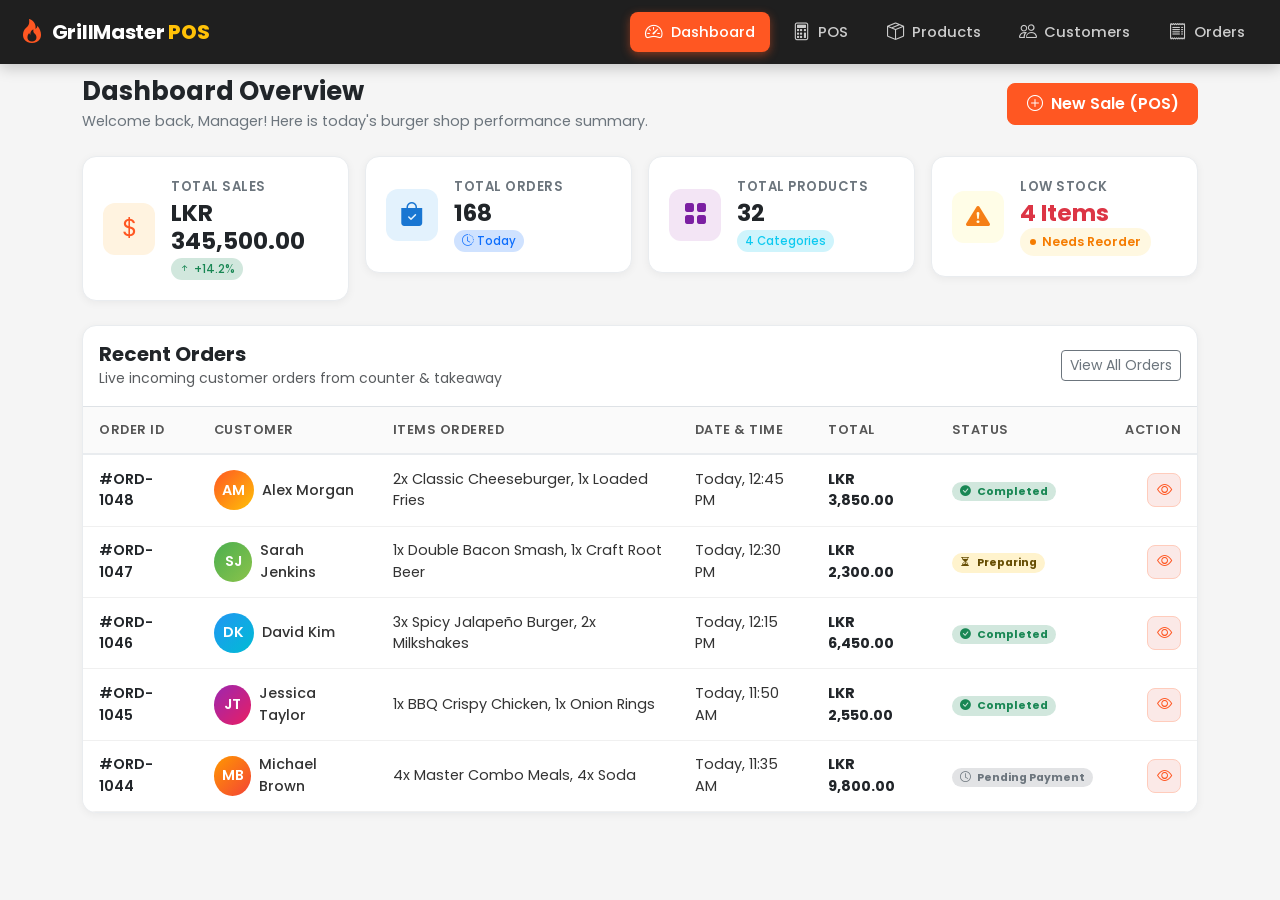
==== commit 63873716: "- Enhanced product filtering options in the product management interface." ====
--- a/index.html
+++ b/index.html
@@ -97,7 +97,7 @@
           </div>
           <div>
             <div class="stat-title">Total Sales</div>
-            <h2 class="stat-value">$3,450.80</h2>
+            <h2 class="stat-value">LKR 345,500.00</h2>
             <span class="stat-badge bg-success-subtle text-success">
               <i class="bi bi-arrow-up-short"></i> +14.2%
             </span>
@@ -187,7 +187,7 @@
               </td>
               <td>2x Classic Cheeseburger, 1x Loaded Fries</td>
               <td>Today, 12:45 PM</td>
-              <td><span class="fw-bold text-dark">$24.50</span></td>
+              <td><span class="fw-bold text-dark">LKR 3,850.00</span></td>
               <td>
                 <span class="badge bg-success-subtle text-success px-2 py-1 rounded-pill">
                   <i class="bi bi-check-circle-fill me-1"></i> Completed
@@ -210,7 +210,7 @@
               </td>
               <td>1x Double Bacon Smash, 1x Craft Root Beer</td>
               <td>Today, 12:30 PM</td>
-              <td><span class="fw-bold text-dark">$14.48</span></td>
+              <td><span class="fw-bold text-dark">LKR 2,300.00</span></td>
               <td>
                 <span class="badge bg-warning-subtle text-warning-emphasis px-2 py-1 rounded-pill">
                   <i class="bi bi-hourglass-split me-1"></i> Preparing
@@ -233,7 +233,7 @@
               </td>
               <td>3x Spicy Jalapeño Burger, 2x Milkshakes</td>
               <td>Today, 12:15 PM</td>
-              <td><span class="fw-bold text-dark">$38.95</span></td>
+              <td><span class="fw-bold text-dark">LKR 6,450.00</span></td>
               <td>
                 <span class="badge bg-success-subtle text-success px-2 py-1 rounded-pill">
                   <i class="bi bi-check-circle-fill me-1"></i> Completed
@@ -256,7 +256,7 @@
               </td>
               <td>1x BBQ Crispy Chicken, 1x Onion Rings</td>
               <td>Today, 11:50 AM</td>
-              <td><span class="fw-bold text-dark">$15.28</span></td>
+              <td><span class="fw-bold text-dark">LKR 2,550.00</span></td>
               <td>
                 <span class="badge bg-success-subtle text-success px-2 py-1 rounded-pill">
                   <i class="bi bi-check-circle-fill me-1"></i> Completed
@@ -279,7 +279,7 @@
               </td>
               <td>4x Master Combo Meals, 4x Soda</td>
               <td>Today, 11:35 AM</td>
-              <td><span class="fw-bold text-dark">$59.96</span></td>
+              <td><span class="fw-bold text-dark">LKR 9,800.00</span></td>
               <td>
                 <span class="badge bg-secondary-subtle text-secondary px-2 py-1 rounded-pill">
                   <i class="bi bi-clock me-1"></i> Pending Payment
@@ -321,42 +321,42 @@
             <li class="list-group-item d-flex justify-content-between align-items-center px-0">
               <div>
                 <span class="fw-medium">Classic Cheeseburger</span>
-                <div class="text-muted small">Qty: 2 &times; $8.99</div>
+                <div class="text-muted small">Qty: 2 &times; LKR 1,450.00</div>
               </div>
-              <span class="fw-semibold">$17.98</span>
+              <span class="fw-semibold">LKR 2,900.00</span>
             </li>
             <li class="list-group-item d-flex justify-content-between align-items-center px-0">
               <div>
                 <span class="fw-medium">Loaded Truffle Fries</span>
-                <div class="text-muted small">Qty: 1 &times; $5.49</div>
+                <div class="text-muted small">Qty: 1 &times; LKR 950.00</div>
               </div>
-              <span class="fw-semibold">$5.49</span>
+              <span class="fw-semibold">LKR 950.00</span>
             </li>
             <li class="list-group-item d-flex justify-content-between align-items-center px-0">
               <div>
                 <span class="fw-medium">Craft Root Beer</span>
-                <div class="text-muted small">Qty: 1 &times; $2.99</div>
+                <div class="text-muted small">Qty: 1 &times; LKR 450.00</div>
               </div>
-              <span class="fw-semibold">$2.99</span>
+              <span class="fw-semibold">LKR 450.00</span>
             </li>
           </ul>
 
           <div class="border-top pt-2">
             <div class="d-flex justify-content-between text-muted small mb-1">
               <span>Subtotal:</span>
-              <span>$26.46</span>
+              <span>LKR 4,300.00</span>
             </div>
             <div class="d-flex justify-content-between text-muted small mb-1">
               <span>Tax (8%):</span>
-              <span>$2.12</span>
+              <span>LKR 344.00</span>
             </div>
             <div class="d-flex justify-content-between text-muted small mb-1 text-success">
               <span>Discount (Code: BURGER10):</span>
-              <span>-$4.08</span>
+              <span>-LKR 794.00</span>
             </div>
             <div class="d-flex justify-content-between fw-bold fs-5 text-dark mt-2 pt-2 border-top">
               <span>Total Amount:</span>
-              <span class="text-danger">$24.50</span>
+              <span class="text-danger">LKR 3,850.00</span>
             </div>
           </div>
         </div>
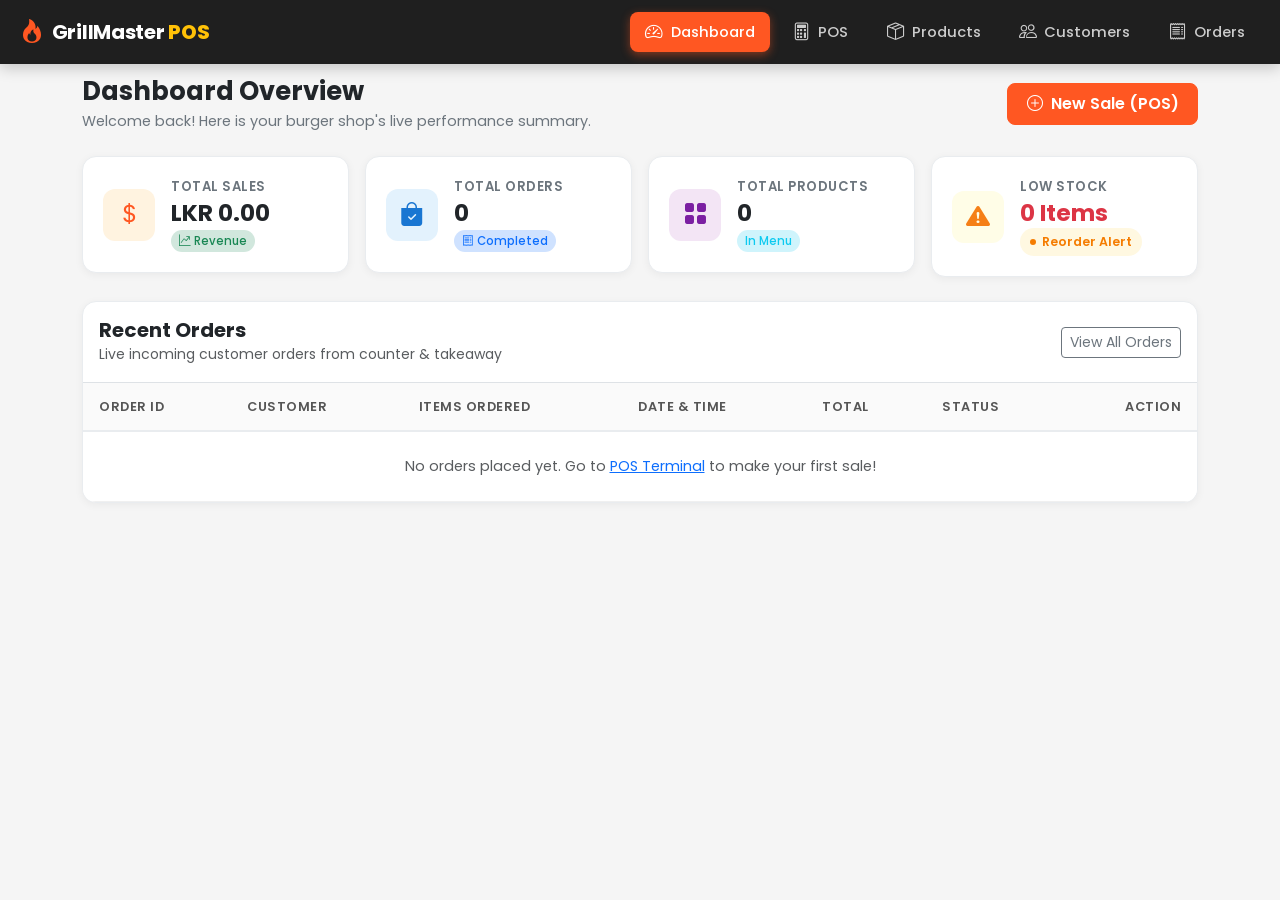
==== commit e6e3e84c: "Refactor Orders and POS pages for improved functionality and UI - Updated orders.html:   - Changed p" ====
--- a/index.html
+++ b/index.html
@@ -5,34 +5,22 @@
   <meta name="viewport" content="width=device-width, initial-scale=1.0">
   <title>GrillMaster POS - Burger Shop Dashboard</title>
 
-  <!-- Google Font: Poppins -->
   <link rel="preconnect" href="https://fonts.googleapis.com">
   <link rel="preconnect" href="https://fonts.gstatic.com" crossorigin>
   <link href="https://fonts.googleapis.com/css2?family=Poppins:wght@300;400;500;600;700&display=swap" rel="stylesheet">
-
-  <!-- Bootstrap 5 CSS CDN -->
   <link href="https://cdn.jsdelivr.net/npm/bootstrap@5.3.3/dist/css/bootstrap.min.css" rel="stylesheet">
-
-  <!-- Bootstrap Icons CDN -->
   <link rel="stylesheet" href="https://cdn.jsdelivr.net/npm/bootstrap-icons@1.11.3/font/bootstrap-icons.min.css">
-
-  <!-- Custom Theme Stylesheet -->
   <link rel="stylesheet" href="css/style.css">
 </head>
 <body>
 
-  <!-- =========================================================================
-       Single Responsive Navbar (Desktop: Fixed Top / Mobile: Fixed Bottom)
-       ========================================================================= -->
   <nav class="custom-navbar">
     <div class="nav-container">
-      <!-- Brand Logo (Hidden on mobile via CSS) -->
       <a class="navbar-brand" href="index.html">
         <i class="bi bi-fire brand-icon"></i>
         <span>GrillMaster <span class="brand-highlight">POS</span></span>
       </a>
 
-      <!-- Navigation Links -->
       <ul class="nav-links-list">
         <li class="nav-item">
           <a class="nav-link active" href="index.html">
@@ -68,16 +56,11 @@
     </div>
   </nav>
 
-  <!-- =========================================================================
-       Main Content Container
-       ========================================================================= -->
   <main class="container animate-page">
-
-    <!-- Page Header -->
     <header class="page-header d-flex flex-wrap justify-content-between align-items-center gap-3">
       <div>
         <h1 class="page-title">Dashboard Overview</h1>
-        <p class="page-subtitle">Welcome back, Manager! Here is today's burger shop performance summary.</p>
+        <p class="page-subtitle">Welcome back! Here is your burger shop's live performance summary.</p>
       </div>
       <div>
         <a href="pos.html" class="btn btn-primary-custom d-inline-flex align-items-center gap-2">
@@ -87,9 +70,7 @@
       </div>
     </header>
 
-    <!-- 4 Summary Stat Cards (row + col-6 col-md-3 with staggered animation) -->
     <section class="row g-3 mb-4">
-      <!-- Card 1: Total Sales -->
       <div class="col-6 col-md-3">
         <div class="stat-card animate-page delay-1">
           <div class="stat-icon-wrapper stat-icon-sales">
@@ -97,15 +78,14 @@
           </div>
           <div>
             <div class="stat-title">Total Sales</div>
-            <h2 class="stat-value">LKR 345,500.00</h2>
+            <h2 class="stat-value" id="dashTotalSales">LKR 0.00</h2>
             <span class="stat-badge bg-success-subtle text-success">
-              <i class="bi bi-arrow-up-short"></i> +14.2%
+              <i class="bi bi-graph-up-arrow"></i> Revenue
             </span>
           </div>
         </div>
       </div>
 
-      <!-- Card 2: Total Orders -->
       <div class="col-6 col-md-3">
         <div class="stat-card animate-page delay-2">
           <div class="stat-icon-wrapper stat-icon-orders">
@@ -113,15 +93,14 @@
           </div>
           <div>
             <div class="stat-title">Total Orders</div>
-            <h2 class="stat-value">168</h2>
+            <h2 class="stat-value" id="dashTotalOrders">0</h2>
             <span class="stat-badge bg-primary-subtle text-primary">
-              <i class="bi bi-clock-history"></i> Today
+              <i class="bi bi-receipt"></i> Completed
             </span>
           </div>
         </div>
       </div>
 
-      <!-- Card 3: Total Products -->
       <div class="col-6 col-md-3">
         <div class="stat-card animate-page delay-3">
           <div class="stat-icon-wrapper stat-icon-products">
@@ -129,13 +108,12 @@
           </div>
           <div>
             <div class="stat-title">Total Products</div>
-            <h2 class="stat-value">32</h2>
-            <span class="stat-badge bg-info-subtle text-info">4 Categories</span>
-          </div>
-        </div>
-      </div>
-
-      <!-- Card 4: Low Stock -->
+            <h2 class="stat-value" id="dashTotalProducts">0</h2>
+            <span class="stat-badge bg-info-subtle text-info">In Menu</span>
+          </div>
+        </div>
+      </div>
+
       <div class="col-6 col-md-3">
         <div class="stat-card animate-page delay-4">
           <div class="stat-icon-wrapper stat-icon-stock">
@@ -143,16 +121,15 @@
           </div>
           <div>
             <div class="stat-title">Low Stock</div>
-            <h2 class="stat-value text-danger">4 Items</h2>
+            <h2 class="stat-value text-danger" id="dashLowStock">0 Items</h2>
             <span class="status-badge status-low-stock pulse-warning">
-              <span class="status-dot"></span> Needs Reorder
+              <span class="status-dot"></span> Reorder Alert
             </span>
           </div>
         </div>
       </div>
     </section>
 
-    <!-- Recent Orders Section -->
     <section class="custom-card mb-4">
       <div class="d-flex justify-content-between align-items-center p-3 border-bottom">
         <div>
@@ -162,7 +139,6 @@
         <a href="orders.html" class="btn btn-sm btn-outline-secondary">View All Orders</a>
       </div>
 
-      <!-- Responsive Table (5 dummy rows) -->
       <div class="table-responsive">
         <table class="table custom-table">
           <thead>
@@ -176,193 +152,43 @@
               <th class="text-end">Action</th>
             </tr>
           </thead>
-          <tbody>
-            <tr>
-              <td><span class="fw-semibold text-dark">#ORD-1048</span></td>
-              <td>
-                <div class="d-flex align-items-center gap-2">
-                  <span class="customer-avatar">AM</span>
-                  <span class="fw-medium">Alex Morgan</span>
-                </div>
-              </td>
-              <td>2x Classic Cheeseburger, 1x Loaded Fries</td>
-              <td>Today, 12:45 PM</td>
-              <td><span class="fw-bold text-dark">LKR 3,850.00</span></td>
-              <td>
-                <span class="badge bg-success-subtle text-success px-2 py-1 rounded-pill">
-                  <i class="bi bi-check-circle-fill me-1"></i> Completed
-                </span>
-              </td>
-              <td class="text-end">
-                <button type="button" class="btn btn-action btn-action-view" data-bs-toggle="modal" data-bs-target="#recentOrderModal" title="View Order">
-                  <i class="bi bi-eye"></i>
-                </button>
-              </td>
-            </tr>
-
-            <tr>
-              <td><span class="fw-semibold text-dark">#ORD-1047</span></td>
-              <td>
-                <div class="d-flex align-items-center gap-2">
-                  <span class="customer-avatar" style="background: linear-gradient(135deg, #4caf50, #8bc34a);">SJ</span>
-                  <span class="fw-medium">Sarah Jenkins</span>
-                </div>
-              </td>
-              <td>1x Double Bacon Smash, 1x Craft Root Beer</td>
-              <td>Today, 12:30 PM</td>
-              <td><span class="fw-bold text-dark">LKR 2,300.00</span></td>
-              <td>
-                <span class="badge bg-warning-subtle text-warning-emphasis px-2 py-1 rounded-pill">
-                  <i class="bi bi-hourglass-split me-1"></i> Preparing
-                </span>
-              </td>
-              <td class="text-end">
-                <button type="button" class="btn btn-action btn-action-view" data-bs-toggle="modal" data-bs-target="#recentOrderModal" title="View Order">
-                  <i class="bi bi-eye"></i>
-                </button>
-              </td>
-            </tr>
-
-            <tr>
-              <td><span class="fw-semibold text-dark">#ORD-1046</span></td>
-              <td>
-                <div class="d-flex align-items-center gap-2">
-                  <span class="customer-avatar" style="background: linear-gradient(135deg, #2196f3, #00bcd4);">DK</span>
-                  <span class="fw-medium">David Kim</span>
-                </div>
-              </td>
-              <td>3x Spicy Jalapeño Burger, 2x Milkshakes</td>
-              <td>Today, 12:15 PM</td>
-              <td><span class="fw-bold text-dark">LKR 6,450.00</span></td>
-              <td>
-                <span class="badge bg-success-subtle text-success px-2 py-1 rounded-pill">
-                  <i class="bi bi-check-circle-fill me-1"></i> Completed
-                </span>
-              </td>
-              <td class="text-end">
-                <button type="button" class="btn btn-action btn-action-view" data-bs-toggle="modal" data-bs-target="#recentOrderModal" title="View Order">
-                  <i class="bi bi-eye"></i>
-                </button>
-              </td>
-            </tr>
-
-            <tr>
-              <td><span class="fw-semibold text-dark">#ORD-1045</span></td>
-              <td>
-                <div class="d-flex align-items-center gap-2">
-                  <span class="customer-avatar" style="background: linear-gradient(135deg, #9c27b0, #e91e63);">JT</span>
-                  <span class="fw-medium">Jessica Taylor</span>
-                </div>
-              </td>
-              <td>1x BBQ Crispy Chicken, 1x Onion Rings</td>
-              <td>Today, 11:50 AM</td>
-              <td><span class="fw-bold text-dark">LKR 2,550.00</span></td>
-              <td>
-                <span class="badge bg-success-subtle text-success px-2 py-1 rounded-pill">
-                  <i class="bi bi-check-circle-fill me-1"></i> Completed
-                </span>
-              </td>
-              <td class="text-end">
-                <button type="button" class="btn btn-action btn-action-view" data-bs-toggle="modal" data-bs-target="#recentOrderModal" title="View Order">
-                  <i class="bi bi-eye"></i>
-                </button>
-              </td>
-            </tr>
-
-            <tr>
-              <td><span class="fw-semibold text-dark">#ORD-1044</span></td>
-              <td>
-                <div class="d-flex align-items-center gap-2">
-                  <span class="customer-avatar" style="background: linear-gradient(135deg, #ff9800, #f44336);">MB</span>
-                  <span class="fw-medium">Michael Brown</span>
-                </div>
-              </td>
-              <td>4x Master Combo Meals, 4x Soda</td>
-              <td>Today, 11:35 AM</td>
-              <td><span class="fw-bold text-dark">LKR 9,800.00</span></td>
-              <td>
-                <span class="badge bg-secondary-subtle text-secondary px-2 py-1 rounded-pill">
-                  <i class="bi bi-clock me-1"></i> Pending Payment
-                </span>
-              </td>
-              <td class="text-end">
-                <button type="button" class="btn btn-action btn-action-view" data-bs-toggle="modal" data-bs-target="#recentOrderModal" title="View Order">
-                  <i class="bi bi-eye"></i>
-                </button>
-              </td>
-            </tr>
+          <tbody id="dashRecentOrdersTable">
+            <!-- Dynamic Recent Orders -->
           </tbody>
         </table>
       </div>
     </section>
-
   </main>
 
-  <!-- =========================================================================
-       Order Details Modal (Static Dummy Modal)
-       ========================================================================= -->
   <div class="modal fade" id="recentOrderModal" tabindex="-1" aria-labelledby="recentOrderModalLabel" aria-hidden="true">
     <div class="modal-dialog modal-dialog-centered">
       <div class="modal-content">
         <div class="modal-header">
           <div>
-            <h5 class="modal-title" id="recentOrderModalLabel">Order Details #ORD-1048</h5>
-            <small class="text-muted">Table 04 &bull; Dine-In</small>
-          </div>
-          <button type="button" class="btn-close" data-bs-target="#recentOrderModal" data-bs-dismiss="modal" aria-label="Close"></button>
+            <h5 class="modal-title" id="dashOrderModalTicket">Order Details</h5>
+            <small class="text-muted" id="dashOrderModalTime"></small>
+          </div>
+          <button type="button" class="btn-close" data-bs-dismiss="modal" aria-label="Close"></button>
         </div>
         <div class="modal-body">
           <div class="d-flex justify-content-between mb-3 text-muted small">
-            <span>Customer: <strong class="text-dark">Alex Morgan</strong></span>
-            <span>Time: <strong>Today, 12:45 PM</strong></span>
-          </div>
-
-          <ul class="list-group list-group-flush mb-3">
-            <li class="list-group-item d-flex justify-content-between align-items-center px-0">
-              <div>
-                <span class="fw-medium">Classic Cheeseburger</span>
-                <div class="text-muted small">Qty: 2 &times; LKR 1,450.00</div>
-              </div>
-              <span class="fw-semibold">LKR 2,900.00</span>
-            </li>
-            <li class="list-group-item d-flex justify-content-between align-items-center px-0">
-              <div>
-                <span class="fw-medium">Loaded Truffle Fries</span>
-                <div class="text-muted small">Qty: 1 &times; LKR 950.00</div>
-              </div>
-              <span class="fw-semibold">LKR 950.00</span>
-            </li>
-            <li class="list-group-item d-flex justify-content-between align-items-center px-0">
-              <div>
-                <span class="fw-medium">Craft Root Beer</span>
-                <div class="text-muted small">Qty: 1 &times; LKR 450.00</div>
-              </div>
-              <span class="fw-semibold">LKR 450.00</span>
-            </li>
+            <span>Customer: <strong class="text-dark" id="dashOrderModalCustomer"></strong></span>
+          </div>
+
+          <ul class="list-group list-group-flush mb-3" id="dashOrderModalItems">
+            <!-- Dynamic Order Items -->
           </ul>
 
           <div class="border-top pt-2">
-            <div class="d-flex justify-content-between text-muted small mb-1">
-              <span>Subtotal:</span>
-              <span>LKR 4,300.00</span>
-            </div>
-            <div class="d-flex justify-content-between text-muted small mb-1">
-              <span>Tax (8%):</span>
-              <span>LKR 344.00</span>
-            </div>
-            <div class="d-flex justify-content-between text-muted small mb-1 text-success">
-              <span>Discount (Code: BURGER10):</span>
-              <span>-LKR 794.00</span>
-            </div>
             <div class="d-flex justify-content-between fw-bold fs-5 text-dark mt-2 pt-2 border-top">
               <span>Total Amount:</span>
-              <span class="text-danger">LKR 3,850.00</span>
+              <span class="text-danger" id="dashOrderModalTotal">LKR 0.00</span>
             </div>
           </div>
         </div>
         <div class="modal-footer">
           <button type="button" class="btn btn-secondary" data-bs-dismiss="modal">Close</button>
-          <button type="button" class="btn btn-primary-custom d-inline-flex align-items-center gap-1">
+          <button type="button" class="btn btn-primary-custom d-inline-flex align-items-center gap-1" onclick="window.print()">
             <i class="bi bi-printer"></i> Print Receipt
           </button>
         </div>
@@ -370,7 +196,8 @@
     </div>
   </div>
 
-  <!-- Bootstrap 5 Bundle JS CDN (Only script allowed for Bootstrap modals) -->
   <script src="https://cdn.jsdelivr.net/npm/bootstrap@5.3.3/dist/js/bootstrap.bundle.min.js"></script>
+  <script src="js/storage.js"></script>
+  <script src="js/script.js"></script>
 </body>
 </html>
